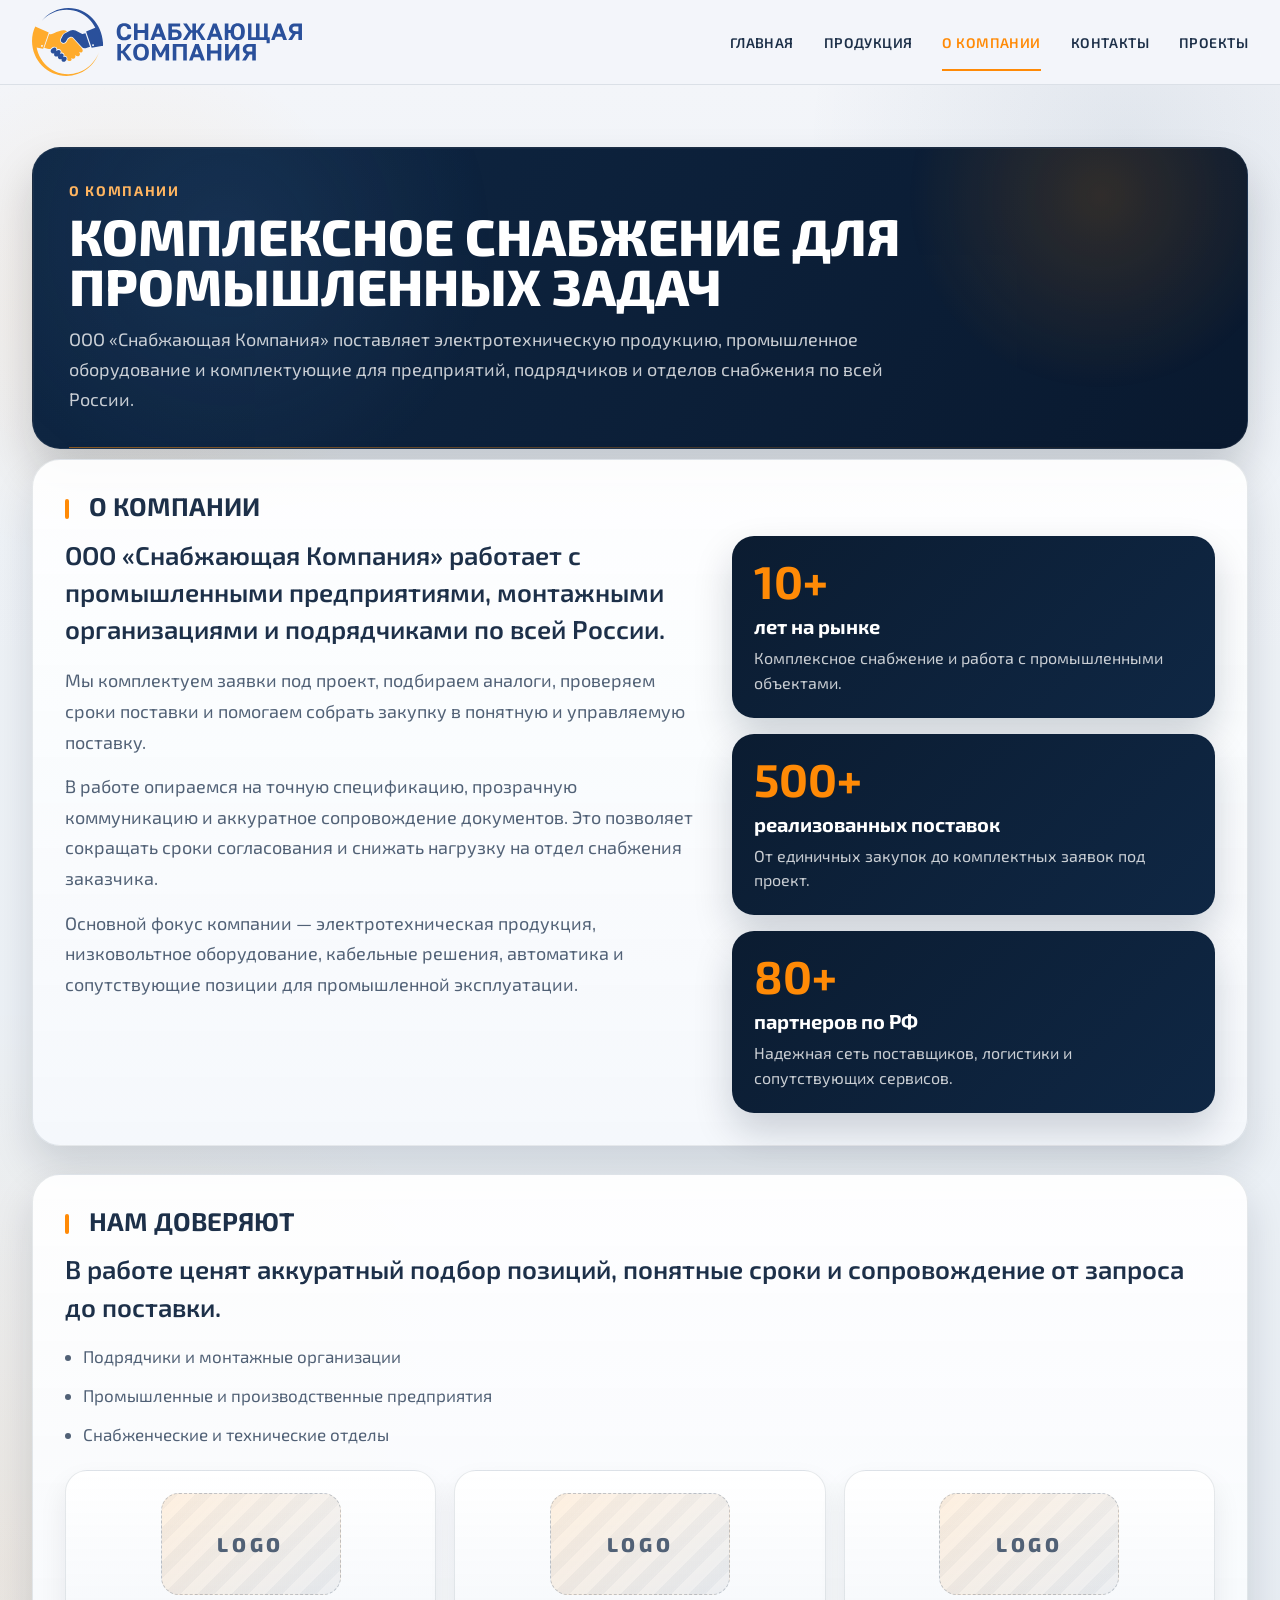
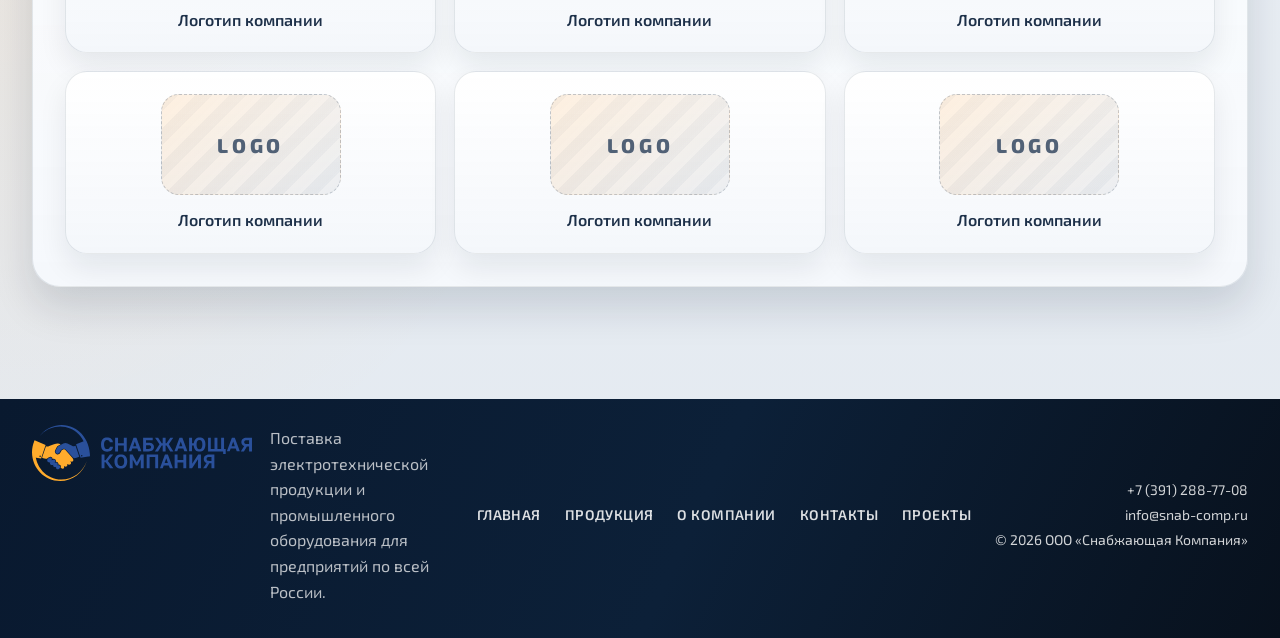
==== about.html @ 43070f51 "Новые страницы" ====
<!DOCTYPE html>
<html lang="ru">
<head>
  <meta charset="UTF-8">
  <meta name="viewport" content="width=device-width, initial-scale=1.0">
  <title>ООО Снабжающая Компания | О компании</title>
  <link rel="preconnect" href="https://fonts.googleapis.com">
  <link rel="preconnect" href="https://fonts.gstatic.com" crossorigin>
  <link rel="icon" href="Вектор.svg" type="image/svg+xml">
  <link href="https://fonts.googleapis.com/css2?family=Exo+2:wght@400;500;600;700;800&display=swap" rel="stylesheet">
  <link rel="stylesheet" href="styles.css">
  <script src="script.js" defer></script>
</head>
<body class="page-inner page-about">
  <div class="page-shell">
    <header class="site-header">
      <div class="container header-row">
        <a class="header-brand" href="index.html" aria-label="ООО Снабжающая Компания">
          <img class="header__logo" src="Вектор.svg" alt="ООО Снабжающая Компания">
        </a>

        <button class="menu-toggle" type="button" aria-label="Открыть меню" aria-controls="site-menu" aria-expanded="false">
          <svg viewBox="0 0 24 24" aria-hidden="true">
            <path d="M4 7h16M4 12h16M4 17h16" fill="none" stroke="currentColor" stroke-width="1.8" stroke-linecap="round" />
          </svg>
        </button>

        <div class="nav-overlay" aria-hidden="true"></div>

        <nav class="main-nav" id="site-menu" aria-label="Главное меню">
          <div class="main-nav__head">
            <p class="main-nav__title">Меню</p>
            <button class="menu-close" type="button" aria-label="Закрыть меню">
              <svg viewBox="0 0 24 24" aria-hidden="true">
                <path d="m6 6 12 12M18 6 6 18" fill="none" stroke="currentColor" stroke-width="1.8" stroke-linecap="round" />
              </svg>
            </button>
          </div>
          <div class="main-nav__links">
            <a href="index.html">Главная</a>
            <a href="products.html">Продукция</a>
            <a class="active" href="about.html" aria-current="page">О компании</a>
            <a href="contacts.html">Контакты</a>
            <a href="projects.html">Проекты</a>
          </div>
        </nav>
      </div>
    </header>

    <main class="site-main">
      <div class="content-zone">
        <section class="page-intro">
          <div class="container">
            <div class="page-intro__shell">
              <p class="page-intro__kicker">О компании</p>
              <h1 class="page-intro__title">Комплексное снабжение для промышленных задач</h1>
              <p class="page-intro__text">
                ООО «Снабжающая Компания» поставляет электротехническую продукцию,
                промышленное оборудование и комплектующие для предприятий, подрядчиков
                и отделов снабжения по всей России.
              </p>
            </div>
          </div>
        </section>

        <section class="site-section">
          <div class="container">
            <div class="section-shell">
              <div class="section-heading compact">
                <h2>О компании</h2>
              </div>

              <div class="about-grid">
                <div>
                  <p class="section-lead">
                    ООО «Снабжающая Компания» работает с промышленными предприятиями,
                    монтажными организациями и подрядчиками по всей России.
                  </p>
                  <div class="section-text">
                    <p>
                      Мы комплектуем заявки под проект, подбираем аналоги, проверяем сроки
                      поставки и помогаем собрать закупку в понятную и управляемую поставку.
                    </p>
                    <p>
                      В работе опираемся на точную спецификацию, прозрачную коммуникацию и
                      аккуратное сопровождение документов. Это позволяет сокращать сроки
                      согласования и снижать нагрузку на отдел снабжения заказчика.
                    </p>
                    <p>
                      Основной фокус компании — электротехническая продукция, низковольтное
                      оборудование, кабельные решения, автоматика и сопутствующие позиции для
                      промышленной эксплуатации.
                    </p>
                  </div>
                </div>

                <div class="about-stats">
                  <article class="about-stat-card">
                    <strong>10+</strong>
                    <h3>лет на рынке</h3>
                    <p>Комплексное снабжение и работа с промышленными объектами.</p>
                  </article>
                  <article class="about-stat-card">
                    <strong>500+</strong>
                    <h3>реализованных поставок</h3>
                    <p>От единичных закупок до комплектных заявок под проект.</p>
                  </article>
                  <article class="about-stat-card">
                    <strong>80+</strong>
                    <h3>партнеров по РФ</h3>
                    <p>Надежная сеть поставщиков, логистики и сопутствующих сервисов.</p>
                  </article>
                </div>
              </div>
            </div>
          </div>
        </section>

        <section class="site-section">
          <div class="container">
            <div class="section-shell trust-grid">
              <div>
                <div class="section-heading compact">
                  <h2>Нам доверяют</h2>
                </div>
                <p class="section-lead">
                  В работе ценят аккуратный подбор позиций, понятные сроки и сопровождение
                  от запроса до поставки.
                </p>
                <ul class="trust-list">
                  <li>Подрядчики и монтажные организации</li>
                  <li>Промышленные и производственные предприятия</li>
                  <li>Снабженческие и технические отделы</li>
                </ul>
              </div>

              <div class="partners-grid">
                <article class="partner-placeholder">
                  <div class="partner-placeholder__mark">LOGO</div>
                  <p>Логотип компании</p>
                </article>
                <article class="partner-placeholder">
                  <div class="partner-placeholder__mark">LOGO</div>
                  <p>Логотип компании</p>
                </article>
                <article class="partner-placeholder">
                  <div class="partner-placeholder__mark">LOGO</div>
                  <p>Логотип компании</p>
                </article>
                <article class="partner-placeholder">
                  <div class="partner-placeholder__mark">LOGO</div>
                  <p>Логотип компании</p>
                </article>
                <article class="partner-placeholder">
                  <div class="partner-placeholder__mark">LOGO</div>
                  <p>Логотип компании</p>
                </article>
                <article class="partner-placeholder">
                  <div class="partner-placeholder__mark">LOGO</div>
                  <p>Логотип компании</p>
                </article>
              </div>
            </div>
          </div>
        </section>
      </div>
    </main>

    <footer class="site-footer">
      <div class="container footer-grid">
        <div class="footer-brand">
          <img class="footer-logo" src="Вектор.svg" alt="ООО Снабжающая Компания">
          <p class="footer-description">
            Поставка электротехнической продукции и промышленного оборудования
            для предприятий по всей России.
          </p>
        </div>

        <nav class="footer-nav" aria-label="Меню в подвале">
          <a href="index.html">Главная</a>
          <a href="products.html">Продукция</a>
          <a href="about.html">О компании</a>
          <a href="contacts.html">Контакты</a>
          <a href="projects.html">Проекты</a>
        </nav>

        <div class="footer-meta">
          <a href="tel:+73912887708">+7 (391) 288-77-08</a>
          <a href="mailto:info@snab-comp.ru">info@snab-comp.ru</a>
          <span>© 2026 ООО «Снабжающая Компания»</span>
        </div>
      </div>
    </footer>
  </div>
</body>
</html>
---- styles.css ----
:root {
  --bg: #edf1f6;
  --bg-strong: #e7ecf3;
  --panel: #f7f9fc;
  --white: #ffffff;
  --text: #102742;
  --nav: #1d3049;
  --nav-muted: #516176;
  --accent: #ff8a06;
  --accent-dark: #f07f02;
  --line: rgba(16, 39, 66, 0.1);
  --shadow: 0 20px 42px rgba(8, 23, 42, 0.14);
  --dark-panel: linear-gradient(180deg, #132235 0%, #0c1727 100%);
}

*,
*::before,
*::after {
  box-sizing: border-box;
}

html {
  scroll-behavior: smooth;
}

body {
  margin: 0;
  min-width: 320px;
  font-family: "Exo 2", "Segoe UI", sans-serif;
  color: var(--text);
  background:
    radial-gradient(circle at 0% 70%, rgba(255, 138, 6, 0.08), transparent 28%),
    linear-gradient(180deg, #eff2f6 0%, #ecf1f6 48%, #e3e9f0 100%);
}

.page-about {
  --page-hero-start: #0f2744;
  --page-hero-end: #09192f;
  --page-hero-glow: rgba(255, 138, 6, 0.18);
  --page-hero-cool: rgba(71, 121, 177, 0.18);
}

.page-products {
  --page-hero-start: #11253d;
  --page-hero-end: #0a1626;
  --page-hero-glow: rgba(255, 138, 6, 0.2);
  --page-hero-cool: rgba(93, 132, 173, 0.14);
}

.page-projects {
  --page-hero-start: #10253a;
  --page-hero-end: #0b1522;
  --page-hero-glow: rgba(255, 138, 6, 0.16);
  --page-hero-cool: rgba(62, 103, 148, 0.18);
}

.page-contacts {
  --page-hero-start: #12263d;
  --page-hero-end: #0c1827;
  --page-hero-glow: rgba(255, 138, 6, 0.18);
  --page-hero-cool: rgba(87, 139, 188, 0.16);
}

body.menu-open {
  overflow: hidden;
}

img {
  display: block;
  max-width: 100%;
}

a {
  color: inherit;
  text-decoration: none;
}

button,
input,
textarea {
  font: inherit;
}

button {
  cursor: pointer;
}

.page-shell {
  position: relative;
  overflow-x: clip;
}

.container {
  width: min(1440px, calc(100% - 64px));
  margin: 0 auto;
}

.site-main {
  min-height: calc(100vh - 220px);
}

.content-zone {
  position: relative;
  padding: 40px 0 72px;
}

.content-zone::before {
  content: "";
  position: absolute;
  inset: 0 0 auto;
  height: 560px;
  background:
    radial-gradient(circle at 10% 40%, rgba(255, 138, 6, 0.09), transparent 22%),
    radial-gradient(circle at 88% 10%, rgba(14, 54, 97, 0.08), transparent 26%),
    linear-gradient(180deg, #f3f5f9 0%, #eff3f8 48%, rgba(239, 243, 248, 0.12) 100%);
  pointer-events: none;
}

.site-header {
  position: sticky;
  top: 0;
  z-index: 40;
  background: rgba(244, 246, 250, 0.92);
  backdrop-filter: blur(16px);
  border-bottom: 1px solid var(--line);
}

.header-row {
  position: relative;
  display: flex;
  align-items: center;
  justify-content: space-between;
  gap: 28px;
  min-height: 84px;
}

.header-brand {
  display: inline-flex;
  align-items: center;
  flex-shrink: 0;
}

.header__logo {
  width: min(270px, 100%);
}

.main-nav {
  display: flex;
  align-items: center;
  margin-left: auto;
}

.main-nav__head {
  display: none;
}

.main-nav__links {
  display: flex;
  align-items: center;
  gap: 30px;
}

.main-nav__title {
  margin: 0;
}

.hero-title,
.page-intro__title,
.product-card__title,
.project-card h3,
.contacts-link {
  overflow-wrap: anywhere;
}

.main-nav a {
  position: relative;
  padding: 8px 0;
  font-size: 14px;
  font-weight: 600;
  letter-spacing: 0.03em;
  text-transform: uppercase;
  color: var(--nav);
  transition: color 0.22s ease;
}

.main-nav a::after {
  content: "";
  position: absolute;
  left: 0;
  right: 0;
  bottom: -12px;
  height: 2px;
  background: transparent;
  transition: background 0.22s ease;
}

.main-nav a:hover,
.main-nav a.active,
.main-nav a[aria-current="page"] {
  color: var(--accent);
}

.main-nav a:hover::after,
.main-nav a.active::after,
.main-nav a[aria-current="page"]::after {
  background: var(--accent);
}

.menu-toggle,
.menu-close {
  display: none;
  align-items: center;
  justify-content: center;
  width: 46px;
  height: 46px;
  padding: 0;
  border: 1px solid rgba(16, 39, 66, 0.12);
  border-radius: 12px;
  background: rgba(255, 255, 255, 0.82);
  color: var(--nav);
  transition: border-color 0.2s ease, color 0.2s ease, background 0.2s ease;
}

.menu-toggle:hover,
.menu-close:hover {
  color: var(--accent);
  border-color: rgba(255, 138, 6, 0.42);
}

.menu-toggle svg,
.menu-close svg {
  width: 22px;
  height: 22px;
}

.nav-overlay {
  position: fixed;
  inset: 0;
  z-index: 44;
  background: rgba(7, 17, 31, 0.38);
  opacity: 0;
  visibility: hidden;
  pointer-events: none;
  transition: opacity 0.34s ease, visibility 0.34s ease;
}

.hero {
  position: relative;
  background:
    linear-gradient(90deg, rgba(5, 19, 36, 0.82) 0%, rgba(7, 24, 44, 0.68) 36%, rgba(8, 26, 47, 0.32) 68%, rgba(8, 26, 47, 0.18) 100%),
    linear-gradient(180deg, rgba(5, 18, 34, 0.18), rgba(5, 18, 34, 0.48)),
    url("./images/hero-image.webp") center / cover no-repeat;
  overflow: hidden;
}

.hero::before {
  content: "";
  position: absolute;
  inset: 0;
  background:
    linear-gradient(90deg, rgba(255, 255, 255, 0.04) 0 1px, transparent 1px 14%),
    linear-gradient(180deg, rgba(255, 255, 255, 0.04) 0 1px, transparent 1px 18%),
    linear-gradient(180deg, rgba(7, 17, 31, 0) 0%, rgba(7, 17, 31, 0.24) 72%, rgba(7, 17, 31, 0.58) 100%);
  opacity: 0.55;
  pointer-events: none;
}

.hero .container {
  position: relative;
  z-index: 1;
  display: flex;
  flex-direction: column;
  justify-content: flex-end;
  min-height: 700px;
  padding-top: 80px;
}

.hero-content {
  max-width: 720px;
  padding: 70px 0 48px;
}

.hero-kicker {
  margin: 0 0 14px;
  color: var(--white);
  font-size: clamp(30px, 4vw, 58px);
  font-weight: 800;
  line-height: 0.96;
  text-transform: uppercase;
}

.hero-title {
  margin: 0;
  color: var(--white);
  font-size: clamp(34px, 4.3vw, 68px);
  font-weight: 800;
  line-height: 0.95;
  text-transform: uppercase;
}

.hero-title span {
  color: var(--accent);
}

.hero-text {
  max-width: 560px;
  margin: 24px 0 30px;
  color: rgba(255, 255, 255, 0.9);
  font-size: clamp(18px, 1.6vw, 24px);
  line-height: 1.45;
}

.hero-actions {
  display: flex;
  flex-wrap: wrap;
  gap: 16px;
}

.hero-button,
.submit-button,
.contacts-submit {
  display: inline-flex;
  align-items: center;
  justify-content: center;
  gap: 10px;
  min-height: 52px;
  padding: 0 24px;
  border: 0;
  border-radius: 12px;
  font-size: 16px;
  font-weight: 700;
  letter-spacing: 0.03em;
  text-transform: uppercase;
  transition: transform 0.2s ease, box-shadow 0.2s ease, background 0.2s ease, border-color 0.2s ease;
}

.hero-button:hover,
.submit-button:hover,
.contacts-submit:hover {
  transform: translateY(-2px);
}

.hero-button-primary,
.submit-button,
.contacts-submit {
  color: var(--white);
  background: linear-gradient(135deg, #ff9918 0%, #ff7b00 100%);
  box-shadow: 0 14px 28px rgba(255, 122, 0, 0.22);
}

.hero-button-secondary {
  color: rgba(255, 255, 255, 0.96);
  background: rgba(9, 21, 38, 0.24);
  border: 1px solid rgba(255, 255, 255, 0.22);
}

.hero-button svg {
  width: 20px;
  height: 20px;
}

.hero-stats {
  display: grid;
  grid-template-columns: repeat(3, minmax(0, 1fr));
  margin-top: auto;
  border-top: 1px solid rgba(255, 255, 255, 0.14);
  background: linear-gradient(180deg, rgba(9, 20, 35, 0.12), rgba(7, 16, 29, 0.34));
}

.hero-stat {
  display: flex;
  align-items: center;
  gap: 14px;
  padding: 18px 22px;
  border-right: 1px solid rgba(255, 255, 255, 0.14);
}

.hero-stat:last-child {
  border-right: 0;
}

.hero-stat svg {
  width: 28px;
  height: 28px;
  color: rgba(255, 255, 255, 0.9);
  flex-shrink: 0;
}

.hero-stat strong {
  display: block;
  color: var(--white);
  font-size: 30px;
  font-weight: 700;
  line-height: 1;
}

.hero-stat span {
  display: block;
  margin-top: 3px;
  color: rgba(255, 255, 255, 0.78);
  font-size: 16px;
  line-height: 1.35;
}

.page-intro {
  position: relative;
  z-index: 1;
  padding: 34px 0 10px;
}

.page-intro__shell,
.section-shell {
  position: relative;
  border-radius: 28px;
  border: 1px solid var(--line);
  background: linear-gradient(180deg, rgba(255, 255, 255, 0.92), rgba(245, 248, 252, 0.98));
  box-shadow: var(--shadow);
}

.page-intro__shell {
  overflow: hidden;
  padding: 34px 36px;
}

.page-intro__shell::before {
  content: "";
  position: absolute;
  inset: 0;
  background:
    radial-gradient(circle at 88% 16%, rgba(255, 138, 6, 0.14), transparent 18%),
    radial-gradient(circle at 18% 28%, rgba(14, 54, 97, 0.08), transparent 24%);
  pointer-events: none;
}

.page-intro__shell > * {
  position: relative;
  z-index: 1;
}

.page-intro__kicker,
.request-kicker {
  margin: 0 0 12px;
  color: var(--accent);
  font-size: 14px;
  font-weight: 700;
  letter-spacing: 0.12em;
  text-transform: uppercase;
}

.page-intro__title {
  margin: 0 0 14px;
  color: var(--nav);
  font-size: clamp(34px, 4vw, 54px);
  font-weight: 800;
  line-height: 0.98;
  text-transform: uppercase;
}

.page-intro__text {
  max-width: 760px;
  margin: 0;
  color: var(--nav-muted);
  font-size: 18px;
  line-height: 1.65;
}

.page-inner .content-zone {
  padding-top: 28px;
}

.page-inner .page-intro__shell {
  background: linear-gradient(120deg, var(--page-hero-start, #10253d) 0%, var(--page-hero-end, #0a1626) 100%);
  border-color: rgba(255, 255, 255, 0.07);
  box-shadow: 0 24px 44px rgba(6, 15, 28, 0.18);
}

.page-inner .page-intro__shell::before {
  background:
    radial-gradient(circle at 88% 16%, var(--page-hero-glow, rgba(255, 138, 6, 0.18)), transparent 18%),
    radial-gradient(circle at 16% 30%, var(--page-hero-cool, rgba(71, 121, 177, 0.16)), transparent 26%),
    linear-gradient(90deg, rgba(255, 255, 255, 0.04) 0 1px, transparent 1px 13%),
    linear-gradient(180deg, rgba(255, 255, 255, 0.04) 0 1px, transparent 1px 22%);
  opacity: 0.88;
}

.page-inner .page-intro__shell::after {
  content: "";
  position: absolute;
  inset: auto 36px 0;
  height: 1px;
  background: linear-gradient(90deg, rgba(255, 138, 6, 0.52), rgba(255, 255, 255, 0));
  pointer-events: none;
}

.page-inner .page-intro__kicker {
  color: #ffb560;
}

.page-inner .page-intro__title {
  max-width: 920px;
  color: var(--white);
}

.page-inner .page-intro__text {
  max-width: 860px;
  color: rgba(255, 255, 255, 0.78);
}

.site-section {
  position: relative;
  z-index: 1;
  padding: 0 0 28px;
}

.section-shell {
  padding: 32px;
}

.section-heading {
  display: flex;
  align-items: center;
  justify-content: space-between;
  gap: 24px;
  margin-bottom: 20px;
}

.section-heading.compact {
  margin-bottom: 16px;
}

.section-heading h2 {
  position: relative;
  margin: 0;
  padding-left: 24px;
  color: var(--nav);
  font-size: clamp(24px, 2vw, 32px);
  font-weight: 700;
  line-height: 1.08;
  text-transform: uppercase;
}

.section-heading h2::before {
  content: "";
  position: absolute;
  left: 0;
  top: 7px;
  width: 4px;
  height: 20px;
  border-radius: 999px;
  background: var(--accent);
}

.section-link {
  display: inline-flex;
  align-items: center;
  gap: 10px;
  color: var(--accent);
  font-size: 17px;
  font-weight: 600;
}

.section-link svg {
  width: 20px;
  height: 20px;
}

.section-lead {
  margin: 0 0 18px;
  color: var(--nav);
  font-size: clamp(20px, 2vw, 27px);
  font-weight: 600;
  line-height: 1.45;
}

.section-text {
  display: grid;
  gap: 14px;
  color: var(--nav-muted);
  font-size: 18px;
  line-height: 1.7;
}

.section-text p,
.section-text li {
  margin: 0;
}

.about-grid {
  display: grid;
  grid-template-columns: minmax(0, 1.14fr) minmax(320px, 0.86fr);
  gap: 26px;
  align-items: start;
}

.about-stats {
  display: grid;
  gap: 16px;
}

.about-stat-card {
  padding: 22px;
  border-radius: 22px;
  background: linear-gradient(135deg, #0b1c31 0%, #0f2744 100%);
  color: var(--white);
  box-shadow: 0 18px 38px rgba(8, 23, 42, 0.18);
}

.about-stat-card strong {
  display: block;
  margin-bottom: 10px;
  color: var(--accent);
  font-size: clamp(34px, 4vw, 46px);
  line-height: 1;
}

.about-stat-card h3 {
  margin: 0 0 8px;
  font-size: 20px;
  line-height: 1.2;
}

.about-stat-card p {
  margin: 0;
  color: rgba(255, 255, 255, 0.78);
  line-height: 1.55;
}

.products-grid {
  display: grid;
  grid-template-columns: repeat(3, minmax(0, 1fr));
  gap: 20px;
}

.product-card {
  display: flex;
  flex-direction: column;
  min-height: 248px;
  padding: 24px 22px;
  border-radius: 24px;
  background: var(--dark-panel);
  border: 1px solid rgba(255, 255, 255, 0.06);
  box-shadow: 0 18px 34px rgba(8, 23, 42, 0.18);
  transition: transform 0.24s ease, border-color 0.24s ease, box-shadow 0.24s ease;
}

.product-card:hover {
  transform: translateY(-4px);
  border-color: rgba(255, 138, 6, 0.42);
  box-shadow: 0 22px 38px rgba(8, 23, 42, 0.24);
}

.product-card__media {
  display: inline-flex;
  align-items: center;
  justify-content: center;
  width: 72px;
  height: 72px;
  margin-bottom: 24px;
  border-radius: 18px;
  background: rgba(255, 138, 6, 0.08);
  color: var(--accent);
}

.product-card__media svg {
  width: 42px;
  height: 42px;
}

.product-card__title {
  margin: 0;
  color: var(--accent);
  font-size: 24px;
  font-weight: 600;
  line-height: 1.22;
}

.product-card__text {
  margin: 14px 0 0;
  color: rgba(255, 255, 255, 0.72);
  font-size: 15px;
  line-height: 1.55;
}

.catalog-shell,
.product-page-shell {
  position: relative;
  overflow: hidden;
  border-radius: 28px;
  background:
    radial-gradient(circle at 0% 0%, rgba(255, 138, 6, 0.16), transparent 20%),
    radial-gradient(circle at 100% 100%, rgba(91, 129, 173, 0.12), transparent 24%),
    linear-gradient(135deg, #0b1727 0%, #10253d 48%, #0a1523 100%);
  box-shadow: 0 20px 42px rgba(8, 23, 42, 0.16);
}

.catalog-shell::before,
.product-page-shell::before {
  content: "";
  position: absolute;
  inset: 0;
  background:
    linear-gradient(180deg, rgba(255, 255, 255, 0.06), transparent 18%, transparent 82%, rgba(255, 255, 255, 0.03));
  pointer-events: none;
}

.catalog-shell {
  padding: 28px;
}

.product-page-shell {
  padding: 30px;
  color: var(--white);
}

.catalog-layout {
  position: relative;
  z-index: 1;
  display: grid;
  grid-template-columns: 290px minmax(0, 1fr);
  gap: 28px;
  align-items: start;
}

.catalog-sidebar__panel {
  position: sticky;
  top: 108px;
  padding: 0 26px 0 0;
  border-right: 1px solid rgba(255, 255, 255, 0.08);
  background: transparent;
  color: var(--white);
  box-shadow: none;
  border-radius: 0;
}

.catalog-sidebar__label,
.catalog-head__label,
.product-aside__label {
  margin: 0 0 14px;
  color: rgba(255, 255, 255, 0.64);
  font-size: 13px;
  font-weight: 700;
  letter-spacing: 0.12em;
  text-transform: uppercase;
}

.catalog-sidebar__nav {
  display: grid;
  gap: 10px;
}

.catalog-sidebar__link {
  display: flex;
  align-items: center;
  justify-content: space-between;
  gap: 12px;
  padding: 14px 16px;
  border-radius: 14px;
  border: 1px solid rgba(255, 255, 255, 0.06);
  background: rgba(255, 255, 255, 0.04);
  color: rgba(255, 255, 255, 0.86);
  text-align: left;
  font-weight: 600;
  transition: border-color 0.2s ease, background 0.2s ease, color 0.2s ease;
}

.catalog-sidebar__link strong {
  font-size: 16px;
  font-weight: 600;
}

.catalog-sidebar__link span {
  color: rgba(255, 255, 255, 0.54);
  font-size: 12px;
  font-weight: 700;
}

.catalog-sidebar__link.is-active,
.catalog-sidebar__link:hover {
  color: var(--white);
  border-color: rgba(255, 138, 6, 0.4);
  background: linear-gradient(135deg, rgba(255, 138, 6, 0.22), rgba(255, 138, 6, 0.08));
}

.catalog-sidebar__sublist {
  margin: 2px 0 8px;
  padding: 0 0 0 16px;
  list-style: none;
  display: grid;
  gap: 8px;
}

.catalog-sidebar__sublist a {
  color: rgba(255, 255, 255, 0.72);
  font-size: 15px;
  line-height: 1.45;
}

.catalog-sidebar__sublist a:hover,
.catalog-sidebar__sublist a.is-current {
  color: var(--white);
}

.catalog-sidebar__sublist a.is-current {
  font-weight: 600;
}

.catalog-content {
  display: grid;
  gap: 0;
}

.catalog-head {
  padding: 0 0 24px;
  border-bottom: 1px solid rgba(255, 255, 255, 0.08);
  background: transparent;
  box-shadow: none;
  border-radius: 0;
}

.breadcrumbs {
  display: flex;
  flex-wrap: wrap;
  gap: 8px;
  margin: 0 0 16px;
  color: var(--nav-muted);
  font-size: 13px;
  line-height: 1.5;
}

.breadcrumbs a {
  color: var(--nav);
}

.catalog-shell .breadcrumbs {
  color: rgba(255, 255, 255, 0.56);
}

.catalog-shell .breadcrumbs a {
  color: rgba(255, 255, 255, 0.92);
}

.page-intro__shell .breadcrumbs {
  color: rgba(255, 255, 255, 0.66);
}

.page-intro__shell .breadcrumbs a {
  color: rgba(255, 255, 255, 0.92);
}

.catalog-head__row {
  display: flex;
  align-items: flex-end;
  justify-content: space-between;
  gap: 24px;
}

.catalog-head h2 {
  margin: 0 0 10px;
  color: var(--white);
  font-size: clamp(28px, 2vw, 38px);
  line-height: 1.08;
}

.catalog-head__text {
  max-width: 780px;
  margin: 0;
  color: rgba(255, 255, 255, 0.72);
  font-size: 16px;
  line-height: 1.65;
}

.catalog-head__cta,
.catalog-card__link,
.product-aside__button {
  display: inline-flex;
  align-items: center;
  justify-content: center;
  min-height: 48px;
  padding: 0 20px;
  border-radius: 12px;
  border: 0;
  background: linear-gradient(135deg, #ff9918 0%, #ff7b00 100%);
  color: var(--white);
  font-size: 14px;
  font-weight: 700;
  letter-spacing: 0.03em;
  text-transform: uppercase;
  box-shadow: 0 14px 28px rgba(255, 122, 0, 0.2);
}

.catalog-product-grid {
  display: grid;
  grid-template-columns: repeat(2, minmax(0, 1fr));
  gap: 20px;
  padding-top: 24px;
}

.catalog-card {
  display: grid;
  grid-template-rows: 232px 1fr;
  border-radius: 24px;
  overflow: hidden;
  background: linear-gradient(180deg, rgba(255, 255, 255, 0.06) 0%, rgba(13, 28, 46, 0.92) 100%);
  border: 1px solid rgba(255, 255, 255, 0.06);
  box-shadow: none;
}

.catalog-card__media {
  position: relative;
  padding: 18px;
  background: linear-gradient(180deg, #f5f8fc 0%, #dde4ed 100%);
}

.catalog-card__badge {
  position: absolute;
  top: 18px;
  left: 18px;
  z-index: 1;
  padding: 7px 10px;
  border-radius: 999px;
  background: rgba(9, 21, 38, 0.74);
  color: var(--white);
  font-size: 12px;
  font-weight: 700;
  letter-spacing: 0.08em;
  text-transform: uppercase;
}

.catalog-card__visual,
.product-stage__visual,
.product-thumb__visual,
.product-media-card__preview {
  position: relative;
  overflow: hidden;
}

.catalog-card__visual {
  height: 100%;
  border-radius: 18px;
  background:
    radial-gradient(circle at 16% 20%, rgba(255, 138, 6, 0.24), transparent 20%),
    linear-gradient(135deg, rgba(255, 255, 255, 0.2), transparent 36%),
    linear-gradient(180deg, #edf2f8 0%, #d2d9e4 100%);
}

.catalog-card__visual::before,
.product-stage__visual::before,
.product-thumb__visual::before,
.product-media-card__preview::before {
  content: "";
  position: absolute;
  inset: 0;
  background:
    linear-gradient(90deg, rgba(255, 255, 255, 0.22) 0 1px, transparent 1px 14%),
    linear-gradient(180deg, rgba(255, 255, 255, 0.16) 0 1px, transparent 1px 18%);
  opacity: 0.3;
  pointer-events: none;
}

.catalog-card__visual::after,
.product-stage__visual::after,
.product-thumb__visual::after {
  content: "";
  position: absolute;
  inset: auto 10% 14% 8%;
  height: 28%;
  border-radius: 18px;
  background: linear-gradient(90deg, #c7aa14 0%, #e7d14c 30%, #6e7480 30%, #4c5360 100%);
  box-shadow: 0 18px 30px rgba(10, 17, 27, 0.18);
  transform: skew(-18deg);
}

.catalog-card__visual--rig::after,
.product-stage__visual--rig::after,
.product-thumb__visual--rig::after {
  inset: auto 8% 16% 8%;
  height: 26%;
}

.catalog-card__visual--mast::after,
.product-stage__visual--mast::after,
.product-thumb__visual--mast::after {
  inset: 12% auto 12% 44%;
  width: 14%;
  height: auto;
  transform: none;
}

.catalog-card__visual--truck::after,
.product-stage__visual--truck::after,
.product-thumb__visual--truck::after {
  inset: auto 8% 18% 12%;
  height: 22%;
  border-radius: 20px;
}

.catalog-card__visual--spares::after,
.product-stage__visual--spares::after,
.product-thumb__visual--spares::after {
  inset: auto 10% 18% 10%;
  height: 20%;
  background: linear-gradient(90deg, #4b5564 0%, #8d96a5 50%, #394352 100%);
  transform: none;
}

.catalog-card__visual-title,
.product-thumb__label {
  position: absolute;
  left: 18px;
  right: 18px;
  bottom: 16px;
  z-index: 1;
  color: var(--nav);
  font-size: 16px;
  font-weight: 700;
  line-height: 1.3;
}

.catalog-card__body {
  display: grid;
  gap: 14px;
  padding: 20px;
  color: var(--white);
}

.catalog-card__category {
  margin: 0;
  color: rgba(255, 255, 255, 0.54);
  font-size: 13px;
  font-weight: 700;
  letter-spacing: 0.08em;
  text-transform: uppercase;
}

.catalog-card__title {
  margin: 0;
  font-size: 22px;
  line-height: 1.28;
}

.catalog-card__summary {
  margin: 0;
  color: rgba(255, 255, 255, 0.78);
  line-height: 1.6;
}

.catalog-card__specs {
  margin: 0;
  padding: 0;
  list-style: none;
  display: grid;
  gap: 8px;
  color: rgba(255, 255, 255, 0.72);
  font-size: 14px;
}

.catalog-card__specs li {
  position: relative;
  padding-left: 16px;
}

.catalog-card__specs li::before {
  content: "";
  position: absolute;
  left: 0;
  top: 8px;
  width: 7px;
  height: 7px;
  border-radius: 50%;
  background: var(--accent);
}

.catalog-card__footer {
  display: flex;
  align-items: center;
  justify-content: space-between;
  gap: 14px;
  margin-top: auto;
}

.catalog-card__code {
  color: rgba(255, 255, 255, 0.5);
  font-size: 12px;
  font-weight: 700;
  letter-spacing: 0.08em;
  text-transform: uppercase;
}

.page-product {
  --page-hero-start: #10253d;
  --page-hero-end: #091524;
  --page-hero-glow: rgba(255, 138, 6, 0.18);
  --page-hero-cool: rgba(85, 128, 178, 0.18);
}

.product-detail-shell,
.product-tabs-shell {
  position: relative;
  z-index: 1;
  padding: 0;
  background: transparent;
  color: var(--white);
  box-shadow: none;
  border-radius: 0;
}

.product-detail-shell {
  display: grid;
  grid-template-columns: minmax(0, 1.08fr) 360px;
  gap: 24px;
  align-items: start;
}

.product-gallery {
  display: grid;
  gap: 14px;
}

.product-stage {
  margin: 0;
}

.product-stage__visual {
  min-height: 420px;
  padding: 24px;
  border-radius: 24px;
  background:
    radial-gradient(circle at 16% 18%, rgba(255, 138, 6, 0.24), transparent 18%),
    linear-gradient(135deg, rgba(255, 255, 255, 0.24), transparent 34%),
    linear-gradient(180deg, #eef2f6 0%, #d7dde7 100%);
}

.product-stage__badge {
  position: absolute;
  top: 20px;
  left: 20px;
  z-index: 1;
  padding: 8px 12px;
  border-radius: 999px;
  background: rgba(9, 21, 38, 0.76);
  color: var(--white);
  font-size: 12px;
  font-weight: 700;
  letter-spacing: 0.08em;
  text-transform: uppercase;
}

.product-stage__title {
  position: absolute;
  left: 24px;
  right: 24px;
  bottom: 60px;
  z-index: 1;
  margin: 0;
  color: var(--nav);
  font-size: 28px;
  line-height: 1.08;
}

.product-stage__caption {
  position: absolute;
  left: 24px;
  right: 24px;
  bottom: 24px;
  z-index: 1;
  margin: 0;
  color: rgba(16, 39, 66, 0.78);
  font-size: 15px;
  line-height: 1.5;
}

.product-gallery__thumbs {
  display: grid;
  grid-template-columns: repeat(4, minmax(0, 1fr));
  gap: 12px;
}

.product-thumb {
  padding: 10px;
  border-radius: 18px;
  border: 1px solid rgba(255, 255, 255, 0.08);
  background: rgba(255, 255, 255, 0.04);
  color: var(--white);
  text-align: left;
  transition: border-color 0.2s ease, background 0.2s ease;
}

.product-thumb.is-active {
  border-color: rgba(255, 138, 6, 0.44);
  background: rgba(255, 138, 6, 0.12);
}

.product-thumb__visual {
  display: block;
  aspect-ratio: 4 / 3;
  margin-bottom: 10px;
  border-radius: 14px;
  background:
    radial-gradient(circle at 16% 18%, rgba(255, 138, 6, 0.2), transparent 18%),
    linear-gradient(135deg, rgba(255, 255, 255, 0.18), transparent 34%),
    linear-gradient(180deg, #eef2f6 0%, #d7dde7 100%);
}

.product-aside {
  display: grid;
  gap: 22px;
  align-content: start;
  padding: 26px;
  border-radius: 24px;
  background: linear-gradient(180deg, rgba(255, 255, 255, 0.08), rgba(255, 255, 255, 0.03));
  border: 1px solid rgba(255, 255, 255, 0.08);
}

.product-aside__title {
  margin: 0 0 10px;
  font-size: 34px;
  line-height: 1.04;
}

.product-aside__text {
  margin: 0;
  color: rgba(255, 255, 255, 0.74);
  line-height: 1.6;
}

.product-aside__contacts {
  display: grid;
  gap: 10px;
}

.product-aside__contacts a {
  color: rgba(255, 255, 255, 0.94);
  font-size: 18px;
  font-weight: 600;
}

.product-aside__facts {
  margin: 0;
  padding: 0;
  list-style: none;
  display: grid;
  gap: 10px;
}

.product-aside__facts li {
  position: relative;
  padding-left: 18px;
  color: rgba(255, 255, 255, 0.74);
  line-height: 1.55;
}

.product-aside__facts li::before {
  content: "";
  position: absolute;
  left: 0;
  top: 10px;
  width: 8px;
  height: 8px;
  border-radius: 50%;
  background: var(--accent);
}

.product-tabs-nav {
  display: flex;
  flex-wrap: wrap;
  gap: 12px;
  margin: 0 0 24px;
}

.product-tabs-button {
  display: inline-flex;
  align-items: center;
  justify-content: center;
  min-height: 46px;
  padding: 0 18px;
  border: 1px solid rgba(255, 255, 255, 0.1);
  border-radius: 12px;
  background: rgba(255, 255, 255, 0.04);
  color: rgba(255, 255, 255, 0.72);
  font-size: 14px;
  font-weight: 700;
  letter-spacing: 0.06em;
  text-transform: uppercase;
}

.product-tabs-button.is-active {
  color: var(--white);
  border-color: rgba(255, 138, 6, 0.44);
  background: linear-gradient(135deg, rgba(255, 138, 6, 0.24), rgba(255, 138, 6, 0.08));
}

.product-tab-panel[hidden] {
  display: none;
}

.product-tabs-shell {
  margin-top: 30px;
  padding-top: 30px;
  border-top: 1px solid rgba(255, 255, 255, 0.08);
}

.product-copy {
  display: grid;
  gap: 18px;
  color: rgba(255, 255, 255, 0.78);
  font-size: 17px;
  line-height: 1.75;
}

.product-copy p,
.product-copy h3,
.product-copy ul,
.product-copy li {
  margin: 0;
}

.product-copy h3 {
  color: var(--white);
  font-size: 24px;
  line-height: 1.2;
}

.product-copy ul {
  padding-left: 22px;
  display: grid;
  gap: 8px;
}

.product-table-wrap {
  overflow-x: auto;
}

.product-spec-table {
  width: 100%;
  min-width: 720px;
  border-collapse: collapse;
}

.product-spec-table th,
.product-spec-table td {
  padding: 16px 18px;
  border: 1px solid rgba(255, 255, 255, 0.08);
  text-align: left;
  color: rgba(255, 255, 255, 0.78);
  line-height: 1.55;
}

.product-spec-table th {
  color: var(--white);
  font-size: 14px;
  font-weight: 700;
  letter-spacing: 0.04em;
}

.product-media-grid {
  display: grid;
  grid-template-columns: repeat(2, minmax(0, 1fr));
  gap: 18px;
}

.product-media-card {
  display: grid;
  gap: 14px;
  padding: 18px;
  border-radius: 22px;
  background: rgba(255, 255, 255, 0.04);
  border: 1px solid rgba(255, 255, 255, 0.08);
}

.product-media-card__preview {
  display: grid;
  place-items: center;
  aspect-ratio: 16 / 9;
  border-radius: 18px;
  background:
    radial-gradient(circle at 18% 18%, rgba(255, 138, 6, 0.22), transparent 18%),
    linear-gradient(135deg, rgba(255, 255, 255, 0.18), transparent 34%),
    linear-gradient(180deg, #1a2638 0%, #0b1420 100%);
  color: var(--white);
  font-size: 22px;
  font-weight: 700;
}

.product-media-card__preview--photo {
  background:
    radial-gradient(circle at 18% 18%, rgba(255, 138, 6, 0.2), transparent 18%),
    linear-gradient(135deg, rgba(255, 255, 255, 0.18), transparent 34%),
    linear-gradient(180deg, #eef2f6 0%, #d7dde7 100%);
  color: var(--nav);
}

.product-media-card h3,
.product-media-card p {
  margin: 0;
}

.product-media-card h3 {
  font-size: 20px;
  line-height: 1.25;
}

.product-media-card p {
  color: rgba(255, 255, 255, 0.74);
  line-height: 1.6;
}

.trust-grid {
  display: grid;
  gap: 22px;
}

.trust-list {
  margin: 0;
  padding: 0 0 0 18px;
  display: grid;
  gap: 12px;
  color: var(--nav-muted);
  font-size: 17px;
  line-height: 1.6;
}

.partners-grid {
  display: grid;
  grid-template-columns: repeat(3, minmax(0, 1fr));
  gap: 18px;
}

.partner-placeholder {
  display: grid;
  gap: 14px;
  justify-items: center;
  min-height: 164px;
  padding: 22px 18px;
  border-radius: 22px;
  background:
    linear-gradient(180deg, rgba(255, 255, 255, 0.92), rgba(244, 247, 251, 0.98));
  border: 1px solid var(--line);
  box-shadow: 0 14px 28px rgba(8, 23, 42, 0.08);
  text-align: center;
}

.partner-placeholder__mark {
  display: grid;
  place-items: center;
  width: min(100%, 180px);
  aspect-ratio: 16 / 9;
  border-radius: 18px;
  border: 1px dashed rgba(16, 39, 66, 0.22);
  background:
    linear-gradient(135deg, rgba(255, 138, 6, 0.12), rgba(16, 39, 66, 0.06)),
    repeating-linear-gradient(
      135deg,
      rgba(16, 39, 66, 0.03) 0 12px,
      rgba(255, 255, 255, 0.28) 12px 24px
    );
  color: var(--nav-muted);
  font-size: 20px;
  font-weight: 800;
  letter-spacing: 0.18em;
  text-transform: uppercase;
}

.partner-placeholder p {
  margin: 0;
  color: var(--nav);
  font-size: 16px;
  font-weight: 600;
  line-height: 1.35;
}

.request-shell {
  position: relative;
  display: grid;
  grid-template-columns: minmax(0, 1fr) 380px;
  gap: 28px;
  align-items: start;
  padding: 34px;
  border-radius: 28px;
  overflow: hidden;
  background: linear-gradient(120deg, #09192f 0%, #0c2b51 52%, #08111d 100%);
  box-shadow: 0 24px 40px rgba(6, 15, 28, 0.24);
}

.request-shell::before {
  content: "";
  position: absolute;
  inset: 0;
  background:
    radial-gradient(circle at 18% 22%, rgba(55, 111, 181, 0.18), transparent 24%),
    radial-gradient(circle at 86% 82%, rgba(255, 138, 6, 0.22), transparent 18%),
    linear-gradient(135deg, rgba(255, 255, 255, 0.04) 0 8%, transparent 8% 100%);
  pointer-events: none;
}

.request-copy,
.request-form {
  position: relative;
  z-index: 1;
}

.request-copy h2 {
  margin: 0 0 12px;
  color: var(--white);
  font-size: clamp(32px, 4vw, 44px);
  line-height: 1.05;
  text-transform: uppercase;
}

.request-text {
  margin: 0 0 20px;
  color: rgba(255, 255, 255, 0.82);
  font-size: 18px;
  line-height: 1.6;
}

.request-list {
  margin: 0;
  padding: 0;
  list-style: none;
  display: grid;
  gap: 12px;
}

.request-list li {
  position: relative;
  padding-left: 20px;
  color: rgba(255, 255, 255, 0.82);
  line-height: 1.5;
}

.request-list li::before {
  content: "";
  position: absolute;
  left: 0;
  top: 10px;
  width: 8px;
  height: 8px;
  border-radius: 50%;
  background: var(--accent);
}

.request-form {
  display: grid;
  gap: 14px;
  padding: 26px;
  border-radius: 24px;
  background: rgba(6, 19, 34, 0.42);
  border: 1px solid rgba(92, 128, 177, 0.28);
  backdrop-filter: blur(10px);
}

.form-field {
  display: grid;
  gap: 8px;
}

.field-label {
  font-size: 14px;
  font-weight: 600;
  letter-spacing: 0.02em;
  color: rgba(255, 255, 255, 0.82);
}

.form-field input,
.form-field textarea,
.contacts-form-field input,
.contacts-form-field textarea {
  width: 100%;
  padding: 14px 16px;
  border-radius: 12px;
  border: 1px solid rgba(16, 39, 66, 0.12);
  outline: none;
  transition: border-color 0.2s ease, box-shadow 0.2s ease, background 0.2s ease;
}

.request-form input,
.request-form textarea {
  background: rgba(9, 24, 41, 0.62);
  border-color: rgba(82, 120, 170, 0.34);
  color: var(--white);
}

.request-form input::placeholder,
.request-form textarea::placeholder {
  color: rgba(214, 225, 239, 0.58);
}

.request-form input:focus,
.request-form textarea:focus,
.contacts-form-field input:focus,
.contacts-form-field textarea:focus {
  border-color: rgba(255, 138, 6, 0.75);
  box-shadow: 0 0 0 3px rgba(255, 138, 6, 0.14);
}

.projects-grid {
  display: grid;
  grid-template-columns: repeat(3, minmax(0, 1fr));
  gap: 20px;
}

.project-card {
  display: grid;
  gap: 16px;
  padding: 24px;
  border-radius: 24px;
  background: linear-gradient(180deg, rgba(255, 255, 255, 0.92), rgba(244, 248, 252, 0.98));
  border: 1px solid var(--line);
  box-shadow: 0 14px 28px rgba(8, 23, 42, 0.08);
}

.project-card__tag {
  display: inline-flex;
  width: fit-content;
  padding: 7px 12px;
  border-radius: 999px;
  background: rgba(255, 138, 6, 0.1);
  color: var(--accent-dark);
  font-size: 13px;
  font-weight: 700;
  letter-spacing: 0.06em;
  text-transform: uppercase;
}

.project-card h3 {
  margin: 0;
  color: var(--nav);
  font-size: 24px;
  line-height: 1.2;
}

.project-card p {
  margin: 0;
  color: var(--nav-muted);
  line-height: 1.65;
}

.project-card__meta {
  display: flex;
  align-items: center;
  justify-content: space-between;
  gap: 16px;
  padding-top: 16px;
  border-top: 1px solid var(--line);
  color: var(--nav-muted);
  font-size: 14px;
  font-weight: 600;
}

.contacts-shell {
  display: grid;
  grid-template-columns: minmax(0, 1.04fr) minmax(360px, 0.96fr);
  overflow: hidden;
  border-radius: 30px;
  border: 1px solid var(--line);
  background: linear-gradient(180deg, rgba(255, 255, 255, 0.94), rgba(245, 248, 252, 0.98));
  box-shadow: var(--shadow);
}

.contacts-map-side {
  min-height: 620px;
  background: #dfe6f0;
}

.map-frame,
.map-frame iframe {
  width: 100%;
  height: 100%;
  min-height: inherit;
}

.map-frame {
  overflow: hidden;
}

.map-frame iframe {
  display: block;
  border: 0;
}

.contacts-panel {
  display: grid;
  gap: 30px;
  padding: 42px 40px;
  background: linear-gradient(180deg, rgba(248, 250, 253, 0.96), rgba(243, 247, 252, 0.98));
  border-left: 1px solid var(--line);
}

.contacts-heading {
  display: flex;
  align-items: center;
  gap: 18px;
}

.contacts-heading h2 {
  margin: 0;
  color: var(--nav);
  font-size: clamp(34px, 4vw, 56px);
  font-weight: 800;
  line-height: 0.96;
  text-transform: uppercase;
}

.contacts-heading-accent {
  width: 68px;
  height: 12px;
  border-radius: 999px;
  background: linear-gradient(90deg, #ff8a06 0%, rgba(255, 138, 6, 0) 100%);
}

.contacts-top {
  display: grid;
  grid-template-columns: minmax(0, 1fr) 240px;
  gap: 24px;
  align-items: start;
}

.contacts-meta {
  display: grid;
  gap: 12px;
  margin: 0;
  font-style: normal;
}

.contacts-link {
  width: fit-content;
  color: var(--nav);
  font-size: 20px;
  font-weight: 600;
  line-height: 1.4;
}

.contacts-note {
  margin: 0;
  color: var(--nav-muted);
  font-size: 15px;
  line-height: 1.6;
}

.contacts-hours {
  display: grid;
  gap: 12px;
  padding-left: 18px;
  border-left: 3px solid rgba(255, 138, 6, 0.46);
}

.contacts-hours-title {
  margin: 0;
  color: var(--nav);
  font-size: 14px;
  font-weight: 700;
  letter-spacing: 0.12em;
  text-transform: uppercase;
}

.work-hours {
  margin: 0;
  padding: 0;
  list-style: none;
  display: grid;
  gap: 12px;
}

.work-hours li {
  display: flex;
  align-items: baseline;
  justify-content: space-between;
  gap: 16px;
  color: var(--nav-muted);
  font-size: 15px;
  line-height: 1.45;
}

.work-hours strong {
  color: var(--nav);
  font-weight: 700;
  text-align: right;
}

.contacts-form {
  display: grid;
  grid-template-columns: repeat(2, minmax(0, 1fr));
  gap: 18px 20px;
}

.contacts-form-field {
  display: grid;
  gap: 8px;
}

.contacts-form-field span {
  color: var(--nav);
  font-size: 14px;
  font-weight: 600;
}

.contacts-form-field input,
.contacts-form-field textarea {
  background: rgba(255, 255, 255, 0.9);
  border-color: rgba(16, 39, 66, 0.12);
  color: var(--text);
}

.contacts-form-field input::placeholder,
.contacts-form-field textarea::placeholder {
  color: rgba(81, 97, 118, 0.6);
}

.contacts-form-field textarea {
  min-height: 132px;
  resize: vertical;
}

.contacts-form-field-wide,
.contacts-submit {
  grid-column: 1 / -1;
}

.contacts-submit {
  width: 100%;
}

.site-footer {
  position: relative;
  z-index: 1;
  margin-top: 12px;
  padding: 26px 0 34px;
  background: linear-gradient(115deg, #09192f 0%, #0c2038 54%, #08111d 100%);
  color: var(--white);
}

.footer-grid {
  display: grid;
  grid-template-columns: minmax(0, 1fr) auto auto;
  gap: 24px;
  align-items: center;
}

.footer-brand {
  display: flex;
  align-items: flex-start;
  gap: 18px;
}

.footer-logo {
  width: 220px;
  max-width: 100%;
}

.footer-description {
  max-width: 320px;
  margin: 0;
  color: rgba(255, 255, 255, 0.72);
  line-height: 1.6;
}

.footer-nav {
  display: flex;
  align-items: center;
  justify-content: center;
  flex-wrap: wrap;
  gap: 18px 24px;
}

.footer-nav a {
  font-size: 14px;
  font-weight: 600;
  letter-spacing: 0.03em;
  text-transform: uppercase;
  color: rgba(255, 255, 255, 0.86);
}

.footer-nav a:hover {
  color: var(--accent);
}

.footer-meta {
  display: grid;
  gap: 8px;
  justify-items: end;
  text-align: right;
}

.footer-meta a,
.footer-meta span {
  color: rgba(255, 255, 255, 0.82);
  font-size: 14px;
}

@media (max-width: 1180px) {
  .products-grid,
  .projects-grid {
    grid-template-columns: repeat(2, minmax(0, 1fr));
  }

  .catalog-layout,
  .product-detail-shell {
    grid-template-columns: 1fr;
  }

  .catalog-shell,
  .product-page-shell {
    padding: 24px;
  }

  .about-grid,
  .request-shell,
  .footer-grid,
  .contacts-shell {
    grid-template-columns: 1fr;
  }

  .contacts-panel {
    border-left: 0;
    border-top: 1px solid var(--line);
  }

  .contacts-map-side {
    min-height: 420px;
  }

  .catalog-sidebar__panel {
    position: static;
    padding: 0 0 22px;
    border-right: 0;
    border-bottom: 1px solid rgba(255, 255, 255, 0.08);
  }

  .catalog-head__row {
    flex-direction: column;
    align-items: flex-start;
  }

  .product-detail-shell {
    gap: 20px;
  }

  .product-tabs-shell {
    margin-top: 24px;
    padding-top: 24px;
  }

  .footer-grid {
    gap: 20px;
  }
}

@media (max-width: 960px) {
  .site-header {
    position: sticky;
  }

  .header-row {
    gap: 16px;
    min-height: 76px;
  }

  .menu-toggle {
    display: inline-flex;
    margin-left: auto;
    background: linear-gradient(135deg, #11263f 0%, #1b304a 100%);
    color: var(--white);
    border-color: rgba(255, 138, 6, 0.3);
    box-shadow: 0 10px 24px rgba(8, 23, 42, 0.16);
  }

  .nav-overlay {
    display: block;
    backdrop-filter: blur(4px);
  }

  .main-nav {
    position: fixed;
    top: 0;
    right: 0;
    height: 100dvh;
    z-index: 45;
    display: grid;
    grid-template-rows: auto minmax(0, 1fr);
    align-items: stretch;
    width: min(88vw, 360px);
    margin: 0;
    padding: 0;
    background: linear-gradient(180deg, #10253d 0%, #0b1624 100%);
    border-left: 1px solid rgba(255, 255, 255, 0.08);
    box-shadow: -24px 0 48px rgba(8, 23, 42, 0.26);
    transform: translateX(100%);
    transition: transform 0.36s ease;
    overflow: hidden;
  }

  .main-nav__head {
    display: flex;
    align-items: center;
    justify-content: space-between;
    gap: 12px;
    position: sticky;
    top: 0;
    z-index: 1;
    padding: 20px 18px 14px;
    background: linear-gradient(180deg, rgba(16, 37, 61, 0.98), rgba(11, 22, 36, 0.94));
    border-bottom: 1px solid rgba(255, 255, 255, 0.08);
  }

  .main-nav__title {
    color: rgba(255, 255, 255, 0.74);
    font-size: 12px;
    font-weight: 700;
    letter-spacing: 0.14em;
    text-transform: uppercase;
  }

  .main-nav__links {
    display: grid;
    align-content: start;
    gap: 10px;
    min-height: 0;
    overflow-y: auto;
    padding: 16px 18px 20px;
    overscroll-behavior: contain;
    -webkit-overflow-scrolling: touch;
  }

  .menu-close {
    display: inline-flex;
    background: rgba(255, 255, 255, 0.08);
    color: var(--white);
    border-color: rgba(255, 255, 255, 0.12);
    flex-shrink: 0;
  }

  .main-nav a {
    width: 100%;
    padding: 14px 16px;
    display: block;
    font-size: 15px;
    font-weight: 700;
    letter-spacing: 0.02em;
    text-transform: none;
    color: rgba(255, 255, 255, 0.84);
    background: rgba(255, 255, 255, 0.04);
    border: 1px solid rgba(255, 255, 255, 0.06);
    border-radius: 14px;
  }

  .main-nav a::after {
    display: none;
  }

  .main-nav a:hover,
  .main-nav a.active,
  .main-nav a[aria-current="page"] {
    color: var(--white);
    background: linear-gradient(135deg, rgba(255, 138, 6, 0.24), rgba(255, 138, 6, 0.08));
    border-color: rgba(255, 138, 6, 0.42);
  }

  .site-header.menu-open .main-nav {
    transform: translateX(0);
  }

  .site-header.menu-open .nav-overlay {
    opacity: 1;
    visibility: visible;
    pointer-events: auto;
  }

  .catalog-layout,
  .catalog-content,
  .product-gallery {
    gap: 18px;
  }

  .catalog-shell,
  .product-page-shell {
    border-radius: 24px;
  }

  .catalog-product-grid {
    grid-template-columns: repeat(2, minmax(0, 1fr));
  }

  .product-stage__visual {
    min-height: 360px;
  }

  .product-gallery__thumbs {
    grid-template-columns: repeat(2, minmax(0, 1fr));
  }

  .product-aside__title {
    font-size: 30px;
  }

  .hero .container {
    min-height: 600px;
    padding-top: 56px;
  }

  .hero-content {
    padding: 42px 0 34px;
  }

  .hero-stats {
    grid-template-columns: 1fr;
  }

  .hero-stat {
    gap: 12px;
    padding: 16px 18px;
    border-right: 0;
    border-bottom: 1px solid rgba(255, 255, 255, 0.14);
  }

  .hero-stat:last-child {
    border-bottom: 0;
  }

  .hero-stat strong {
    font-size: 26px;
  }

  .hero-stat span {
    font-size: 15px;
  }

  .section-heading {
    flex-direction: column;
    align-items: flex-start;
  }

  .section-link {
    font-size: 15px;
  }

  .contacts-top,
  .contacts-form {
    grid-template-columns: 1fr;
  }

  .contacts-form-field-wide,
  .contacts-submit {
    grid-column: auto;
  }
}

@media (max-width: 720px) {
  .container {
    width: min(100% - 28px, 1440px);
  }

  .hero {
    background-position: 64% center;
  }

  .hero-title {
    font-size: clamp(28px, 10vw, 48px);
    line-height: 1;
  }

  .hero-text,
  .page-intro__text,
  .section-text,
  .request-text {
    font-size: 16px;
  }

  .hero-kicker {
    font-size: clamp(24px, 8vw, 40px);
  }

  .hero .container {
    min-height: 540px;
    padding-top: 46px;
  }

  .hero-content {
    max-width: 100%;
    padding: 34px 0 28px;
  }

  .hero-actions {
    gap: 12px;
  }

  .hero-button,
  .submit-button,
  .contacts-submit {
    min-height: 48px;
    padding: 0 18px;
    font-size: 14px;
  }

  .section-heading h2 {
    font-size: 24px;
  }

  .section-lead {
    font-size: 18px;
    line-height: 1.5;
  }

  .page-intro__shell,
  .section-shell,
  .request-shell,
  .contacts-panel,
  .catalog-shell,
  .product-page-shell {
    padding: 24px;
  }

  .catalog-sidebar__panel,
  .catalog-head {
    padding-bottom: 20px;
  }

  .page-inner .page-intro__shell::after {
    inset: auto 24px 0;
  }

  .partners-grid,
  .products-grid,
  .projects-grid {
    grid-template-columns: 1fr;
  }

  .catalog-product-grid,
  .product-media-grid {
    grid-template-columns: 1fr;
  }

  .catalog-card {
    grid-template-rows: 220px 1fr;
  }

  .catalog-head h2 {
    font-size: 28px;
  }

  .catalog-head__text,
  .catalog-card__summary,
  .product-copy {
    font-size: 16px;
  }

  .product-stage__visual {
    min-height: 320px;
    padding: 20px;
  }

  .product-stage__title {
    left: 20px;
    right: 20px;
    bottom: 56px;
    font-size: 24px;
  }

  .product-stage__caption {
    left: 20px;
    right: 20px;
    bottom: 20px;
  }

  .product-aside {
    padding: 22px;
  }

  .product-aside__title {
    font-size: 28px;
  }

  .product-tabs-nav {
    margin-bottom: 20px;
  }

  .product-card,
  .project-card,
  .about-stat-card,
  .partner-placeholder {
    min-height: auto;
    padding: 20px 18px;
    border-radius: 20px;
  }

  .product-card__media {
    width: 64px;
    height: 64px;
    margin-bottom: 18px;
  }

  .product-card__media svg {
    width: 36px;
    height: 36px;
  }

  .product-card__title,
  .project-card h3 {
    font-size: 21px;
  }

  .request-shell {
    gap: 22px;
  }

  .request-form {
    padding: 22px;
  }

  .contacts-shell {
    border-radius: 24px;
  }

  .contacts-map-side {
    min-height: 320px;
  }

  .contacts-panel {
    gap: 22px;
  }

  .contacts-heading {
    gap: 14px;
  }

  .contacts-heading h2 {
    font-size: 38px;
  }

  .contacts-link {
    font-size: 18px;
  }

  .footer-grid {
    gap: 18px;
  }

  .footer-brand {
    flex-direction: column;
  }

  .footer-nav,
  .footer-meta {
    justify-content: flex-start;
    justify-items: start;
    text-align: left;
  }
}

@media (max-width: 560px) {
  .container {
    width: min(100% - 24px, 1440px);
  }

  .header-row {
    min-height: 68px;
    gap: 12px;
  }

  .header__logo {
    width: min(186px, 58vw);
  }

  .hero .container {
    min-height: 500px;
    padding-top: 40px;
  }

  .hero-actions {
    flex-direction: column;
  }

  .hero-button,
  .submit-button,
  .contacts-submit {
    width: 100%;
  }

  .hero-stat {
    padding: 14px 16px;
  }

  .hero-stat strong {
    font-size: 24px;
  }

  .hero-stat span {
    font-size: 14px;
  }

  .page-intro {
    padding-top: 24px;
  }

  .page-intro__kicker,
  .request-kicker,
  .contacts-hours-title {
    font-size: 12px;
  }

  .page-intro__title {
    font-size: 28px;
  }

  .page-intro__shell,
  .section-shell,
  .request-shell,
  .contacts-panel,
  .request-form,
  .catalog-shell,
  .product-page-shell,
  .product-aside {
    padding: 20px;
  }

  .catalog-sidebar__panel,
  .catalog-head {
    padding: 0 0 18px;
  }

  .product-tabs-shell {
    margin-top: 20px;
    padding-top: 20px;
  }

  .catalog-sidebar__link {
    padding: 13px 14px;
  }

  .catalog-card {
    grid-template-rows: 204px 1fr;
    border-radius: 20px;
  }

  .catalog-card__body {
    padding: 18px;
  }

  .catalog-card__title,
  .product-aside__title {
    font-size: 24px;
  }

  .catalog-card__summary,
  .catalog-card__specs,
  .catalog-head__text {
    font-size: 15px;
  }

  .product-detail-shell {
    gap: 18px;
  }

  .product-stage__visual {
    min-height: 280px;
    border-radius: 20px;
  }

  .product-stage__title {
    font-size: 22px;
    bottom: 50px;
  }

  .product-stage__caption {
    font-size: 14px;
  }

  .product-thumb {
    padding: 8px;
    border-radius: 16px;
  }

  .product-thumb__visual {
    margin-bottom: 8px;
  }

  .product-thumb__label {
    left: 14px;
    right: 14px;
    bottom: 12px;
    font-size: 14px;
  }

  .product-aside__contacts a {
    font-size: 16px;
  }

  .product-copy {
    gap: 16px;
    font-size: 16px;
  }

  .product-copy h3 {
    font-size: 22px;
  }

  .product-spec-table th,
  .product-spec-table td {
    padding: 14px 16px;
  }

  .product-media-card {
    padding: 16px;
    border-radius: 18px;
  }

  .product-media-card h3 {
    font-size: 18px;
  }

  .contacts-heading {
    align-items: flex-end;
    gap: 12px;
  }

  .contacts-heading h2 {
    font-size: 32px;
  }

  .contacts-heading-accent {
    width: 48px;
    height: 10px;
  }

  .work-hours li {
    flex-direction: column;
    align-items: flex-start;
    gap: 2px;
  }

  .work-hours strong {
    text-align: left;
  }

  .contacts-map-side {
    min-height: 280px;
  }

  .contacts-note,
  .product-card__text,
  .project-card p,
  .footer-description,
  .footer-meta a,
  .footer-meta span {
    font-size: 14px;
  }
}

@media (max-width: 420px) {
  .container {
    width: min(100% - 20px, 1440px);
  }

  .menu-toggle,
  .menu-close {
    width: 42px;
    height: 42px;
    border-radius: 10px;
  }

  .menu-toggle svg,
  .menu-close svg {
    width: 20px;
    height: 20px;
  }

  .main-nav {
    width: 100vw;
    border-left: 0;
    box-shadow: none;
  }

  .main-nav__head {
    padding: 16px 14px 12px;
  }

  .main-nav__links {
    gap: 8px;
    padding: 12px 14px 16px;
  }

  .main-nav a {
    padding: 13px 14px;
    font-size: 15px;
    border-radius: 12px;
  }

  .catalog-shell,
  .product-page-shell,
  .product-aside {
    padding: 18px 16px;
    border-radius: 18px;
  }

  .catalog-sidebar__panel,
  .catalog-head {
    padding: 0 0 16px;
    border-radius: 0;
  }

  .catalog-head__row {
    gap: 16px;
  }

  .catalog-head h2 {
    font-size: 24px;
  }

  .catalog-head__text,
  .catalog-sidebar__sublist a {
    font-size: 14px;
  }

  .catalog-card {
    grid-template-rows: 188px 1fr;
    border-radius: 18px;
  }

  .catalog-card__media {
    padding: 14px;
  }

  .catalog-card__badge {
    top: 14px;
    left: 14px;
    font-size: 11px;
  }

  .catalog-card__visual-title {
    left: 14px;
    right: 14px;
    bottom: 14px;
    font-size: 15px;
  }

  .catalog-card__body {
    gap: 12px;
    padding: 16px;
  }

  .catalog-card__title {
    font-size: 20px;
  }

  .catalog-card__summary,
  .catalog-card__specs {
    font-size: 14px;
  }

  .catalog-card__footer {
    flex-direction: column;
    align-items: stretch;
  }

  .catalog-head__cta,
  .catalog-card__link,
  .product-aside__button {
    width: 100%;
  }

  .product-stage__visual {
    min-height: 240px;
    padding: 16px;
  }

  .product-stage__badge {
    top: 16px;
    left: 16px;
  }

  .product-stage__title {
    left: 16px;
    right: 16px;
    bottom: 48px;
    font-size: 20px;
  }

  .product-stage__caption {
    left: 16px;
    right: 16px;
    bottom: 16px;
    font-size: 13px;
  }

  .product-gallery__thumbs {
    gap: 10px;
  }

  .product-thumb__visual {
    border-radius: 12px;
  }

  .product-thumb__label {
    left: 12px;
    right: 12px;
    bottom: 10px;
    font-size: 13px;
  }

  .product-aside__title {
    font-size: 22px;
  }

  .product-tabs-nav {
    gap: 8px;
  }

  .product-tabs-shell {
    margin-top: 18px;
    padding-top: 18px;
  }

  .product-tabs-button {
    width: 100%;
  }

  .product-copy {
    font-size: 15px;
  }

  .product-copy h3 {
    font-size: 20px;
  }

  .product-media-grid {
    grid-template-columns: 1fr;
  }

  .hero {
    background-position: 68% center;
  }

  .hero::before {
    opacity: 0.68;
  }

  .hero .container {
    min-height: 470px;
  }

  .hero-content {
    padding: 28px 0 24px;
  }

  .hero-kicker {
    margin-bottom: 10px;
  }

  .hero-title {
    font-size: 26px;
  }

  .hero-text {
    margin: 18px 0 22px;
    font-size: 15px;
  }

  .hero-stat {
    padding: 12px 14px;
  }

  .hero-stat svg {
    width: 22px;
    height: 22px;
  }

  .hero-stat span {
    line-height: 1.3;
  }

  .section-heading {
    gap: 12px;
  }

  .section-heading h2 {
    padding-left: 18px;
    font-size: 22px;
  }

  .section-heading h2::before {
    top: 6px;
    width: 3px;
    height: 18px;
  }

  .page-intro__title,
  .request-copy h2 {
    font-size: 24px;
  }

  .section-lead {
    font-size: 17px;
  }

  .product-card,
  .project-card,
  .about-stat-card,
  .partner-placeholder,
  .page-intro__shell,
  .section-shell,
  .request-shell,
  .contacts-panel {
    padding: 18px 16px;
    border-radius: 18px;
  }

  .contacts-shell {
    border-radius: 20px;
  }

  .contacts-map-side {
    min-height: 250px;
  }

  .contacts-link {
    font-size: 16px;
  }

  .contacts-form {
    gap: 14px;
  }

  .contacts-top,
  .contacts-meta,
  .contacts-hours,
  .request-list,
  .trust-list,
  .footer-grid {
    gap: 12px;
  }

  .contacts-form-field input,
  .contacts-form-field textarea,
  .form-field input,
  .form-field textarea {
    padding: 13px 14px;
  }

  .project-card__meta,
  .work-hours li {
    gap: 10px;
  }
}

@media (max-width: 380px) {
  .header__logo {
    width: min(168px, 56vw);
  }

  .main-nav__title {
    font-size: 11px;
  }

  .main-nav a {
    font-size: 14px;
  }

  .catalog-head h2,
  .catalog-card__title,
  .product-aside__title {
    font-size: 19px;
  }

  .product-stage__visual {
    min-height: 220px;
  }

  .product-stage__title {
    font-size: 18px;
  }

  .product-copy,
  .catalog-head__text,
  .catalog-card__summary,
  .catalog-card__specs {
    font-size: 14px;
  }

  .hero-title {
    font-size: 24px;
  }

  .hero-text,
  .section-text,
  .request-text,
  .page-intro__text {
    font-size: 14px;
  }

  .section-lead {
    font-size: 16px;
  }

  .hero-stat strong {
    font-size: 22px;
  }

  .product-card__title,
  .project-card h3 {
    font-size: 19px;
  }

  .contacts-heading h2 {
    font-size: 28px;
  }

  .project-card__meta {
    flex-direction: column;
    align-items: flex-start;
  }
}
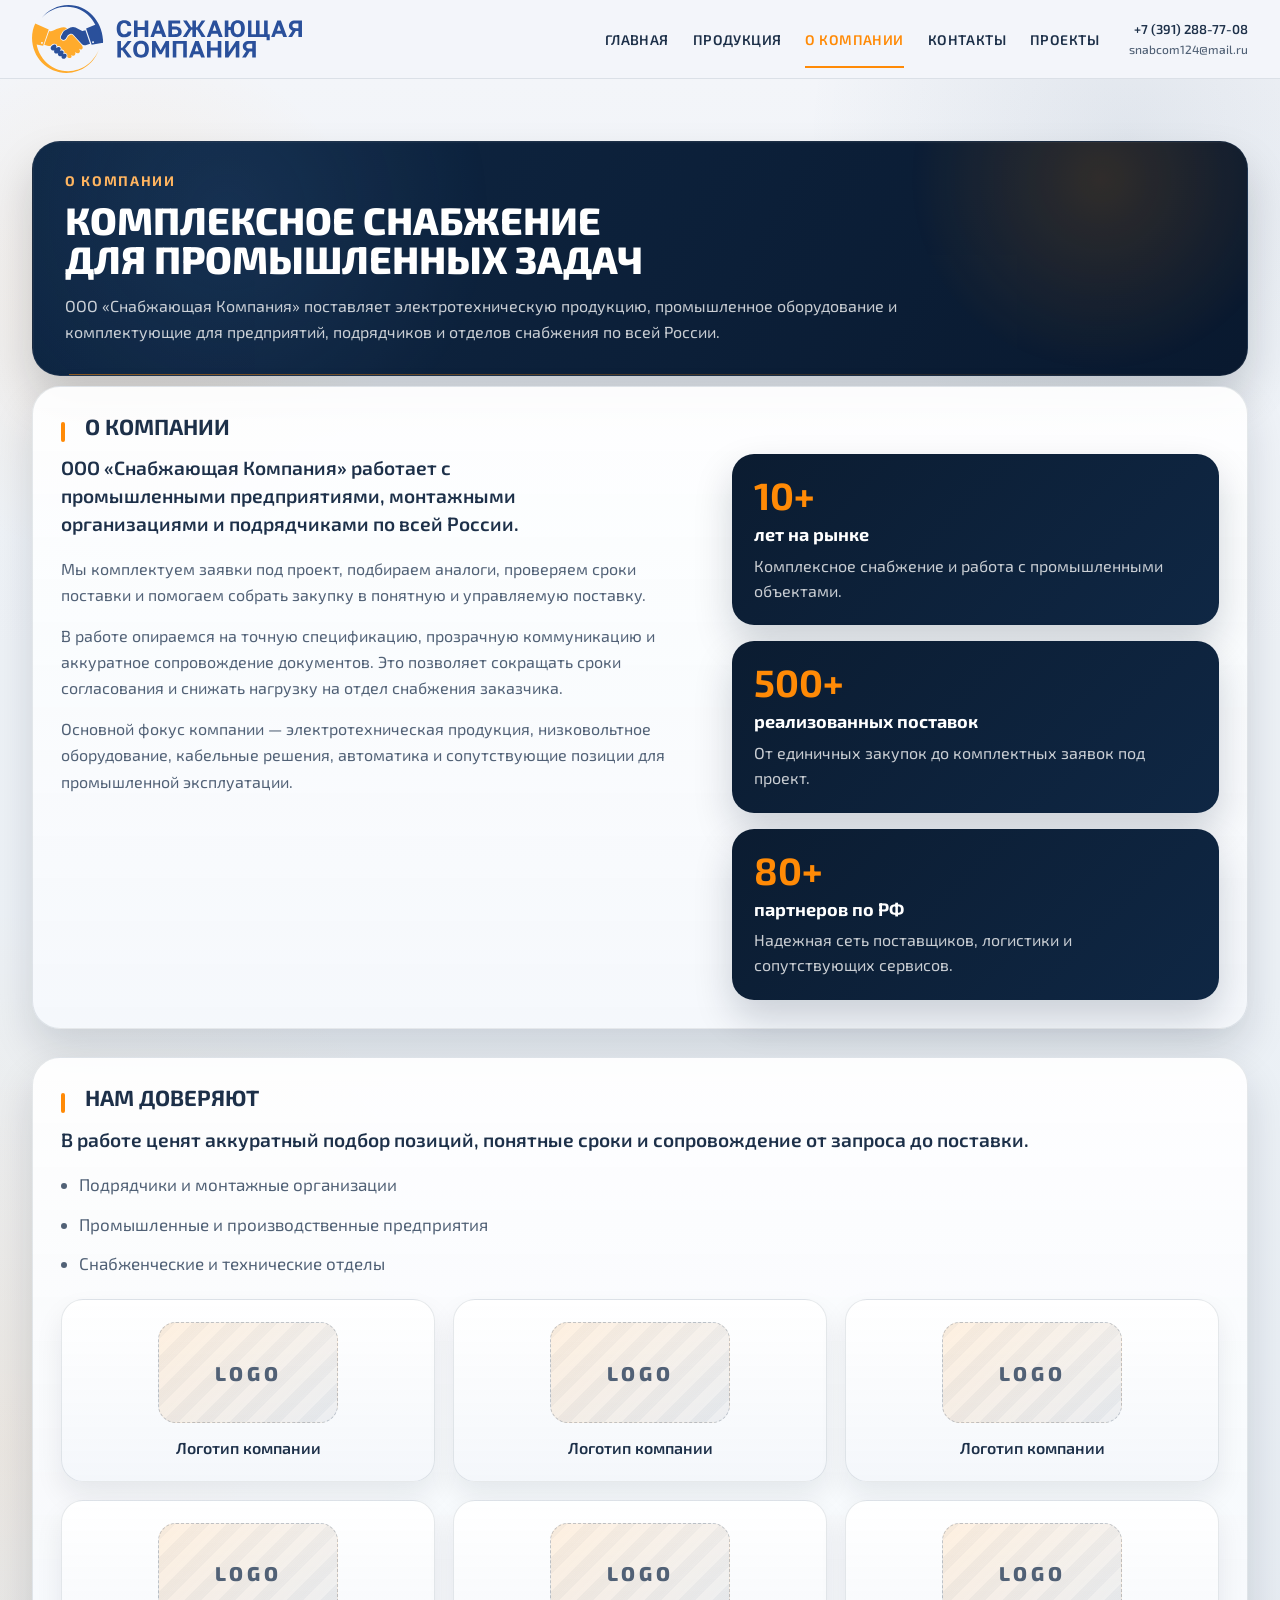
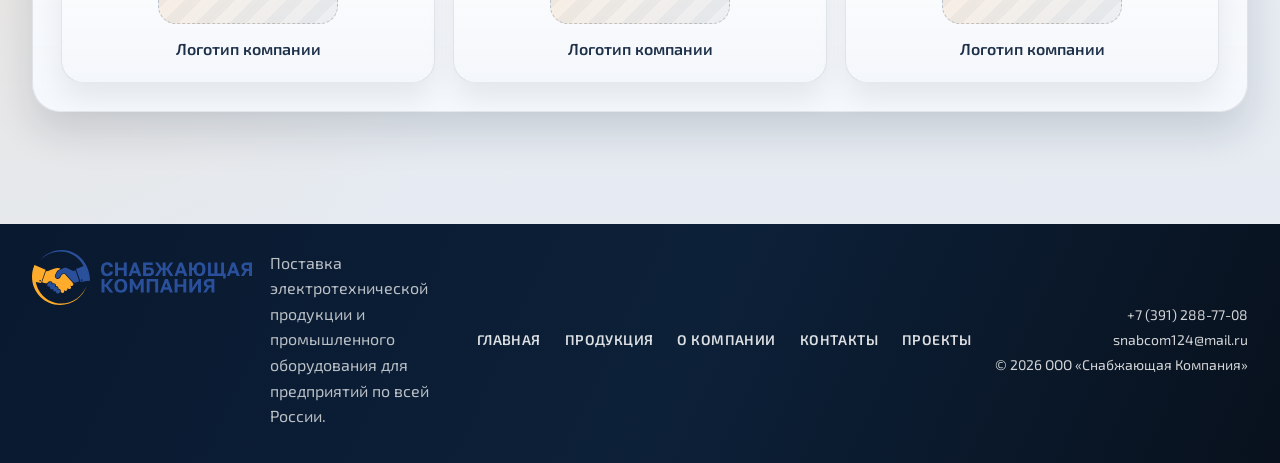
==== commit 1cd8dec5: "подправил размер шрифта и  адаптив" ====
--- a/about.html
+++ b/about.html
@@ -44,6 +44,11 @@
             <a href="projects.html">Проекты</a>
           </div>
         </nav>
+
+        <div class="header-contacts" aria-label="Контакты компании">
+          <a href="tel:+73912887708">+7 (391) 288-77-08</a>
+          <a href="mailto:snabcom124@mail.ru">snabcom124@mail.ru</a>
+        </div>
       </div>
     </header>
 
@@ -186,7 +191,7 @@
 
         <div class="footer-meta">
           <a href="tel:+73912887708">+7 (391) 288-77-08</a>
-          <a href="mailto:info@snab-comp.ru">info@snab-comp.ru</a>
+          <a href="mailto:snabcom124@mail.ru">snabcom124@mail.ru</a>
           <span>© 2026 ООО «Снабжающая Компания»</span>
         </div>
       </div>
--- a/styles.css
+++ b/styles.css
@@ -130,8 +130,8 @@
   display: flex;
   align-items: center;
   justify-content: space-between;
-  gap: 28px;
-  min-height: 84px;
+  gap: 22px;
+  min-height: 78px;
 }
 
 .header-brand {
@@ -157,11 +157,39 @@
 .main-nav__links {
   display: flex;
   align-items: center;
-  gap: 30px;
+  gap: 24px;
 }
 
 .main-nav__title {
   margin: 0;
+}
+
+.header-contacts {
+  display: flex;
+  flex-direction: column;
+  align-items: flex-end;
+  gap: 4px;
+  margin-left: 8px;
+  text-align: right;
+}
+
+.header-contacts a {
+  color: var(--nav);
+  font-size: 13px;
+  font-weight: 600;
+  line-height: 1.2;
+  white-space: nowrap;
+  transition: color 0.22s ease;
+}
+
+.header-contacts a:last-child {
+  color: var(--nav-muted);
+  font-size: 12px;
+  font-weight: 500;
+}
+
+.header-contacts a:hover {
+  color: var(--accent);
 }
 
 .hero-title,
@@ -169,7 +197,19 @@
 .product-card__title,
 .project-card h3,
 .contacts-link {
-  overflow-wrap: anywhere;
+  overflow-wrap: normal;
+  word-break: normal;
+  hyphens: none;
+}
+
+.hero-title,
+.page-intro__title,
+.section-heading h2,
+.section-lead,
+.catalog-card__title,
+.product-aside__title,
+.contacts-heading h2 {
+  text-wrap: balance;
 }
 
 .main-nav a {
@@ -271,30 +311,31 @@
   display: flex;
   flex-direction: column;
   justify-content: flex-end;
-  min-height: 700px;
-  padding-top: 80px;
+  min-height: 660px;
+  padding-top: 70px;
 }
 
 .hero-content {
-  max-width: 720px;
-  padding: 70px 0 48px;
+  max-width: 660px;
+  padding: 58px 0 40px;
 }
 
 .hero-kicker {
   margin: 0 0 14px;
   color: var(--white);
-  font-size: clamp(30px, 4vw, 58px);
+  font-size: clamp(24px, 3vw, 44px);
   font-weight: 800;
-  line-height: 0.96;
+  line-height: 1;
   text-transform: uppercase;
 }
 
 .hero-title {
   margin: 0;
   color: var(--white);
-  font-size: clamp(34px, 4.3vw, 68px);
+  max-width: 620px;
+  font-size: clamp(28px, 3.6vw, 54px);
   font-weight: 800;
-  line-height: 0.95;
+  line-height: 0.98;
   text-transform: uppercase;
 }
 
@@ -303,11 +344,11 @@
 }
 
 .hero-text {
-  max-width: 560px;
-  margin: 24px 0 30px;
+  max-width: 520px;
+  margin: 20px 0 26px;
   color: rgba(255, 255, 255, 0.9);
-  font-size: clamp(18px, 1.6vw, 24px);
-  line-height: 1.45;
+  font-size: clamp(16px, 1.2vw, 20px);
+  line-height: 1.55;
 }
 
 .hero-actions {
@@ -323,11 +364,11 @@
   align-items: center;
   justify-content: center;
   gap: 10px;
-  min-height: 52px;
-  padding: 0 24px;
+  min-height: 50px;
+  padding: 0 22px;
   border: 0;
   border-radius: 12px;
-  font-size: 16px;
+  font-size: 15px;
   font-weight: 700;
   letter-spacing: 0.03em;
   text-transform: uppercase;
@@ -389,7 +430,7 @@
 .hero-stat strong {
   display: block;
   color: var(--white);
-  font-size: 30px;
+  font-size: 26px;
   font-weight: 700;
   line-height: 1;
 }
@@ -398,7 +439,7 @@
   display: block;
   margin-top: 3px;
   color: rgba(255, 255, 255, 0.78);
-  font-size: 16px;
+  font-size: 15px;
   line-height: 1.35;
 }
 
@@ -419,7 +460,7 @@
 
 .page-intro__shell {
   overflow: hidden;
-  padding: 34px 36px;
+  padding: 30px 32px;
 }
 
 .page-intro__shell::before {
@@ -450,9 +491,9 @@
 .page-intro__title {
   margin: 0 0 14px;
   color: var(--nav);
-  font-size: clamp(34px, 4vw, 54px);
+  font-size: clamp(28px, 3vw, 42px);
   font-weight: 800;
-  line-height: 0.98;
+  line-height: 1.02;
   text-transform: uppercase;
 }
 
@@ -460,8 +501,8 @@
   max-width: 760px;
   margin: 0;
   color: var(--nav-muted);
-  font-size: 18px;
-  line-height: 1.65;
+  font-size: 16px;
+  line-height: 1.6;
 }
 
 .page-inner .content-zone {
@@ -513,7 +554,7 @@
 }
 
 .section-shell {
-  padding: 32px;
+  padding: 28px;
 }
 
 .section-heading {
@@ -533,7 +574,7 @@
   margin: 0;
   padding-left: 24px;
   color: var(--nav);
-  font-size: clamp(24px, 2vw, 32px);
+  font-size: clamp(22px, 1.7vw, 28px);
   font-weight: 700;
   line-height: 1.08;
   text-transform: uppercase;
@@ -555,7 +596,7 @@
   align-items: center;
   gap: 10px;
   color: var(--accent);
-  font-size: 17px;
+  font-size: 15px;
   font-weight: 600;
 }
 
@@ -567,7 +608,7 @@
 .section-lead {
   margin: 0 0 18px;
   color: var(--nav);
-  font-size: clamp(20px, 2vw, 27px);
+  font-size: clamp(18px, 1.5vw, 22px);
   font-weight: 600;
   line-height: 1.45;
 }
@@ -576,8 +617,8 @@
   display: grid;
   gap: 14px;
   color: var(--nav-muted);
-  font-size: 18px;
-  line-height: 1.7;
+  font-size: 16px;
+  line-height: 1.65;
 }
 
 .section-text p,
@@ -609,13 +650,13 @@
   display: block;
   margin-bottom: 10px;
   color: var(--accent);
-  font-size: clamp(34px, 4vw, 46px);
+  font-size: clamp(28px, 3vw, 38px);
   line-height: 1;
 }
 
 .about-stat-card h3 {
   margin: 0 0 8px;
-  font-size: 20px;
+  font-size: 18px;
   line-height: 1.2;
 }
 
@@ -669,7 +710,7 @@
 .product-card__title {
   margin: 0;
   color: var(--accent);
-  font-size: 24px;
+  font-size: 21px;
   font-weight: 600;
   line-height: 1.22;
 }
@@ -857,15 +898,15 @@
 .catalog-head h2 {
   margin: 0 0 10px;
   color: var(--white);
-  font-size: clamp(28px, 2vw, 38px);
-  line-height: 1.08;
+  font-size: clamp(24px, 1.8vw, 32px);
+  line-height: 1.12;
 }
 
 .catalog-head__text {
   max-width: 780px;
   margin: 0;
   color: rgba(255, 255, 255, 0.72);
-  font-size: 16px;
+  font-size: 15px;
   line-height: 1.65;
 }
 
@@ -1034,7 +1075,7 @@
 
 .catalog-card__title {
   margin: 0;
-  font-size: 22px;
+  font-size: 20px;
   line-height: 1.28;
 }
 
@@ -1213,8 +1254,8 @@
 
 .product-aside__title {
   margin: 0 0 10px;
-  font-size: 34px;
-  line-height: 1.04;
+  font-size: 28px;
+  line-height: 1.08;
 }
 
 .product-aside__text {
@@ -1230,7 +1271,7 @@
 
 .product-aside__contacts a {
   color: rgba(255, 255, 255, 0.94);
-  font-size: 18px;
+  font-size: 16px;
   font-weight: 600;
 }
 
@@ -1303,7 +1344,7 @@
   display: grid;
   gap: 18px;
   color: rgba(255, 255, 255, 0.78);
-  font-size: 17px;
+  font-size: 16px;
   line-height: 1.75;
 }
 
@@ -1316,7 +1357,7 @@
 
 .product-copy h3 {
   color: var(--white);
-  font-size: 24px;
+  font-size: 22px;
   line-height: 1.2;
 }
 
@@ -1501,7 +1542,7 @@
 .request-copy h2 {
   margin: 0 0 12px;
   color: var(--white);
-  font-size: clamp(32px, 4vw, 44px);
+  font-size: clamp(28px, 3vw, 36px);
   line-height: 1.05;
   text-transform: uppercase;
 }
@@ -1509,7 +1550,7 @@
 .request-text {
   margin: 0 0 20px;
   color: rgba(255, 255, 255, 0.82);
-  font-size: 18px;
+  font-size: 16px;
   line-height: 1.6;
 }
 
@@ -1680,8 +1721,8 @@
 
 .contacts-panel {
   display: grid;
-  gap: 30px;
-  padding: 42px 40px;
+  gap: 26px;
+  padding: 36px 34px;
   background: linear-gradient(180deg, rgba(248, 250, 253, 0.96), rgba(243, 247, 252, 0.98));
   border-left: 1px solid var(--line);
 }
@@ -1695,9 +1736,9 @@
 .contacts-heading h2 {
   margin: 0;
   color: var(--nav);
-  font-size: clamp(34px, 4vw, 56px);
+  font-size: clamp(28px, 3vw, 40px);
   font-weight: 800;
-  line-height: 0.96;
+  line-height: 1;
   text-transform: uppercase;
 }
 
@@ -1725,16 +1766,50 @@
 .contacts-link {
   width: fit-content;
   color: var(--nav);
-  font-size: 20px;
+  font-size: 18px;
   font-weight: 600;
   line-height: 1.4;
 }
 
-.contacts-note {
+
+
+.contacts-details {
+  display: grid;
+  gap: 14px;
+  padding-top: 4px;
+  border-top: 1px solid var(--line);
+}
+
+.company-details {
+  margin: 0;
+  display: grid;
+  grid-template-columns: repeat(2, minmax(0, 1fr));
+  gap: 14px 18px;
+}
+
+.company-details__item {
+  display: grid;
+  gap: 6px;
+  padding: 16px 18px;
+  border-radius: 16px;
+  background: rgba(255, 255, 255, 0.64);
+  border: 1px solid rgba(16, 39, 66, 0.08);
+}
+
+.company-details dt {
   margin: 0;
   color: var(--nav-muted);
-  font-size: 15px;
-  line-height: 1.6;
+  font-size: 12px;
+  font-weight: 700;
+  letter-spacing: 0.08em;
+  text-transform: uppercase;
+}
+
+.company-details dd {
+  margin: 0;
+  color: var(--nav);
+  font-size: 14px;
+  line-height: 1.55;
 }
 
 .contacts-hours {
@@ -1767,7 +1842,7 @@
   justify-content: space-between;
   gap: 16px;
   color: var(--nav-muted);
-  font-size: 15px;
+  font-size: 14px;
   line-height: 1.45;
 }
 
@@ -1888,6 +1963,14 @@
 }
 
 @media (max-width: 1180px) {
+  .main-nav__links {
+    gap: 18px;
+  }
+
+  .header-contacts a {
+    font-size: 12px;
+  }
+
   .products-grid,
   .projects-grid {
     grid-template-columns: repeat(2, minmax(0, 1fr));
@@ -1967,6 +2050,10 @@
   .nav-overlay {
     display: block;
     backdrop-filter: blur(4px);
+  }
+
+  .header-contacts {
+    display: none;
   }
 
   .main-nav {
@@ -2093,7 +2180,7 @@
   }
 
   .hero .container {
-    min-height: 600px;
+    min-height: 560px;
     padding-top: 56px;
   }
 
@@ -2117,11 +2204,11 @@
   }
 
   .hero-stat strong {
-    font-size: 26px;
+    font-size: 24px;
   }
 
   .hero-stat span {
-    font-size: 15px;
+    font-size: 14px;
   }
 
   .section-heading {
@@ -2154,23 +2241,23 @@
   }
 
   .hero-title {
-    font-size: clamp(28px, 10vw, 48px);
-    line-height: 1;
+    font-size: clamp(22px, 7.6vw, 36px);
+    line-height: 1.02;
   }
 
   .hero-text,
   .page-intro__text,
   .section-text,
   .request-text {
-    font-size: 16px;
+    font-size: 15px;
   }
 
   .hero-kicker {
-    font-size: clamp(24px, 8vw, 40px);
+    font-size: clamp(18px, 5.8vw, 30px);
   }
 
   .hero .container {
-    min-height: 540px;
+    min-height: 500px;
     padding-top: 46px;
   }
 
@@ -2196,8 +2283,12 @@
   }
 
   .section-lead {
-    font-size: 18px;
+    font-size: 17px;
     line-height: 1.5;
+  }
+
+  .company-details {
+    grid-template-columns: 1fr;
   }
 
   .page-intro__shell,
@@ -2323,11 +2414,11 @@
   }
 
   .contacts-heading h2 {
-    font-size: 38px;
+    font-size: 30px;
   }
 
   .contacts-link {
-    font-size: 18px;
+    font-size: 17px;
   }
 
   .footer-grid {
@@ -2361,7 +2452,7 @@
   }
 
   .hero .container {
-    min-height: 500px;
+    min-height: 460px;
     padding-top: 40px;
   }
 
@@ -2398,7 +2489,7 @@
   }
 
   .page-intro__title {
-    font-size: 28px;
+    font-size: 24px;
   }
 
   .page-intro__shell,
@@ -2513,7 +2604,7 @@
   }
 
   .contacts-heading h2 {
-    font-size: 32px;
+    font-size: 28px;
   }
 
   .contacts-heading-accent {
@@ -2543,6 +2634,14 @@
   .footer-meta span {
     font-size: 14px;
   }
+
+  .company-details__item {
+    padding: 14px 16px;
+  }
+
+  .company-details dd {
+    font-size: 13px;
+  }
 }
 
 @media (max-width: 420px) {
@@ -2734,7 +2833,7 @@
   }
 
   .hero .container {
-    min-height: 470px;
+    min-height: 430px;
   }
 
   .hero-content {
@@ -2743,15 +2842,16 @@
 
   .hero-kicker {
     margin-bottom: 10px;
+    font-size: 17px;
   }
 
   .hero-title {
-    font-size: 26px;
+    font-size: 21px;
   }
 
   .hero-text {
     margin: 18px 0 22px;
-    font-size: 15px;
+    font-size: 14px;
   }
 
   .hero-stat {
@@ -2784,11 +2884,11 @@
 
   .page-intro__title,
   .request-copy h2 {
-    font-size: 24px;
+    font-size: 22px;
   }
 
   .section-lead {
-    font-size: 17px;
+    font-size: 16px;
   }
 
   .product-card,
@@ -2812,7 +2912,7 @@
   }
 
   .contacts-link {
-    font-size: 16px;
+    font-size: 15px;
   }
 
   .contacts-form {
@@ -2876,7 +2976,7 @@
   }
 
   .hero-title {
-    font-size: 24px;
+    font-size: 20px;
   }
 
   .hero-text,
@@ -2886,6 +2986,10 @@
     font-size: 14px;
   }
 
+  .hero-kicker {
+    font-size: 16px;
+  }
+
   .section-lead {
     font-size: 16px;
   }
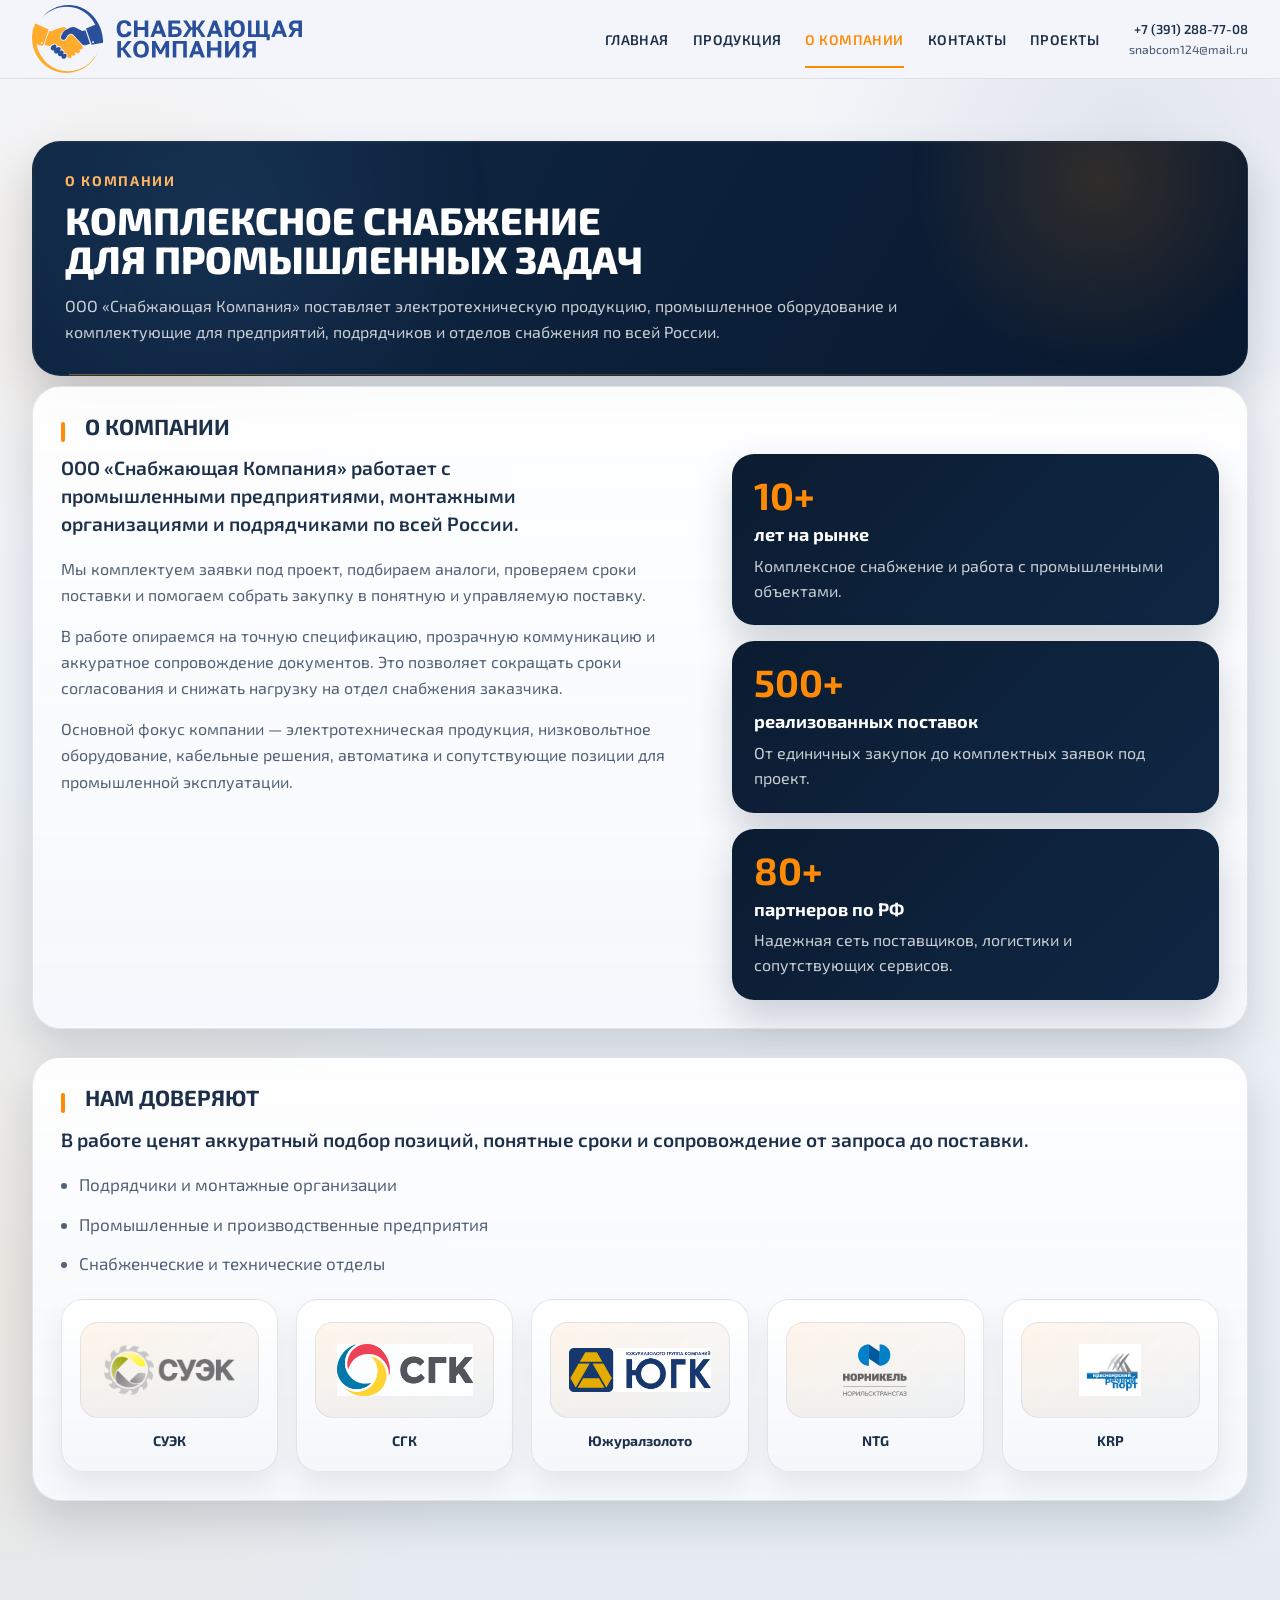
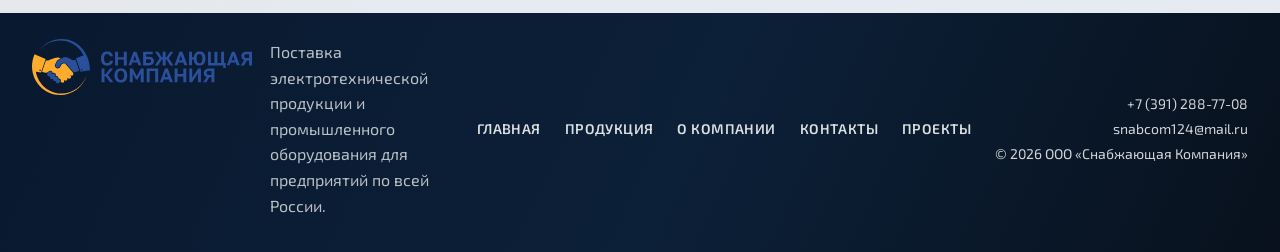
==== commit 8e81810c: "базовая продукця" ====
--- a/about.html
+++ b/about.html
@@ -42,6 +42,10 @@
             <a class="active" href="about.html" aria-current="page">О компании</a>
             <a href="contacts.html">Контакты</a>
             <a href="projects.html">Проекты</a>
+          </div>
+          <div class="main-nav__contacts" aria-label="Контакты в меню">
+            <a href="tel:+73912887708">+7 (391) 288-77-08</a>
+            <a href="mailto:snabcom124@mail.ru">snabcom124@mail.ru</a>
           </div>
         </nav>
 
@@ -140,29 +144,35 @@
               </div>
 
               <div class="partners-grid">
-                <article class="partner-placeholder">
-                  <div class="partner-placeholder__mark">LOGO</div>
-                  <p>Логотип компании</p>
-                </article>
-                <article class="partner-placeholder">
-                  <div class="partner-placeholder__mark">LOGO</div>
-                  <p>Логотип компании</p>
-                </article>
-                <article class="partner-placeholder">
-                  <div class="partner-placeholder__mark">LOGO</div>
-                  <p>Логотип компании</p>
-                </article>
-                <article class="partner-placeholder">
-                  <div class="partner-placeholder__mark">LOGO</div>
-                  <p>Логотип компании</p>
-                </article>
-                <article class="partner-placeholder">
-                  <div class="partner-placeholder__mark">LOGO</div>
-                  <p>Логотип компании</p>
-                </article>
-                <article class="partner-placeholder">
-                  <div class="partner-placeholder__mark">LOGO</div>
-                  <p>Логотип компании</p>
+                <article class="partner-logo">
+                  <div class="partner-logo__media">
+                    <img class="partner-logo__image" src="images/SUEK_Logo_svg.png" alt="СУЭК" loading="lazy">
+                  </div>
+                  <p class="partner-logo__caption">СУЭК</p>
+                </article>
+                <article class="partner-logo">
+                  <div class="partner-logo__media">
+                    <img class="partner-logo__image" src="images/SGK_logo1-2.jpg" alt="СГК" loading="lazy">
+                  </div>
+                  <p class="partner-logo__caption">СГК</p>
+                </article>
+                <article class="partner-logo">
+                  <div class="partner-logo__media">
+                    <img class="partner-logo__image" src="images/yuzhuralzoloto.jpg" alt="Южуралзолото" loading="lazy">
+                  </div>
+                  <p class="partner-logo__caption">Южуралзолото</p>
+                </article>
+                <article class="partner-logo">
+                  <div class="partner-logo__media">
+                    <img class="partner-logo__image" src="images/NTG.png" alt="NTG" loading="lazy">
+                  </div>
+                  <p class="partner-logo__caption">NTG</p>
+                </article>
+                <article class="partner-logo">
+                  <div class="partner-logo__media">
+                    <img class="partner-logo__image" src="images/KRP.jpg" alt="KRP" loading="lazy">
+                  </div>
+                  <p class="partner-logo__caption">KRP</p>
                 </article>
               </div>
             </div>
--- a/styles.css
+++ b/styles.css
@@ -158,6 +158,10 @@
   display: flex;
   align-items: center;
   gap: 24px;
+}
+
+.main-nav__contacts {
+  display: none;
 }
 
 .main-nav__title {
@@ -2108,6 +2112,29 @@
     -webkit-overflow-scrolling: touch;
   }
 
+  .main-nav__contacts {
+    display: grid;
+    gap: 8px;
+    padding: 14px 18px 20px;
+    border-top: 1px solid rgba(255, 255, 255, 0.08);
+    background: linear-gradient(180deg, rgba(255, 255, 255, 0.03), rgba(255, 255, 255, 0.02));
+  }
+
+  .main-nav__contacts a {
+    color: rgba(255, 255, 255, 0.88);
+    font-size: 14px;
+    font-weight: 600;
+    line-height: 1.35;
+    word-break: keep-all;
+    overflow-wrap: normal;
+  }
+
+  .main-nav__contacts a:last-child {
+    color: rgba(255, 255, 255, 0.68);
+    font-size: 13px;
+    font-weight: 500;
+  }
+
   .menu-close {
     display: inline-flex;
     background: rgba(255, 255, 255, 0.08);
@@ -2677,6 +2704,11 @@
     padding: 12px 14px 16px;
   }
 
+  .main-nav__contacts {
+    gap: 6px;
+    padding: 12px 14px 16px;
+  }
+
   .main-nav a {
     padding: 13px 14px;
     font-size: 15px;
@@ -3012,3 +3044,850 @@
     align-items: flex-start;
   }
 }
+
+.contacts-note {
+  margin: 0;
+  color: var(--nav-muted);
+  font-size: 15px;
+  line-height: 1.6;
+}
+
+.category-card__title,
+.project-case__title {
+  overflow-wrap: normal;
+  text-wrap: balance;
+}
+
+.category-grid {
+  display: grid;
+  grid-template-columns: repeat(3, minmax(0, 1fr));
+  gap: 20px;
+}
+
+.category-card {
+  display: flex;
+  flex-direction: column;
+  min-height: 248px;
+  padding: 24px 22px;
+  border-radius: 24px;
+  background: var(--dark-panel);
+  border: 1px solid rgba(255, 255, 255, 0.06);
+  box-shadow: 0 18px 34px rgba(8, 23, 42, 0.18);
+  transition: transform 0.24s ease, border-color 0.24s ease, box-shadow 0.24s ease;
+}
+
+.category-card:hover {
+  transform: translateY(-4px);
+  border-color: rgba(255, 138, 6, 0.42);
+  box-shadow: 0 22px 38px rgba(8, 23, 42, 0.24);
+}
+
+.category-card__media {
+  display: inline-flex;
+  align-items: center;
+  justify-content: center;
+  width: 72px;
+  height: 72px;
+  margin-bottom: 24px;
+  border-radius: 18px;
+  background: rgba(255, 138, 6, 0.08);
+  color: var(--accent);
+}
+
+.category-card__media svg {
+  width: 42px;
+  height: 42px;
+}
+
+.category-card__body {
+  display: grid;
+  gap: 0;
+}
+
+.category-card__title {
+  margin: 0;
+  color: var(--accent);
+  font-size: 21px;
+  font-weight: 600;
+  line-height: 1.22;
+}
+
+.category-card__text {
+  margin: 14px 0 0;
+  color: rgba(255, 255, 255, 0.72);
+  font-size: 15px;
+  line-height: 1.6;
+}
+
+.category-card__footer {
+  display: flex;
+  align-items: flex-end;
+  justify-content: space-between;
+  gap: 16px;
+  margin-top: auto;
+  padding-top: 18px;
+  border-top: 1px solid rgba(255, 255, 255, 0.08);
+}
+
+.category-card__meta {
+  color: rgba(255, 255, 255, 0.62);
+  font-size: 13px;
+  line-height: 1.45;
+}
+
+.category-card__link {
+  display: inline-flex;
+  align-items: center;
+  justify-content: center;
+  min-height: 40px;
+  padding: 0 16px;
+  border-radius: 12px;
+  border: 1px solid rgba(255, 255, 255, 0.16);
+  background: rgba(255, 255, 255, 0.08);
+  color: var(--white);
+  font-size: 13px;
+  font-weight: 700;
+  letter-spacing: 0.04em;
+  text-transform: uppercase;
+  transition: transform 0.2s ease, border-color 0.2s ease, background 0.2s ease;
+}
+
+.category-card__link:hover {
+  transform: translateY(-1px);
+  border-color: rgba(255, 138, 6, 0.34);
+  background: rgba(255, 138, 6, 0.12);
+}
+
+.catalog-overview {
+  display: grid;
+  gap: 28px;
+}
+
+.catalog-overview__head {
+  display: grid;
+  grid-template-columns: minmax(0, 1fr) auto;
+  gap: 24px;
+  align-items: end;
+  padding-bottom: 24px;
+  border-bottom: 1px solid var(--line);
+}
+
+.catalog-overview__label {
+  margin: 0 0 12px;
+  color: var(--accent);
+  font-size: 13px;
+  font-weight: 700;
+  letter-spacing: 0.16em;
+  text-transform: uppercase;
+}
+
+.catalog-overview__copy h2 {
+  margin: 0;
+  color: var(--nav);
+  font-size: clamp(30px, 3vw, 40px);
+  line-height: 1.05;
+  text-transform: uppercase;
+}
+
+.catalog-overview__text {
+  max-width: 860px;
+  margin: 16px 0 0;
+  color: var(--nav-muted);
+  font-size: 17px;
+  line-height: 1.65;
+}
+
+.catalog-overview__nav {
+  display: flex;
+  flex-wrap: wrap;
+  gap: 12px;
+}
+
+.catalog-overview__nav a {
+  display: inline-flex;
+  align-items: center;
+  min-height: 42px;
+  padding: 0 16px;
+  border-radius: 999px;
+  border: 1px solid rgba(16, 39, 66, 0.1);
+  background: rgba(255, 255, 255, 0.74);
+  color: var(--nav);
+  font-size: 14px;
+  font-weight: 600;
+  line-height: 1.3;
+  transition: transform 0.2s ease, border-color 0.2s ease, color 0.2s ease, background 0.2s ease;
+}
+
+.catalog-overview__nav a:hover {
+  transform: translateY(-1px);
+  border-color: rgba(255, 138, 6, 0.24);
+  background: rgba(255, 138, 6, 0.08);
+  color: var(--accent-dark);
+}
+
+.category-grid--catalog {
+  gap: 22px;
+}
+
+.partners-grid {
+  display: grid;
+  grid-template-columns: repeat(auto-fit, minmax(180px, 1fr));
+  gap: 18px;
+}
+
+.partner-logo {
+  display: grid;
+  gap: 14px;
+  justify-items: center;
+  min-height: 164px;
+  padding: 22px 18px;
+  border-radius: 22px;
+  background: linear-gradient(180deg, rgba(255, 255, 255, 0.92), rgba(244, 247, 251, 0.98));
+  border: 1px solid var(--line);
+  box-shadow: 0 14px 28px rgba(8, 23, 42, 0.08);
+  text-align: center;
+}
+
+.partner-logo__media {
+  display: flex;
+  align-items: center;
+  justify-content: center;
+  width: 100%;
+  min-height: 96px;
+  padding: 18px;
+  border-radius: 18px;
+  border: 1px solid rgba(16, 39, 66, 0.08);
+  background:
+    linear-gradient(135deg, rgba(255, 138, 6, 0.08), rgba(16, 39, 66, 0.04)),
+    linear-gradient(180deg, rgba(255, 255, 255, 0.96), rgba(244, 247, 251, 0.98));
+}
+
+.partner-logo__image {
+  width: 100%;
+  max-width: 156px;
+  max-height: 52px;
+  object-fit: contain;
+  object-position: center;
+}
+
+.partner-logo__caption {
+  margin: 0;
+  color: var(--nav);
+  font-size: 14px;
+  font-weight: 700;
+}
+
+.projects-showcase {
+  display: grid;
+  gap: 28px;
+}
+
+.projects-grid {
+  display: grid;
+  grid-template-columns: repeat(2, minmax(0, 1fr));
+  gap: 24px;
+}
+
+.project-case {
+  display: grid;
+  gap: 18px;
+  padding: 22px;
+  border-radius: 26px;
+  background:
+    radial-gradient(circle at 100% 0%, rgba(255, 138, 6, 0.08), transparent 26%),
+    linear-gradient(180deg, rgba(255, 255, 255, 0.92), rgba(244, 248, 252, 0.98));
+  border: 1px solid var(--line);
+  box-shadow: 0 14px 28px rgba(8, 23, 42, 0.08);
+}
+
+.project-case__media-card,
+.project-case__content-card {
+  display: grid;
+  gap: 14px;
+  padding: 18px;
+  border-radius: 20px;
+  background: rgba(255, 255, 255, 0.72);
+  border: 1px solid rgba(16, 39, 66, 0.08);
+}
+
+.project-case__media {
+  display: grid;
+  place-items: center;
+  gap: 12px;
+  min-height: 220px;
+  padding: 20px;
+  border-radius: 18px;
+  border: 1px dashed rgba(16, 39, 66, 0.18);
+  background:
+    radial-gradient(circle at 20% 20%, rgba(255, 138, 6, 0.1), transparent 22%),
+    linear-gradient(135deg, rgba(16, 39, 66, 0.04), rgba(16, 39, 66, 0.08));
+  color: var(--nav-muted);
+  text-align: center;
+}
+
+.project-case__media svg {
+  width: 48px;
+  height: 48px;
+  color: var(--accent-dark);
+}
+
+.project-case__media span {
+  font-size: 13px;
+  font-weight: 700;
+  letter-spacing: 0.08em;
+  text-transform: uppercase;
+}
+
+.project-case__media-note {
+  margin: 0;
+  color: var(--nav-muted);
+  font-size: 14px;
+  line-height: 1.55;
+}
+
+.project-case__tag {
+  display: inline-flex;
+  width: fit-content;
+  padding: 7px 12px;
+  border-radius: 999px;
+  background: rgba(255, 138, 6, 0.1);
+  color: var(--accent-dark);
+  font-size: 13px;
+  font-weight: 700;
+  letter-spacing: 0.06em;
+}
+
+.project-case__title {
+  margin: 0;
+  color: var(--nav);
+  font-size: 24px;
+  line-height: 1.2;
+}
+
+.project-case__text {
+  margin: 0;
+  color: var(--nav-muted);
+  line-height: 1.65;
+}
+
+.project-case__meta {
+  display: flex;
+  flex-wrap: wrap;
+  gap: 10px;
+  padding-top: 14px;
+  border-top: 1px solid var(--line);
+}
+
+.project-case__meta span {
+  display: inline-flex;
+  align-items: center;
+  min-height: 34px;
+  padding: 0 12px;
+  border-radius: 999px;
+  background: rgba(16, 39, 66, 0.05);
+  color: var(--nav-muted);
+  font-size: 13px;
+  font-weight: 700;
+}
+
+.page-contacts .content-zone {
+  padding: 26px 0 52px;
+}
+
+.page-contacts .page-intro {
+  padding: 20px 0 8px;
+}
+
+.page-contacts .page-intro__shell {
+  padding: 24px 28px;
+}
+
+.page-contacts .page-intro__title {
+  margin-bottom: 10px;
+  font-size: clamp(24px, 2.6vw, 34px);
+}
+
+.page-contacts .page-intro__text {
+  max-width: 720px;
+  font-size: 16px;
+}
+
+.page-contacts .site-section {
+  padding: 0 0 18px;
+}
+
+.page-contacts .contacts-shell {
+  grid-template-columns: minmax(0, 0.95fr) minmax(340px, 0.9fr);
+  border-radius: 24px;
+}
+
+.page-contacts .contacts-map-side {
+  min-height: 500px;
+}
+
+.page-contacts .contacts-panel {
+  gap: 22px;
+  padding: 28px;
+}
+
+.page-contacts .contacts-heading {
+  gap: 14px;
+}
+
+.page-contacts .contacts-heading h2 {
+  font-size: clamp(24px, 2.4vw, 34px);
+}
+
+.page-contacts .contacts-heading-accent {
+  width: 54px;
+  height: 10px;
+}
+
+.page-contacts .contacts-top {
+  grid-template-columns: minmax(0, 1fr) 220px;
+  gap: 20px;
+}
+
+.page-contacts .contacts-link {
+  font-size: 17px;
+}
+
+.page-contacts .contacts-details {
+  gap: 12px;
+  padding-top: 0;
+}
+
+.page-contacts .company-details {
+  gap: 12px 14px;
+}
+
+.page-contacts .company-details__item {
+  padding: 14px 16px;
+}
+
+.page-contacts .company-details dd {
+  font-size: 13px;
+  line-height: 1.5;
+}
+
+.page-contacts .contacts-form {
+  gap: 16px;
+}
+
+.page-contacts .contacts-form-field textarea {
+  min-height: 110px;
+}
+
+.page-contacts .contacts-submit {
+  min-height: 46px;
+}
+
+@media (max-width: 1160px) {
+  .category-grid {
+    grid-template-columns: repeat(2, minmax(0, 1fr));
+  }
+
+  .catalog-overview__head {
+    grid-template-columns: 1fr;
+  }
+
+  .projects-grid {
+    grid-template-columns: 1fr;
+  }
+}
+
+@media (max-width: 720px) {
+  .category-grid,
+  .partners-grid {
+    grid-template-columns: 1fr;
+  }
+
+  .catalog-overview {
+    gap: 22px;
+  }
+
+  .catalog-overview__nav {
+    gap: 10px;
+  }
+
+  .catalog-overview__nav a {
+    width: 100%;
+    justify-content: center;
+    text-align: center;
+  }
+
+  .catalog-overview__cta {
+    width: 100%;
+  }
+
+  .category-card,
+  .partner-logo,
+  .project-case {
+    padding: 20px 18px;
+    border-radius: 20px;
+  }
+
+  .category-card__media {
+    width: 64px;
+    height: 64px;
+    margin-bottom: 20px;
+  }
+
+  .category-card__media svg {
+    width: 36px;
+    height: 36px;
+  }
+
+  .project-case__media {
+    min-height: 200px;
+  }
+
+  .page-contacts .contacts-shell {
+    grid-template-columns: 1fr;
+  }
+
+  .page-contacts .contacts-map-side {
+    min-height: 320px;
+  }
+
+  .page-contacts .contacts-panel {
+    padding: 22px 20px;
+  }
+
+  .page-contacts .contacts-top {
+    grid-template-columns: 1fr;
+  }
+}
+
+@media (max-width: 560px) {
+  .category-card__footer {
+    align-items: flex-start;
+    flex-direction: column;
+  }
+
+  .project-case__title,
+  .catalog-overview__copy h2 {
+    font-size: 24px;
+  }
+
+  .category-card__title {
+    font-size: 19px;
+  }
+
+  .project-case__media {
+    min-height: 180px;
+  }
+
+  .project-case__meta {
+    flex-direction: column;
+    align-items: flex-start;
+  }
+
+  .page-contacts .page-intro__shell {
+    padding: 18px 16px;
+  }
+
+  .page-contacts .page-intro__text {
+    font-size: 14px;
+  }
+}
+
+.catalog-shell--archive .catalog-layout {
+  grid-template-columns: 300px minmax(0, 1fr);
+  gap: 32px;
+}
+
+.catalog-accordion {
+  display: grid;
+  gap: 14px;
+}
+
+.catalog-accordion__item {
+  padding-bottom: 14px;
+  border-bottom: 1px solid rgba(255, 255, 255, 0.08);
+}
+
+.catalog-accordion__trigger {
+  display: flex;
+  align-items: center;
+  justify-content: space-between;
+  width: 100%;
+  padding: 0;
+  border: 0;
+  background: transparent;
+  color: rgba(255, 255, 255, 0.84);
+  font-size: 16px;
+  font-weight: 700;
+  line-height: 1.4;
+  text-align: left;
+}
+
+.catalog-accordion__trigger svg {
+  width: 18px;
+  height: 18px;
+  flex: 0 0 auto;
+  transition: transform 0.2s ease;
+}
+
+.catalog-accordion__item.is-open .catalog-accordion__trigger svg {
+  transform: rotate(180deg);
+}
+
+.catalog-accordion__item.is-active .catalog-accordion__trigger {
+  color: var(--accent);
+}
+
+.catalog-accordion__panel {
+  display: grid;
+  gap: 8px;
+  height: 0;
+  overflow: hidden;
+  opacity: 0;
+  padding: 0 0 0 12px;
+  transition: height 0.34s ease, opacity 0.22s ease, padding-top 0.34s ease;
+}
+
+.catalog-accordion__item.is-open .catalog-accordion__panel {
+  opacity: 1;
+  padding-top: 12px;
+}
+
+.catalog-accordion__link {
+  display: block;
+  width: 100%;
+  padding: 0;
+  border: 0;
+  background: transparent;
+  color: rgba(255, 255, 255, 0.68);
+  font-family: inherit;
+  font-size: 14px;
+  line-height: 1.5;
+  text-align: left;
+  cursor: pointer;
+  transition: color 0.2s ease, transform 0.2s ease;
+}
+
+.catalog-accordion__link:hover,
+.catalog-accordion__link.is-current {
+  color: var(--white);
+  transform: translateX(2px);
+}
+
+.catalog-content--archive {
+  display: grid;
+  overflow-anchor: none;
+}
+
+.catalog-category-panel {
+  display: grid;
+  gap: 24px;
+  overflow-anchor: none;
+}
+
+[data-catalog-page].is-ready .catalog-category-panel {
+  display: none;
+}
+
+[data-catalog-page].is-ready .catalog-category-panel.is-active {
+  display: grid;
+}
+
+.catalog-panel-groups {
+  display: grid;
+  gap: 22px;
+}
+
+.catalog-panel-group {
+  padding: 22px;
+  border-radius: 22px;
+  border: 1px solid rgba(255, 255, 255, 0.08);
+  background: rgba(255, 255, 255, 0.04);
+  scroll-margin-top: 120px;
+}
+
+.catalog-panel-group__head {
+  display: grid;
+  gap: 6px;
+  margin-bottom: 18px;
+}
+
+.catalog-panel-group__head h3 {
+  margin: 0;
+  color: var(--white);
+  font-size: 22px;
+  line-height: 1.2;
+}
+
+.catalog-panel-group__head p {
+  margin: 0;
+  color: rgba(255, 255, 255, 0.68);
+  line-height: 1.6;
+}
+
+.catalog-products {
+  margin: 0;
+  padding: 0;
+  list-style: none;
+  display: grid;
+  grid-template-columns: repeat(2, minmax(0, 1fr));
+  gap: 18px;
+}
+
+.catalog-product {
+  min-width: 0;
+}
+
+.catalog-product .woocommerce-LoopProduct-link {
+  display: flex;
+  flex-direction: column;
+  gap: 0;
+  min-height: 100%;
+  padding: 16px;
+  border-radius: 22px;
+  background: rgba(255, 255, 255, 0.04);
+  border: 1px solid rgba(255, 255, 255, 0.08);
+  text-decoration: none;
+  transition: transform 0.22s ease, border-color 0.22s ease, background 0.22s ease;
+}
+
+.catalog-product .woocommerce-LoopProduct-link:hover {
+  transform: translateY(-3px);
+  border-color: rgba(255, 138, 6, 0.32);
+  background: rgba(255, 138, 6, 0.08);
+}
+
+.catalog-product__image-wrap {
+  display: flex;
+  align-items: center;
+  justify-content: center;
+  aspect-ratio: 16 / 10;
+  padding: 12px;
+  border-radius: 18px;
+  background: linear-gradient(180deg, #f5f8fc 0%, #dde4ed 100%);
+  overflow: hidden;
+}
+
+.catalog-product__image-wrap img {
+  width: 100%;
+  height: 100%;
+  object-fit: contain;
+}
+
+.catalog-product__taxonomy {
+  margin-top: 14px;
+  color: rgba(255, 255, 255, 0.52);
+  font-size: 12px;
+  font-weight: 700;
+  letter-spacing: 0.08em;
+  text-transform: uppercase;
+}
+
+.catalog-product .woocommerce-loop-product__title {
+  margin: 10px 0 0;
+  color: var(--white);
+  font-size: 18px;
+  line-height: 1.35;
+}
+
+.product-stage__frame {
+  position: relative;
+  min-height: 420px;
+  border-radius: 24px;
+  overflow: hidden;
+  background: linear-gradient(180deg, #eef2f6 0%, #d7dde7 100%);
+}
+
+.product-stage__frame::after {
+  content: "";
+  position: absolute;
+  inset: auto 0 0;
+  height: 180px;
+  background: linear-gradient(180deg, rgba(6, 17, 30, 0) 0%, rgba(6, 17, 30, 0.78) 100%);
+  pointer-events: none;
+}
+
+.product-stage__image {
+  display: block;
+  width: 100%;
+  min-height: 420px;
+  height: 100%;
+  object-fit: cover;
+}
+
+.product-stage__badge,
+.product-stage__title,
+.product-stage__caption {
+  color: var(--white);
+}
+
+.product-thumb {
+  padding: 8px;
+  border-radius: 18px;
+}
+
+.product-thumb__image {
+  display: block;
+  width: 100%;
+  aspect-ratio: 4 / 3;
+  border-radius: 14px;
+  object-fit: cover;
+}
+
+.product-media-card__figure {
+  margin: 0;
+  aspect-ratio: 16 / 9;
+  border-radius: 18px;
+  overflow: hidden;
+}
+
+.product-media-card__image {
+  width: 100%;
+  height: 100%;
+  object-fit: cover;
+}
+
+@media (max-width: 1200px) {
+  .catalog-shell--archive .catalog-layout {
+    grid-template-columns: 1fr;
+  }
+}
+
+@media (max-width: 960px) {
+  .catalog-products {
+    grid-template-columns: 1fr;
+  }
+}
+
+@media (max-width: 720px) {
+  .catalog-panel-group {
+    padding: 18px;
+  }
+
+  .catalog-panel-group__head h3 {
+    font-size: 20px;
+  }
+
+  .catalog-product .woocommerce-loop-product__title {
+    font-size: 17px;
+  }
+
+  .product-stage__frame,
+  .product-stage__image {
+    min-height: 320px;
+  }
+}
+
+@media (max-width: 560px) {
+  .catalog-accordion__trigger {
+    font-size: 15px;
+  }
+
+  .catalog-panel-group {
+    padding: 16px;
+  }
+
+  .product-stage__frame,
+  .product-stage__image {
+    min-height: 260px;
+  }
+}
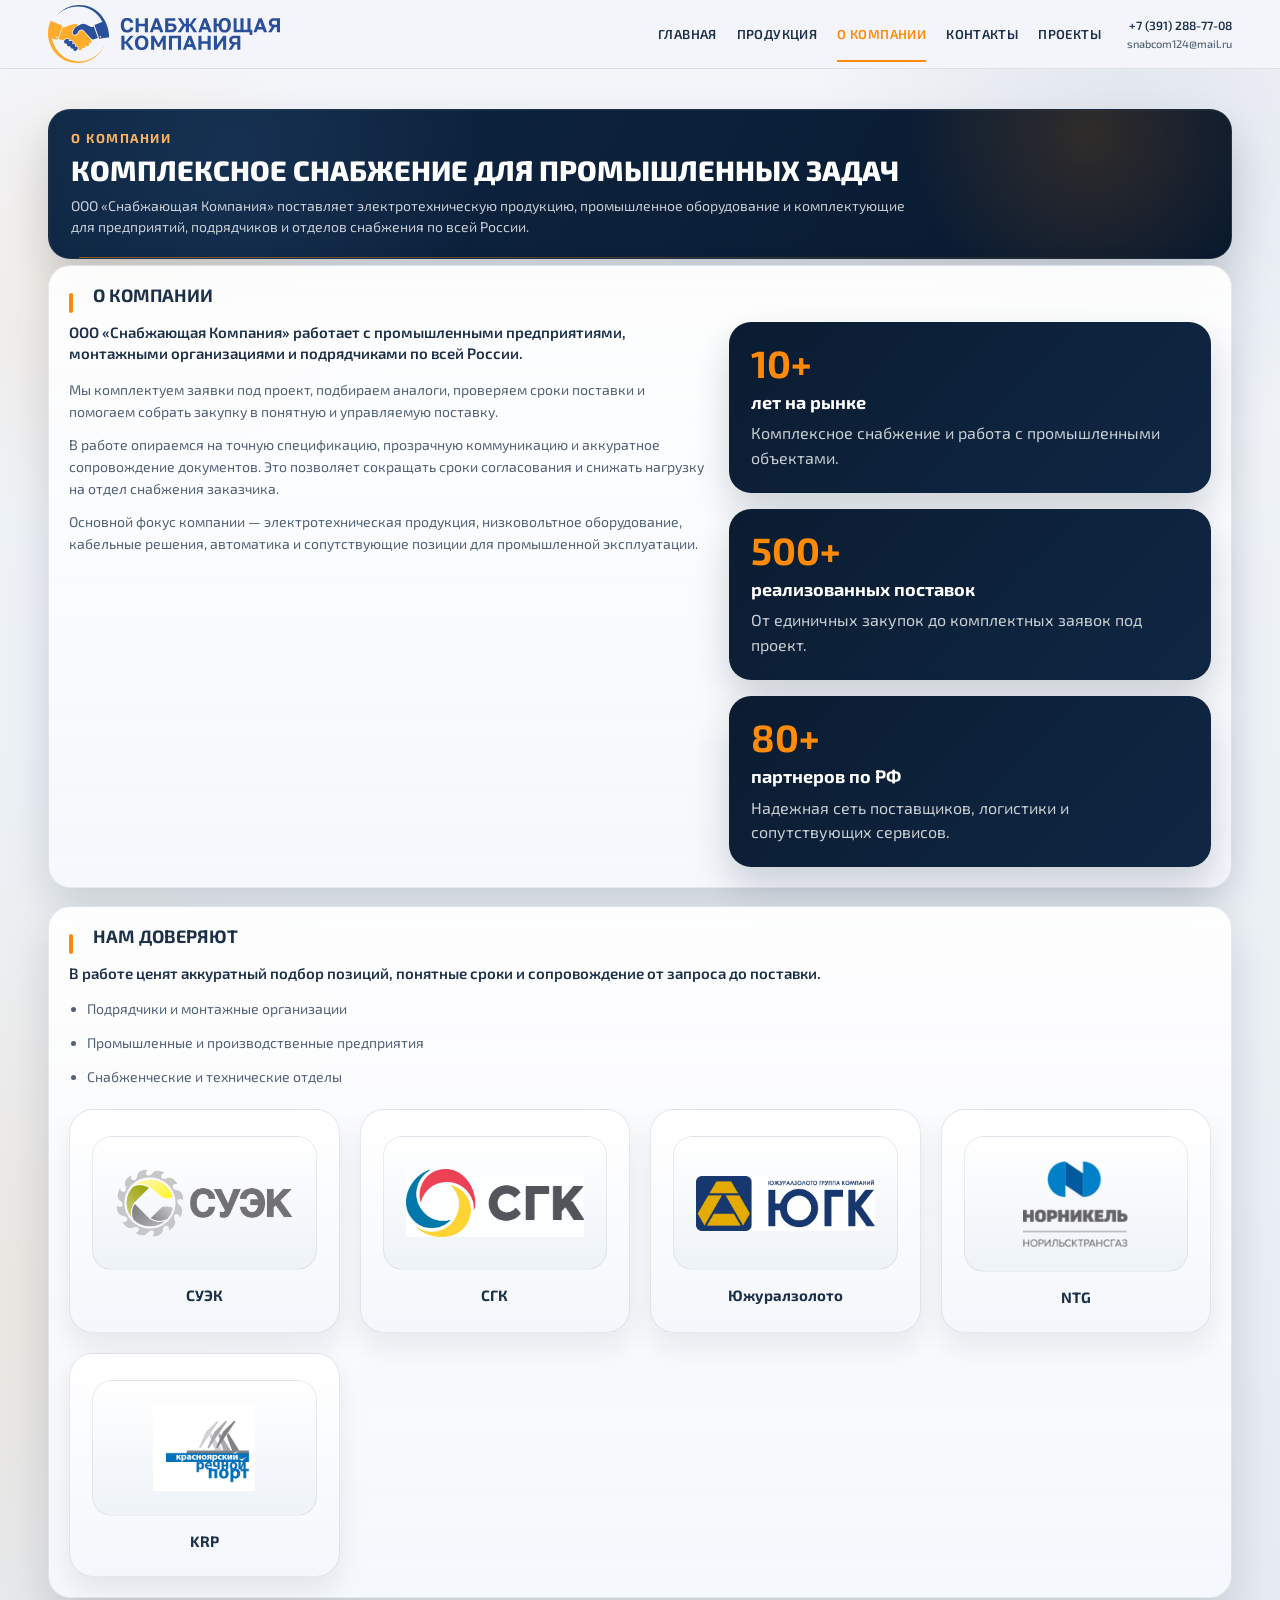
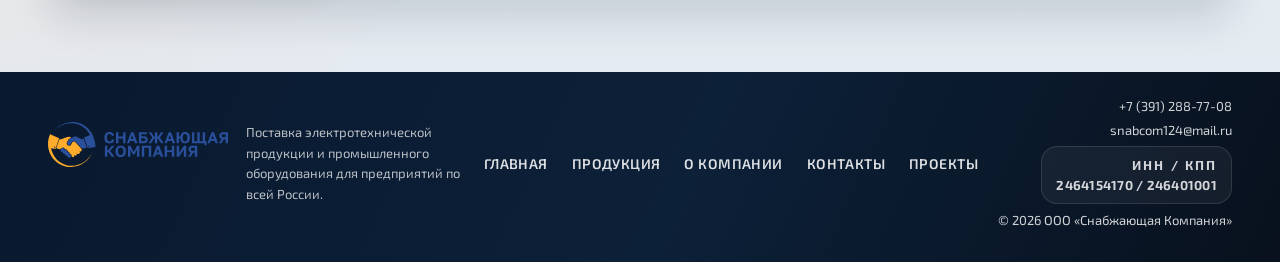
==== commit 0fac23de: "На показ" ====
--- a/about.html
+++ b/about.html
@@ -202,6 +202,10 @@
         <div class="footer-meta">
           <a href="tel:+73912887708">+7 (391) 288-77-08</a>
           <a href="mailto:snabcom124@mail.ru">snabcom124@mail.ru</a>
+          <div class="footer-legal" aria-label="Реквизиты компании">
+            <span class="footer-legal__label">ИНН / КПП</span>
+            <span class="footer-legal__value">2464154170 / 246401001</span>
+          </div>
           <span>© 2026 ООО «Снабжающая Компания»</span>
         </div>
       </div>
--- a/styles.css
+++ b/styles.css
@@ -91,7 +91,7 @@
 }
 
 .container {
-  width: min(1440px, calc(100% - 64px));
+  width: min(1380px, calc(100% - 72px));
   margin: 0 auto;
 }
 
@@ -101,7 +101,7 @@
 
 .content-zone {
   position: relative;
-  padding: 40px 0 72px;
+  padding: 32px 0 56px;
 }
 
 .content-zone::before {
@@ -130,8 +130,8 @@
   display: flex;
   align-items: center;
   justify-content: space-between;
-  gap: 22px;
-  min-height: 78px;
+  gap: 18px;
+  min-height: 72px;
 }
 
 .header-brand {
@@ -141,7 +141,7 @@
 }
 
 .header__logo {
-  width: min(270px, 100%);
+  width: min(248px, 100%);
 }
 
 .main-nav {
@@ -157,7 +157,7 @@
 .main-nav__links {
   display: flex;
   align-items: center;
-  gap: 24px;
+  gap: 20px;
 }
 
 .main-nav__contacts {
@@ -179,7 +179,7 @@
 
 .header-contacts a {
   color: var(--nav);
-  font-size: 13px;
+  font-size: 12px;
   font-weight: 600;
   line-height: 1.2;
   white-space: nowrap;
@@ -188,7 +188,7 @@
 
 .header-contacts a:last-child {
   color: var(--nav-muted);
-  font-size: 12px;
+  font-size: 11px;
   font-weight: 500;
 }
 
@@ -219,7 +219,7 @@
 .main-nav a {
   position: relative;
   padding: 8px 0;
-  font-size: 14px;
+  font-size: 13px;
   font-weight: 600;
   letter-spacing: 0.03em;
   text-transform: uppercase;
@@ -315,19 +315,19 @@
   display: flex;
   flex-direction: column;
   justify-content: flex-end;
-  min-height: 660px;
-  padding-top: 70px;
+  min-height: 600px;
+  padding-top: 56px;
 }
 
 .hero-content {
-  max-width: 660px;
-  padding: 58px 0 40px;
+  max-width: 620px;
+  padding: 44px 0 30px;
 }
 
 .hero-kicker {
   margin: 0 0 14px;
   color: var(--white);
-  font-size: clamp(24px, 3vw, 44px);
+  font-size: clamp(20px, 2.6vw, 36px);
   font-weight: 800;
   line-height: 1;
   text-transform: uppercase;
@@ -336,8 +336,8 @@
 .hero-title {
   margin: 0;
   color: var(--white);
-  max-width: 620px;
-  font-size: clamp(28px, 3.6vw, 54px);
+  max-width: 580px;
+  font-size: clamp(24px, 3.2vw, 46px);
   font-weight: 800;
   line-height: 0.98;
   text-transform: uppercase;
@@ -348,17 +348,17 @@
 }
 
 .hero-text {
-  max-width: 520px;
-  margin: 20px 0 26px;
+  max-width: 500px;
+  margin: 18px 0 22px;
   color: rgba(255, 255, 255, 0.9);
-  font-size: clamp(16px, 1.2vw, 20px);
+  font-size: clamp(15px, 1.05vw, 18px);
   line-height: 1.55;
 }
 
 .hero-actions {
   display: flex;
   flex-wrap: wrap;
-  gap: 16px;
+  gap: 14px;
 }
 
 .hero-button,
@@ -368,11 +368,11 @@
   align-items: center;
   justify-content: center;
   gap: 10px;
-  min-height: 50px;
-  padding: 0 22px;
+  min-height: 46px;
+  padding: 0 20px;
   border: 0;
   border-radius: 12px;
-  font-size: 15px;
+  font-size: 14px;
   font-weight: 700;
   letter-spacing: 0.03em;
   text-transform: uppercase;
@@ -415,8 +415,8 @@
 .hero-stat {
   display: flex;
   align-items: center;
-  gap: 14px;
-  padding: 18px 22px;
+  gap: 12px;
+  padding: 15px 18px;
   border-right: 1px solid rgba(255, 255, 255, 0.14);
 }
 
@@ -425,8 +425,8 @@
 }
 
 .hero-stat svg {
-  width: 28px;
-  height: 28px;
+  width: 24px;
+  height: 24px;
   color: rgba(255, 255, 255, 0.9);
   flex-shrink: 0;
 }
@@ -434,7 +434,7 @@
 .hero-stat strong {
   display: block;
   color: var(--white);
-  font-size: 26px;
+  font-size: 22px;
   font-weight: 700;
   line-height: 1;
 }
@@ -443,14 +443,14 @@
   display: block;
   margin-top: 3px;
   color: rgba(255, 255, 255, 0.78);
-  font-size: 15px;
+  font-size: 14px;
   line-height: 1.35;
 }
 
 .page-intro {
   position: relative;
   z-index: 1;
-  padding: 34px 0 10px;
+  padding: 24px 0 8px;
 }
 
 .page-intro__shell,
@@ -464,7 +464,7 @@
 
 .page-intro__shell {
   overflow: hidden;
-  padding: 30px 32px;
+  padding: 24px 26px;
 }
 
 .page-intro__shell::before {
@@ -484,33 +484,33 @@
 
 .page-intro__kicker,
 .request-kicker {
-  margin: 0 0 12px;
+  margin: 0 0 10px;
   color: var(--accent);
-  font-size: 14px;
+  font-size: 13px;
   font-weight: 700;
   letter-spacing: 0.12em;
   text-transform: uppercase;
 }
 
 .page-intro__title {
-  margin: 0 0 14px;
+  margin: 0 0 10px;
   color: var(--nav);
-  font-size: clamp(28px, 3vw, 42px);
+  font-size: clamp(24px, 2.6vw, 36px);
   font-weight: 800;
   line-height: 1.02;
   text-transform: uppercase;
 }
 
 .page-intro__text {
-  max-width: 760px;
+  max-width: 700px;
   margin: 0;
   color: var(--nav-muted);
-  font-size: 16px;
-  line-height: 1.6;
+  font-size: 15px;
+  line-height: 1.55;
 }
 
 .page-inner .content-zone {
-  padding-top: 28px;
+  padding-top: 22px;
 }
 
 .page-inner .page-intro__shell {
@@ -531,7 +531,7 @@
 .page-inner .page-intro__shell::after {
   content: "";
   position: absolute;
-  inset: auto 36px 0;
+  inset: auto 30px 0;
   height: 1px;
   background: linear-gradient(90deg, rgba(255, 138, 6, 0.52), rgba(255, 255, 255, 0));
   pointer-events: none;
@@ -554,19 +554,19 @@
 .site-section {
   position: relative;
   z-index: 1;
-  padding: 0 0 28px;
+  padding: 0 0 22px;
 }
 
 .section-shell {
-  padding: 28px;
+  padding: 24px;
 }
 
 .section-heading {
   display: flex;
   align-items: center;
   justify-content: space-between;
-  gap: 24px;
-  margin-bottom: 20px;
+  gap: 20px;
+  margin-bottom: 18px;
 }
 
 .section-heading.compact {
@@ -578,7 +578,7 @@
   margin: 0;
   padding-left: 24px;
   color: var(--nav);
-  font-size: clamp(22px, 1.7vw, 28px);
+  font-size: clamp(20px, 1.5vw, 25px);
   font-weight: 700;
   line-height: 1.08;
   text-transform: uppercase;
@@ -612,17 +612,17 @@
 .section-lead {
   margin: 0 0 18px;
   color: var(--nav);
-  font-size: clamp(18px, 1.5vw, 22px);
+  font-size: clamp(16px, 1.25vw, 19px);
   font-weight: 600;
   line-height: 1.45;
 }
 
 .section-text {
   display: grid;
-  gap: 14px;
+  gap: 12px;
   color: var(--nav-muted);
-  font-size: 16px;
-  line-height: 1.65;
+  font-size: 15px;
+  line-height: 1.6;
 }
 
 .section-text p,
@@ -749,11 +749,11 @@
 }
 
 .catalog-shell {
-  padding: 28px;
+  padding: 24px;
 }
 
 .product-page-shell {
-  padding: 30px;
+  padding: 24px;
   color: var(--white);
 }
 
@@ -1517,9 +1517,9 @@
   position: relative;
   display: grid;
   grid-template-columns: minmax(0, 1fr) 380px;
-  gap: 28px;
+  gap: 24px;
   align-items: start;
-  padding: 34px;
+  padding: 28px;
   border-radius: 28px;
   overflow: hidden;
   background: linear-gradient(120deg, #09192f 0%, #0c2b51 52%, #08111d 100%);
@@ -1546,7 +1546,7 @@
 .request-copy h2 {
   margin: 0 0 12px;
   color: var(--white);
-  font-size: clamp(28px, 3vw, 36px);
+  font-size: clamp(24px, 2.6vw, 32px);
   line-height: 1.05;
   text-transform: uppercase;
 }
@@ -1554,8 +1554,8 @@
 .request-text {
   margin: 0 0 20px;
   color: rgba(255, 255, 255, 0.82);
-  font-size: 16px;
-  line-height: 1.6;
+  font-size: 15px;
+  line-height: 1.55;
 }
 
 .request-list {
@@ -1586,8 +1586,8 @@
 
 .request-form {
   display: grid;
-  gap: 14px;
-  padding: 26px;
+  gap: 12px;
+  padding: 22px;
   border-radius: 24px;
   background: rgba(6, 19, 34, 0.42);
   border: 1px solid rgba(92, 128, 177, 0.28);
@@ -1964,6 +1964,32 @@
 .footer-meta span {
   color: rgba(255, 255, 255, 0.82);
   font-size: 14px;
+}
+
+.footer-legal {
+  display: grid;
+  gap: 4px;
+  width: fit-content;
+  padding: 10px 14px;
+  border-radius: 16px;
+  border: 1px solid rgba(255, 255, 255, 0.12);
+  background: rgba(255, 255, 255, 0.05);
+  justify-items: end;
+}
+
+.footer-legal__label {
+  color: rgba(255, 255, 255, 0.58);
+  font-size: 11px;
+  font-weight: 700;
+  letter-spacing: 0.16em;
+  text-transform: uppercase;
+}
+
+.footer-legal__value {
+  color: var(--white);
+  font-size: 14px;
+  font-weight: 700;
+  letter-spacing: 0.02em;
 }
 
 @media (max-width: 1180px) {
@@ -2462,6 +2488,10 @@
     justify-items: start;
     text-align: left;
   }
+
+  .footer-legal {
+    justify-items: start;
+  }
 }
 
 @media (max-width: 560px) {
@@ -3067,9 +3097,9 @@
 .category-card {
   display: flex;
   flex-direction: column;
-  min-height: 248px;
-  padding: 24px 22px;
-  border-radius: 24px;
+  min-height: 222px;
+  padding: 20px 18px;
+  border-radius: 22px;
   background: var(--dark-panel);
   border: 1px solid rgba(255, 255, 255, 0.06);
   box-shadow: 0 18px 34px rgba(8, 23, 42, 0.18);
@@ -3086,17 +3116,17 @@
   display: inline-flex;
   align-items: center;
   justify-content: center;
-  width: 72px;
-  height: 72px;
-  margin-bottom: 24px;
+  width: 64px;
+  height: 64px;
+  margin-bottom: 20px;
   border-radius: 18px;
   background: rgba(255, 138, 6, 0.08);
   color: var(--accent);
 }
 
 .category-card__media svg {
-  width: 42px;
-  height: 42px;
+  width: 36px;
+  height: 36px;
 }
 
 .category-card__body {
@@ -3107,25 +3137,25 @@
 .category-card__title {
   margin: 0;
   color: var(--accent);
-  font-size: 21px;
+  font-size: 19px;
   font-weight: 600;
   line-height: 1.22;
 }
 
 .category-card__text {
-  margin: 14px 0 0;
+  margin: 12px 0 0;
   color: rgba(255, 255, 255, 0.72);
-  font-size: 15px;
-  line-height: 1.6;
+  font-size: 14px;
+  line-height: 1.55;
 }
 
 .category-card__footer {
   display: flex;
   align-items: flex-end;
   justify-content: space-between;
-  gap: 16px;
+  gap: 14px;
   margin-top: auto;
-  padding-top: 18px;
+  padding-top: 14px;
   border-top: 1px solid rgba(255, 255, 255, 0.08);
 }
 
@@ -3231,18 +3261,18 @@
 
 .partners-grid {
   display: grid;
-  grid-template-columns: repeat(auto-fit, minmax(180px, 1fr));
-  gap: 18px;
+  grid-template-columns: repeat(auto-fit, minmax(220px, 1fr));
+  gap: 20px;
 }
 
 .partner-logo {
   display: grid;
-  gap: 14px;
+  gap: 16px;
   justify-items: center;
-  min-height: 164px;
-  padding: 22px 18px;
-  border-radius: 22px;
-  background: linear-gradient(180deg, rgba(255, 255, 255, 0.92), rgba(244, 247, 251, 0.98));
+  min-height: 208px;
+  padding: 26px 22px;
+  border-radius: 24px;
+  background: linear-gradient(180deg, rgba(255, 255, 255, 0.94), rgba(244, 247, 251, 0.98));
   border: 1px solid var(--line);
   box-shadow: 0 14px 28px rgba(8, 23, 42, 0.08);
   text-align: center;
@@ -3253,19 +3283,17 @@
   align-items: center;
   justify-content: center;
   width: 100%;
-  min-height: 96px;
-  padding: 18px;
-  border-radius: 18px;
+  min-height: 132px;
+  padding: 24px 22px;
+  border-radius: 20px;
   border: 1px solid rgba(16, 39, 66, 0.08);
-  background:
-    linear-gradient(135deg, rgba(255, 138, 6, 0.08), rgba(16, 39, 66, 0.04)),
-    linear-gradient(180deg, rgba(255, 255, 255, 0.96), rgba(244, 247, 251, 0.98));
+  background: linear-gradient(180deg, #ffffff 0%, #eef3f8 100%);
 }
 
 .partner-logo__image {
   width: 100%;
-  max-width: 156px;
-  max-height: 52px;
+  max-width: 220px;
+  max-height: 86px;
   object-fit: contain;
   object-position: center;
 }
@@ -3273,7 +3301,7 @@
 .partner-logo__caption {
   margin: 0;
   color: var(--nav);
-  font-size: 14px;
+  font-size: 15px;
   font-weight: 700;
 }
 
@@ -3391,95 +3419,180 @@
 }
 
 .page-contacts .content-zone {
-  padding: 26px 0 52px;
+  padding: 18px 0 34px;
 }
 
 .page-contacts .page-intro {
-  padding: 20px 0 8px;
+  padding: 10px 0 6px;
 }
 
 .page-contacts .page-intro__shell {
-  padding: 24px 28px;
+  padding: 18px 22px;
 }
 
 .page-contacts .page-intro__title {
-  margin-bottom: 10px;
-  font-size: clamp(24px, 2.6vw, 34px);
+  margin-bottom: 6px;
+  font-size: clamp(22px, 2.3vw, 30px);
 }
 
 .page-contacts .page-intro__text {
-  max-width: 720px;
+  max-width: 640px;
+  font-size: 15px;
+  line-height: 1.55;
+}
+
+.page-contacts .site-section {
+  padding: 0 0 10px;
+}
+
+.page-contacts .contacts-shell {
+  grid-template-columns: minmax(320px, 0.76fr) minmax(0, 1.24fr);
+  border-radius: 22px;
+}
+
+.page-contacts .contacts-map-side {
+  min-height: 420px;
+}
+
+.page-contacts .contacts-panel {
+  grid-template-columns: minmax(0, 1fr) 280px;
+  grid-template-areas:
+    "heading heading"
+    "top top"
+    "details form";
+  gap: 18px;
+  padding: 22px;
+  align-items: start;
+}
+
+.page-contacts .contacts-heading {
+  grid-area: heading;
+  gap: 12px;
+}
+
+.page-contacts .contacts-heading h2 {
+  font-size: clamp(22px, 2.2vw, 30px);
+}
+
+.page-contacts .contacts-heading-accent {
+  width: 46px;
+  height: 8px;
+}
+
+.page-contacts .contacts-top {
+  grid-area: top;
+  grid-template-columns: minmax(0, 1fr) 210px;
+  gap: 16px;
+}
+
+.page-contacts .contacts-meta {
+  gap: 8px;
+  padding: 14px 16px;
+  border-radius: 16px;
+  background: rgba(255, 255, 255, 0.68);
+  border: 1px solid rgba(16, 39, 66, 0.08);
+}
+
+.page-contacts .contacts-link {
   font-size: 16px;
 }
 
-.page-contacts .site-section {
-  padding: 0 0 18px;
-}
-
-.page-contacts .contacts-shell {
-  grid-template-columns: minmax(0, 0.95fr) minmax(340px, 0.9fr);
-  border-radius: 24px;
-}
-
-.page-contacts .contacts-map-side {
-  min-height: 500px;
-}
-
-.page-contacts .contacts-panel {
-  gap: 22px;
-  padding: 28px;
-}
-
-.page-contacts .contacts-heading {
-  gap: 14px;
-}
-
-.page-contacts .contacts-heading h2 {
-  font-size: clamp(24px, 2.4vw, 34px);
-}
-
-.page-contacts .contacts-heading-accent {
-  width: 54px;
-  height: 10px;
-}
-
-.page-contacts .contacts-top {
-  grid-template-columns: minmax(0, 1fr) 220px;
-  gap: 20px;
-}
-
-.page-contacts .contacts-link {
-  font-size: 17px;
+.page-contacts .contacts-note {
+  font-size: 14px;
+  line-height: 1.45;
+}
+
+.page-contacts .contacts-hours {
+  gap: 10px;
+  min-height: 100%;
+  padding: 14px 0 14px 16px;
 }
 
 .page-contacts .contacts-details {
-  gap: 12px;
+  grid-area: details;
+  gap: 10px;
   padding-top: 0;
+  border-top: 0;
+  align-content: start;
 }
 
 .page-contacts .company-details {
-  gap: 12px 14px;
+  gap: 10px 12px;
 }
 
 .page-contacts .company-details__item {
-  padding: 14px 16px;
+  padding: 12px 14px;
+  border-radius: 14px;
+}
+
+.page-contacts .company-details__item--wide {
+  grid-column: 1 / -1;
 }
 
 .page-contacts .company-details dd {
   font-size: 13px;
-  line-height: 1.5;
+  line-height: 1.42;
 }
 
 .page-contacts .contacts-form {
-  gap: 16px;
-}
-
+  grid-area: form;
+  grid-template-columns: 1fr;
+  gap: 12px;
+  padding: 16px;
+  border-radius: 18px;
+  background: linear-gradient(180deg, rgba(255, 255, 255, 0.88), rgba(243, 247, 252, 0.96));
+  border: 1px solid rgba(16, 39, 66, 0.08);
+  align-content: start;
+}
+
+.page-contacts .contacts-form-field span {
+  font-size: 13px;
+}
+
+.page-contacts .contacts-form-field input,
 .page-contacts .contacts-form-field textarea {
-  min-height: 110px;
+  padding: 12px 14px;
+}
+
+.page-contacts .contacts-form-field textarea {
+  min-height: 88px;
 }
 
 .page-contacts .contacts-submit {
-  min-height: 46px;
+  min-height: 44px;
+}
+
+.page-contacts .site-footer {
+  margin-top: 6px;
+  padding: 22px 0 28px;
+}
+
+@media (max-width: 1080px) {
+  .page-contacts .contacts-shell {
+    grid-template-columns: 1fr;
+  }
+
+  .page-contacts .contacts-panel {
+    order: 1;
+  }
+
+  .page-contacts .contacts-map-side {
+    order: 2;
+    min-height: 300px;
+  }
+
+  .page-contacts .contacts-panel {
+    grid-template-columns: 1fr;
+    grid-template-areas:
+      "heading"
+      "top"
+      "details"
+      "form";
+  }
+
+  .page-contacts .contacts-top {
+    grid-template-columns: 1fr;
+  }
 }
 
 @media (max-width: 1160px) {
@@ -3846,6 +3959,180 @@
   object-fit: cover;
 }
 
+.page-product .content-zone {
+  padding: 24px 0 44px;
+}
+
+.page-product .page-intro {
+  padding: 18px 0 8px;
+}
+
+.page-product .page-intro__shell {
+  padding: 20px 22px;
+}
+
+.page-product .page-intro__title {
+  font-size: clamp(22px, 2.3vw, 32px);
+}
+
+.page-product .page-intro__text {
+  max-width: 720px;
+  font-size: 14px;
+  line-height: 1.5;
+}
+
+.page-product .product-page-shell {
+  padding: 20px;
+}
+
+.page-product .product-detail-shell {
+  grid-template-columns: minmax(0, 1fr) 320px;
+  gap: 18px;
+}
+
+.page-product .product-gallery {
+  gap: 12px;
+}
+
+.page-product .product-stage__frame {
+  min-height: 360px;
+  border-radius: 20px;
+}
+
+.page-product .product-stage__frame::after {
+  height: 150px;
+}
+
+.page-product .product-stage__image {
+  min-height: 360px;
+}
+
+.page-product .product-stage__badge {
+  top: 16px;
+  left: 16px;
+  padding: 7px 10px;
+  font-size: 11px;
+}
+
+.page-product .product-stage__title {
+  left: 20px;
+  right: 20px;
+  bottom: 46px;
+  font-size: 24px;
+}
+
+.page-product .product-stage__caption {
+  left: 20px;
+  right: 20px;
+  bottom: 18px;
+  font-size: 14px;
+}
+
+.page-product .product-gallery__thumbs {
+  gap: 10px;
+}
+
+.page-product .product-thumb {
+  padding: 7px;
+  border-radius: 16px;
+}
+
+.page-product .product-thumb__image {
+  border-radius: 12px;
+}
+
+.page-product .product-aside {
+  gap: 18px;
+  padding: 20px;
+  border-radius: 20px;
+}
+
+.page-product .product-aside__label {
+  margin-bottom: 10px;
+}
+
+.page-product .product-aside__title {
+  margin: 0 0 8px;
+  font-size: 24px;
+}
+
+.page-product .product-aside__text {
+  font-size: 15px;
+  line-height: 1.55;
+}
+
+.page-product .product-aside__contacts {
+  gap: 8px;
+}
+
+.page-product .product-aside__contacts a {
+  font-size: 15px;
+}
+
+.page-product .product-aside__button {
+  min-height: 44px;
+  font-size: 13px;
+}
+
+.page-product .product-tabs-shell {
+  margin-top: 24px;
+  padding-top: 24px;
+}
+
+.page-product .product-tabs-nav {
+  gap: 10px;
+  margin: 0 0 20px;
+}
+
+.page-product .product-tabs-button {
+  min-height: 42px;
+  padding: 0 16px;
+  font-size: 13px;
+}
+
+.page-product .product-copy {
+  gap: 14px;
+  font-size: 15px;
+  line-height: 1.65;
+}
+
+.page-product .product-copy h3 {
+  font-size: 20px;
+}
+
+.page-product .product-spec-table {
+  min-width: 620px;
+}
+
+.page-product .product-spec-table th,
+.page-product .product-spec-table td {
+  padding: 13px 14px;
+  font-size: 14px;
+}
+
+.page-product .product-media-grid {
+  gap: 14px;
+}
+
+.page-product .product-media-card {
+  gap: 12px;
+  padding: 16px;
+  border-radius: 20px;
+}
+
+.page-product .product-media-card h3 {
+  font-size: 18px;
+}
+
+.page-product .product-media-card p {
+  font-size: 14px;
+  line-height: 1.55;
+}
+
+.page-product .product-media-card__preview {
+  font-size: 20px;
+}
+
 @media (max-width: 1200px) {
   .catalog-shell--archive .catalog-layout {
     grid-template-columns: 1fr;
@@ -3891,3 +4178,1454 @@
     min-height: 260px;
   }
 }
+
+@media (min-width: 1025px) {
+  .container {
+    width: min(1280px, calc(100% - 96px));
+  }
+
+  .content-zone {
+    padding: 24px 0 44px;
+  }
+
+  .site-main {
+    min-height: calc(100vh - 180px);
+  }
+
+  .header-row {
+    min-height: 68px;
+  }
+
+  .header__logo {
+    width: min(232px, 100%);
+  }
+
+  .hero .container {
+    min-height: 540px;
+    padding-top: 48px;
+  }
+
+  .hero-content {
+    max-width: 560px;
+    padding: 36px 0 24px;
+  }
+
+  .hero-kicker {
+    font-size: clamp(18px, 2vw, 30px);
+  }
+
+  .hero-title {
+    max-width: 540px;
+    font-size: clamp(22px, 2.8vw, 40px);
+  }
+
+  .hero-text {
+    max-width: 460px;
+    margin: 14px 0 18px;
+    font-size: 14px;
+    line-height: 1.5;
+  }
+
+  .hero-stat {
+    padding: 12px 14px;
+  }
+
+  .page-intro {
+    padding: 18px 0 6px;
+  }
+
+  .page-intro__shell {
+    padding: 20px 22px;
+    border-radius: 22px;
+  }
+
+  .page-intro__title {
+    font-size: clamp(22px, 2.2vw, 32px);
+  }
+
+  .page-intro__text {
+    max-width: 660px;
+    font-size: 14px;
+  }
+
+  .site-section {
+    padding: 0 0 18px;
+  }
+
+  .section-shell {
+    padding: 20px;
+    border-radius: 22px;
+  }
+
+  .section-heading {
+    margin-bottom: 16px;
+  }
+
+  .section-heading h2 {
+    font-size: clamp(18px, 1.2vw, 24px);
+  }
+
+  .section-lead {
+    margin-bottom: 14px;
+    font-size: 15px;
+  }
+
+  .section-text,
+  .trust-list,
+  .catalog-head__text,
+  .request-text,
+  .project-case__text,
+  .project-card p {
+    font-size: 14px;
+    line-height: 1.55;
+  }
+
+  .about-grid,
+  .catalog-layout,
+  .request-shell,
+  .contacts-shell,
+  .footer-grid {
+    gap: 20px;
+  }
+
+  .products-grid,
+  .projects-grid,
+  .category-grid,
+  .catalog-products,
+  .product-media-grid {
+    gap: 16px;
+  }
+
+  .category-card,
+  .project-case,
+  .project-case__media-card,
+  .project-case__content-card,
+  .project-card {
+    border-radius: 20px;
+  }
+
+  .category-card {
+    min-height: 204px;
+    padding: 18px 16px;
+  }
+
+  .category-card__media {
+    width: 58px;
+    height: 58px;
+    margin-bottom: 16px;
+  }
+
+  .category-card__media svg {
+    width: 32px;
+    height: 32px;
+  }
+
+  .category-card__title,
+  .project-case__title,
+  .project-card h3 {
+    font-size: 18px;
+  }
+
+  .category-card__text,
+  .category-card__meta {
+    font-size: 13px;
+  }
+
+  .request-shell {
+    grid-template-columns: minmax(0, 1fr) 330px;
+    padding: 24px;
+  }
+
+  .request-copy h2 {
+    font-size: clamp(22px, 2.2vw, 28px);
+  }
+
+  .request-form,
+  .contacts-form {
+    padding: 18px;
+  }
+
+  .catalog-shell,
+  .product-page-shell {
+    padding: 20px;
+  }
+
+  .catalog-layout,
+  .catalog-shell--archive .catalog-layout {
+    grid-template-columns: 270px minmax(0, 1fr);
+    gap: 24px;
+  }
+
+  .catalog-sidebar__panel {
+    top: 92px;
+    padding-right: 18px;
+  }
+
+  .catalog-accordion__trigger {
+    font-size: 15px;
+  }
+
+  .catalog-accordion__link {
+    font-size: 13px;
+  }
+
+  .catalog-panel-group {
+    padding: 18px;
+    border-radius: 18px;
+  }
+
+  .catalog-panel-group__head h3 {
+    font-size: 19px;
+  }
+
+  .catalog-product .woocommerce-LoopProduct-link {
+    padding: 14px;
+    border-radius: 18px;
+  }
+
+  .catalog-product .woocommerce-loop-product__title {
+    font-size: 16px;
+  }
+
+  .catalog-head h2 {
+    font-size: clamp(20px, 1.5vw, 28px);
+  }
+
+  .catalog-head__cta,
+  .catalog-card__link,
+  .product-aside__button {
+    min-height: 42px;
+    padding: 0 16px;
+    font-size: 13px;
+  }
+
+  .page-product .page-intro__title {
+    font-size: clamp(20px, 2vw, 28px);
+  }
+
+  .page-product .product-page-shell {
+    padding: 18px;
+  }
+
+  .page-product .product-detail-shell {
+    grid-template-columns: minmax(0, 1fr) 300px;
+    gap: 16px;
+  }
+
+  .page-product .product-stage__frame,
+  .page-product .product-stage__image {
+    min-height: 320px;
+  }
+
+  .page-product .product-stage__title {
+    font-size: 22px;
+  }
+
+  .page-product .product-stage__caption,
+  .page-product .product-aside__text,
+  .page-product .product-copy,
+  .page-product .product-media-card p {
+    font-size: 14px;
+  }
+
+  .page-product .product-aside {
+    padding: 18px;
+  }
+
+  .page-product .product-aside__title {
+    font-size: 22px;
+  }
+
+  .page-product .product-tabs-shell {
+    margin-top: 20px;
+    padding-top: 20px;
+  }
+
+  .page-product .product-tabs-button {
+    min-height: 40px;
+    font-size: 12px;
+  }
+
+  .page-product .product-spec-table th,
+  .page-product .product-spec-table td {
+    padding: 12px 13px;
+    font-size: 13px;
+  }
+
+  .page-contacts .contacts-shell {
+    grid-template-columns: minmax(300px, 0.72fr) minmax(0, 1.28fr);
+  }
+
+  .page-contacts .contacts-map-side {
+    min-height: 360px;
+  }
+
+  .page-contacts .contacts-panel {
+    padding: 18px;
+    gap: 14px;
+  }
+
+  .page-contacts .company-details dd,
+  .page-contacts .contacts-note {
+    font-size: 13px;
+  }
+
+  .footer-logo {
+    width: 180px;
+  }
+
+  .footer-description,
+  .footer-meta a,
+  .footer-meta span,
+  .footer-legal__value {
+    font-size: 13px;
+  }
+}
+
+@media (max-width: 1024px) {
+  .container {
+    width: min(100%, calc(100% - 48px));
+  }
+
+  .content-zone {
+    padding: 24px 0 40px;
+  }
+
+  .hero .container {
+    min-height: 500px;
+    padding-top: 40px;
+  }
+
+  .hero-content {
+    max-width: 540px;
+    padding: 32px 0 22px;
+  }
+
+  .hero-title {
+    font-size: clamp(24px, 4vw, 38px);
+  }
+
+  .hero-text,
+  .page-intro__text,
+  .section-text,
+  .request-text,
+  .project-case__text,
+  .project-card p {
+    font-size: 14px;
+  }
+
+  .hero-stats {
+    grid-template-columns: repeat(3, minmax(0, 1fr));
+  }
+
+  .about-grid,
+  .request-shell,
+  .footer-grid,
+  .catalog-layout,
+  .catalog-shell--archive .catalog-layout,
+  .product-detail-shell,
+  .contacts-shell {
+    grid-template-columns: 1fr;
+  }
+
+  .category-grid,
+  .products-grid,
+  .projects-grid,
+  .catalog-products,
+  .product-media-grid {
+    grid-template-columns: repeat(2, minmax(0, 1fr));
+  }
+
+  .catalog-sidebar__panel {
+    position: static;
+    padding: 0 0 16px;
+    border-right: 0;
+    border-bottom: 1px solid rgba(255, 255, 255, 0.08);
+  }
+
+  .page-product .product-aside {
+    order: 2;
+  }
+
+  .page-product .product-gallery {
+    order: 1;
+  }
+
+  .page-product .product-stage__frame,
+  .page-product .product-stage__image {
+    min-height: 300px;
+  }
+
+  .page-contacts .contacts-panel {
+    grid-template-columns: 1fr;
+    grid-template-areas:
+      "heading"
+      "top"
+      "details"
+      "form";
+  }
+
+  .page-contacts .contacts-map-side {
+    order: 2;
+    min-height: 280px;
+  }
+
+  .page-contacts .contacts-panel {
+    order: 1;
+  }
+
+  .footer-nav,
+  .footer-meta {
+    justify-content: flex-start;
+    justify-items: start;
+    text-align: left;
+  }
+}
+
+@media (max-width: 820px) {
+  .container {
+    width: min(100%, calc(100% - 36px));
+  }
+
+  .hero .container {
+    min-height: 460px;
+  }
+
+  .hero-content {
+    padding: 26px 0 18px;
+  }
+
+  .hero-stats,
+  .category-grid,
+  .products-grid,
+  .projects-grid,
+  .catalog-products,
+  .product-media-grid {
+    grid-template-columns: 1fr;
+  }
+
+  .hero-stat {
+    border-right: 0;
+    border-bottom: 1px solid rgba(255, 255, 255, 0.12);
+  }
+
+  .hero-stat:last-child {
+    border-bottom: 0;
+  }
+
+  .section-shell,
+  .request-shell,
+  .catalog-shell,
+  .product-page-shell {
+    padding: 18px;
+  }
+
+  .page-intro__shell {
+    padding: 18px;
+  }
+
+  .project-case {
+    gap: 14px;
+  }
+
+  .project-case__media {
+    min-height: 190px;
+  }
+
+  .page-product .product-gallery__thumbs {
+    grid-template-columns: repeat(2, minmax(0, 1fr));
+  }
+
+  .page-product .product-stage__frame,
+  .page-product .product-stage__image {
+    min-height: 280px;
+  }
+
+  .page-contacts .contacts-top,
+  .page-contacts .company-details {
+    grid-template-columns: 1fr;
+  }
+
+  .page-contacts .company-details__item--wide {
+    grid-column: auto;
+  }
+}
+
+@media (max-width: 560px) {
+  .container {
+    width: min(100%, calc(100% - 24px));
+  }
+
+  .content-zone {
+    padding: 18px 0 30px;
+  }
+
+  .header-row {
+    min-height: 64px;
+  }
+
+  .header__logo {
+    width: 190px;
+  }
+
+  .hero .container {
+    min-height: 410px;
+    padding-top: 28px;
+  }
+
+  .hero-kicker {
+    font-size: 18px;
+  }
+
+  .hero-title {
+    font-size: clamp(22px, 8vw, 32px);
+  }
+
+  .hero-text {
+    margin: 12px 0 16px;
+    font-size: 13px;
+  }
+
+  .hero-button,
+  .submit-button,
+  .contacts-submit,
+  .catalog-head__cta,
+  .catalog-card__link,
+  .product-aside__button {
+    width: 100%;
+    min-height: 42px;
+    font-size: 12px;
+  }
+
+  .page-intro__title {
+    font-size: clamp(20px, 7vw, 28px);
+  }
+
+  .page-intro__text,
+  .section-text,
+  .section-lead,
+  .request-text,
+  .trust-list {
+    font-size: 13px;
+  }
+
+  .section-shell,
+  .request-shell,
+  .catalog-shell,
+  .product-page-shell,
+  .page-product .product-page-shell,
+  .page-contacts .contacts-panel {
+    padding: 16px;
+  }
+
+  .page-product .product-stage__frame,
+  .page-product .product-stage__image {
+    min-height: 240px;
+  }
+
+  .page-product .product-stage__title {
+    font-size: 18px;
+    bottom: 40px;
+  }
+
+  .page-product .product-stage__caption {
+    font-size: 12px;
+    bottom: 16px;
+  }
+
+  .page-product .product-aside__title {
+    font-size: 20px;
+  }
+
+  .page-product .product-tabs-button {
+    width: 100%;
+  }
+
+  .footer-logo {
+    width: 160px;
+  }
+}
+
+/* Final compact product/catalog overrides */
+.catalog-products {
+  gap: 14px;
+}
+
+.catalog-product .woocommerce-LoopProduct-link {
+  gap: 8px;
+  padding: 12px;
+  border-radius: 18px;
+  box-shadow: 0 14px 28px rgba(2, 10, 19, 0.14);
+}
+
+.catalog-product .woocommerce-LoopProduct-link:hover {
+  transform: translateY(-2px);
+}
+
+.catalog-product__image-wrap {
+  aspect-ratio: 16 / 9;
+  padding: 10px;
+  border-radius: 16px;
+}
+
+.catalog-product__image-wrap img {
+  width: 88%;
+  height: 88%;
+}
+
+.catalog-product__taxonomy {
+  margin-top: 4px;
+  font-size: 11px;
+}
+
+.catalog-product .woocommerce-loop-product__title {
+  margin-top: 4px;
+  font-size: 16px;
+  line-height: 1.3;
+}
+
+.page-product .product-detail-shell {
+  grid-template-columns: minmax(0, 0.95fr) 292px;
+  align-items: start;
+}
+
+.page-product .product-gallery {
+  max-width: 720px;
+}
+
+.page-product .product-stage__frame {
+  min-height: 0;
+  aspect-ratio: 5 / 4;
+  max-height: 420px;
+  padding: 18px 18px 108px;
+  border-radius: 18px;
+}
+
+.page-product .product-stage__image {
+  position: absolute;
+  inset: 18px 18px 108px;
+  width: calc(100% - 36px);
+  height: calc(100% - 126px);
+  min-height: 0;
+  object-fit: contain;
+}
+
+.page-product .product-stage__frame::after {
+  height: 150px;
+}
+
+.page-product .product-stage__badge {
+  top: 14px;
+  left: 14px;
+}
+
+.page-product .product-stage__title {
+  left: 18px;
+  right: 18px;
+  bottom: 42px;
+  font-size: 20px;
+}
+
+.page-product .product-stage__caption {
+  left: 18px;
+  right: 18px;
+  bottom: 16px;
+  font-size: 13px;
+  line-height: 1.45;
+}
+
+.page-product .product-gallery__thumbs {
+  gap: 8px;
+}
+
+.page-product .product-thumb {
+  padding: 5px;
+  border-radius: 14px;
+}
+
+.page-product .product-thumb__image {
+  aspect-ratio: 1;
+  border-radius: 10px;
+  object-fit: contain;
+  background: linear-gradient(180deg, #eef2f6 0%, #dde3ec 100%);
+}
+
+@media (max-width: 1024px) {
+  .catalog-products {
+    gap: 12px;
+  }
+
+  .catalog-product .woocommerce-LoopProduct-link {
+    padding: 11px;
+  }
+
+  .catalog-product .woocommerce-loop-product__title {
+    font-size: 15px;
+  }
+
+  .page-product .product-gallery {
+    max-width: none;
+  }
+
+  .page-product .product-stage__frame {
+    aspect-ratio: 4 / 3;
+    max-height: none;
+    padding: 16px 16px 98px;
+  }
+
+  .page-product .product-stage__image {
+    inset: 16px 16px 98px;
+    width: calc(100% - 32px);
+    height: calc(100% - 114px);
+  }
+}
+
+@media (max-width: 820px) {
+  .catalog-product .woocommerce-LoopProduct-link {
+    padding: 10px;
+  }
+
+  .catalog-product__image-wrap {
+    aspect-ratio: 15 / 9;
+    padding: 8px;
+  }
+
+  .page-product .product-detail-shell {
+    grid-template-columns: 1fr;
+  }
+
+  .page-product .product-stage__frame {
+    aspect-ratio: 1 / 1;
+    padding: 14px 14px 92px;
+  }
+
+  .page-product .product-stage__image {
+    inset: 14px 14px 92px;
+    width: calc(100% - 28px);
+    height: calc(100% - 106px);
+  }
+
+  .page-product .product-stage__title {
+    font-size: 18px;
+    bottom: 36px;
+  }
+
+  .page-product .product-stage__caption {
+    font-size: 12px;
+    bottom: 12px;
+  }
+
+  .page-product .product-gallery__thumbs {
+    grid-template-columns: repeat(4, minmax(0, 1fr));
+  }
+}
+
+@media (max-width: 560px) {
+  .catalog-product .woocommerce-LoopProduct-link {
+    padding: 10px;
+    border-radius: 16px;
+  }
+
+  .catalog-product__taxonomy {
+    font-size: 10px;
+  }
+
+  .catalog-product .woocommerce-loop-product__title {
+    font-size: 14px;
+  }
+
+  .page-product .product-page-shell {
+    padding: 14px;
+  }
+
+  .page-product .product-stage__frame {
+    aspect-ratio: 1 / 1.02;
+    padding: 12px 12px 84px;
+    border-radius: 16px;
+  }
+
+  .page-product .product-stage__image {
+    inset: 12px 12px 84px;
+    width: calc(100% - 24px);
+    height: calc(100% - 96px);
+  }
+
+  .page-product .product-stage__badge {
+    top: 10px;
+    left: 10px;
+    padding: 6px 9px;
+    font-size: 10px;
+  }
+
+  .page-product .product-stage__title {
+    left: 14px;
+    right: 14px;
+    bottom: 32px;
+    font-size: 16px;
+  }
+
+  .page-product .product-stage__caption {
+    left: 14px;
+    right: 14px;
+    bottom: 10px;
+    font-size: 11px;
+    line-height: 1.35;
+  }
+
+  .page-product .product-gallery__thumbs {
+    gap: 6px;
+  }
+
+  .page-product .product-thumb {
+    padding: 4px;
+    border-radius: 12px;
+  }
+}
+
+/* Product layout refresh */
+.page-products .catalog-products {
+  grid-template-columns: repeat(auto-fit, minmax(190px, 220px));
+  justify-content: start;
+  gap: 12px;
+}
+
+.page-products .catalog-product {
+  width: 100%;
+  max-width: 220px;
+}
+
+.page-products .catalog-product .woocommerce-LoopProduct-link {
+  display: flex;
+  flex-direction: column;
+  align-items: stretch;
+  gap: 10px;
+  padding: 10px;
+  border-radius: 18px;
+  background: linear-gradient(180deg, rgba(255, 255, 255, 0.05), rgba(255, 255, 255, 0.03));
+  border: 1px solid rgba(255, 255, 255, 0.08);
+  box-shadow: 0 10px 24px rgba(5, 15, 27, 0.12);
+}
+
+.page-products .catalog-product__image-wrap {
+  aspect-ratio: 16 / 10;
+  width: 100%;
+  min-width: 0;
+  padding: 10px;
+  border-radius: 14px;
+}
+
+.page-products .catalog-product__image-wrap img {
+  width: 86%;
+  height: 86%;
+}
+
+.page-products .catalog-product__taxonomy {
+  margin: 0;
+  font-size: 10px;
+  letter-spacing: 0.1em;
+}
+
+.page-products .catalog-product .woocommerce-loop-product__title {
+  margin: 0;
+  font-size: 15px;
+  line-height: 1.25;
+}
+
+.page-product .product-page-shell {
+  max-width: 1140px;
+  margin: 0 auto;
+  padding: 22px;
+}
+
+.page-product .product-detail-shell {
+  grid-template-columns: minmax(0, 1fr) 300px;
+  gap: 22px;
+}
+
+.page-product .product-gallery {
+  gap: 14px;
+}
+
+.page-product .product-stage {
+  margin: 0;
+}
+
+.page-product .product-stage__frame {
+  display: flex;
+  flex-direction: column;
+  gap: 10px;
+  min-height: 0;
+  max-height: none;
+  padding: 14px;
+  border-radius: 22px;
+  background: linear-gradient(180deg, rgba(255, 255, 255, 0.08), rgba(255, 255, 255, 0.04));
+  border: 1px solid rgba(255, 255, 255, 0.08);
+  box-shadow: 0 18px 30px rgba(4, 14, 27, 0.14);
+}
+
+.page-product .product-stage__frame::after {
+  display: none;
+}
+
+.page-product .product-stage__image {
+  position: static;
+  display: block;
+  width: 100%;
+  height: clamp(260px, 31vw, 390px);
+  min-height: 0;
+  padding: 18px;
+  border-radius: 18px;
+  background: linear-gradient(180deg, #eef2f6 0%, #d7dde7 100%);
+  object-fit: contain;
+  box-sizing: border-box;
+}
+
+.page-product .product-stage__badge {
+  position: static;
+  z-index: auto;
+  align-self: flex-start;
+  margin-top: 2px;
+  padding: 6px 10px;
+  font-size: 10px;
+  letter-spacing: 0.1em;
+}
+
+.page-product .product-stage__title {
+  position: static;
+  margin: 0;
+  color: var(--white);
+  font-size: 22px;
+  line-height: 1.16;
+}
+
+.page-product .product-stage__caption {
+  position: static;
+  margin: 0;
+  color: rgba(255, 255, 255, 0.72);
+  font-size: 14px;
+  line-height: 1.5;
+}
+
+.page-product .product-gallery__thumbs {
+  grid-template-columns: repeat(4, minmax(0, 110px));
+  justify-content: start;
+  gap: 10px;
+}
+
+.page-product .product-thumb {
+  padding: 5px;
+  border-radius: 14px;
+  background: rgba(255, 255, 255, 0.04);
+}
+
+.page-product .product-thumb__image {
+  aspect-ratio: 1;
+  padding: 8px;
+  background: linear-gradient(180deg, #eef2f6 0%, #dde3ec 100%);
+  box-sizing: border-box;
+}
+
+.page-product .product-aside {
+  position: sticky;
+  top: 104px;
+  gap: 16px;
+  padding: 18px;
+  border-radius: 22px;
+}
+
+.page-product .product-aside__title {
+  font-size: 22px;
+}
+
+.page-product .product-aside__text,
+.page-product .product-aside__contacts a {
+  font-size: 14px;
+}
+
+@media (max-width: 1024px) {
+  .page-products .catalog-products {
+    grid-template-columns: repeat(auto-fit, minmax(250px, 300px));
+    justify-content: start;
+  }
+
+  .page-products .catalog-product {
+    max-width: 300px;
+  }
+
+  .page-products .catalog-product .woocommerce-LoopProduct-link {
+    gap: 9px;
+    padding: 10px;
+  }
+
+  .page-products .catalog-product .woocommerce-loop-product__title {
+    font-size: 14px;
+  }
+
+  .page-product .product-page-shell {
+    max-width: none;
+    padding: 18px;
+  }
+
+  .page-product .product-detail-shell {
+    grid-template-columns: minmax(0, 1fr) 280px;
+    gap: 18px;
+  }
+
+  .page-product .product-stage__image {
+    height: clamp(240px, 42vw, 360px);
+  }
+}
+
+@media (max-width: 820px) {
+  .page-products .catalog-products {
+    grid-template-columns: repeat(auto-fit, minmax(160px, 184px));
+    justify-content: start;
+  }
+
+  .page-products .catalog-product {
+    max-width: 184px;
+  }
+
+  .page-product .product-detail-shell {
+    grid-template-columns: 1fr;
+  }
+
+  .page-product .product-aside {
+    position: static;
+  }
+
+  .page-product .product-stage__frame {
+    padding: 12px;
+    border-radius: 18px;
+  }
+
+  .page-product .product-stage__image {
+    height: clamp(220px, 58vw, 320px);
+    padding: 14px;
+  }
+
+  .page-product .product-gallery__thumbs {
+    grid-template-columns: repeat(4, minmax(0, 1fr));
+  }
+}
+
+@media (max-width: 560px) {
+  .page-products .catalog-products {
+    grid-template-columns: 1fr;
+  }
+
+  .page-products .catalog-product {
+    max-width: none;
+  }
+
+  .page-products .catalog-product .woocommerce-LoopProduct-link {
+    gap: 8px;
+    padding: 9px;
+    border-radius: 15px;
+  }
+
+  .page-products .catalog-product__image-wrap {
+    width: 100%;
+    padding: 6px;
+    border-radius: 12px;
+  }
+
+  .page-products .catalog-product__taxonomy {
+    font-size: 9px;
+  }
+
+  .page-products .catalog-product .woocommerce-loop-product__title {
+    font-size: 13px;
+  }
+
+  .page-product .product-page-shell {
+    padding: 14px;
+  }
+
+  .page-product .product-stage__frame {
+    gap: 8px;
+    padding: 10px;
+    border-radius: 16px;
+  }
+
+  .page-product .product-stage__image {
+    height: min(70vw, 280px);
+    padding: 12px;
+    border-radius: 14px;
+  }
+
+  .page-product .product-stage__title {
+    font-size: 17px;
+  }
+
+  .page-product .product-stage__caption {
+    font-size: 12px;
+  }
+
+  .page-product .product-gallery__thumbs {
+    grid-template-columns: repeat(2, minmax(0, 1fr));
+  }
+}
+
+@media (max-width: 360px) {
+  html,
+  body {
+    overflow-x: hidden;
+  }
+
+  .container {
+    width: min(100%, calc(100% - 16px));
+  }
+
+  .header-row {
+    min-height: 60px;
+    gap: 8px;
+  }
+
+  .header__logo {
+    width: min(156px, 50vw);
+  }
+
+  .page-intro__shell,
+  .section-shell,
+  .request-shell,
+  .catalog-shell,
+  .product-page-shell,
+  .page-product .product-page-shell,
+  .page-contacts .contacts-panel,
+  .page-product .product-aside,
+  .product-media-card,
+  .project-case__media-card,
+  .project-case__content-card {
+    padding: 12px;
+  }
+
+  .hero .container {
+    min-height: auto;
+    padding-top: 20px;
+    padding-bottom: 18px;
+  }
+
+  .hero-content {
+    padding: 18px 0 10px;
+  }
+
+  .hero-title,
+  .page-intro__title,
+  .catalog-head h2,
+  .section-heading h2,
+  .project-case__title,
+  .project-card h3,
+  .contacts-heading h2,
+  .page-product .product-stage__title,
+  .page-product .product-aside__title {
+    overflow-wrap: anywhere;
+    word-break: break-word;
+    hyphens: auto;
+  }
+
+  .hero-title {
+    font-size: 18px;
+  }
+
+  .page-intro__title,
+  .catalog-head h2,
+  .project-case__title,
+  .project-card h3,
+  .contacts-heading h2 {
+    font-size: 18px;
+    line-height: 1.18;
+  }
+
+  .page-intro__text,
+  .section-text,
+  .section-lead,
+  .request-text,
+  .catalog-head__text,
+  .project-case__text,
+  .project-card p,
+  .contacts-note,
+  .footer-description,
+  .footer-meta a,
+  .footer-meta span,
+  .footer-legal__value,
+  .company-details dd,
+  .contacts-link,
+  .page-product .product-stage__caption,
+  .page-product .product-aside__text,
+  .page-product .product-aside__contacts a,
+  .page-product .product-copy,
+  .page-product .product-media-card p {
+    overflow-wrap: anywhere;
+    word-break: break-word;
+    font-size: 12px;
+  }
+
+  .breadcrumbs {
+    gap: 4px 6px;
+    margin-bottom: 12px;
+    font-size: 11px;
+    line-height: 1.35;
+  }
+
+  .catalog-head__row,
+  .project-case__meta,
+  .project-card__meta,
+  .footer-nav,
+  .footer-meta {
+    gap: 8px;
+  }
+
+  .catalog-head__row {
+    align-items: flex-start;
+  }
+
+  .catalog-head__cta,
+  .catalog-card__link,
+  .hero-button,
+  .submit-button,
+  .contacts-submit,
+  .product-aside__button {
+    min-height: 40px;
+    padding: 0 12px;
+    font-size: 11px;
+  }
+
+  .catalog-accordion {
+    gap: 10px;
+  }
+
+  .catalog-accordion__item {
+    padding-bottom: 10px;
+  }
+
+  .catalog-accordion__trigger {
+    gap: 8px;
+    align-items: flex-start;
+    font-size: 13px;
+    line-height: 1.35;
+  }
+
+  .catalog-accordion__trigger span {
+    min-width: 0;
+    overflow-wrap: anywhere;
+  }
+
+  .catalog-accordion__panel {
+    padding-left: 8px;
+  }
+
+  .catalog-accordion__link {
+    font-size: 12px;
+    line-height: 1.4;
+    overflow-wrap: anywhere;
+  }
+
+  .page-products .catalog-products {
+    grid-template-columns: 1fr;
+    gap: 10px;
+  }
+
+  .page-products .catalog-product .woocommerce-LoopProduct-link {
+    padding: 8px;
+    gap: 7px;
+  }
+
+  .page-products .catalog-product__image-wrap {
+    aspect-ratio: 16 / 11;
+  }
+
+  .page-products .catalog-product .woocommerce-loop-product__title {
+    font-size: 12px;
+  }
+
+  .page-product .product-detail-shell {
+    gap: 14px;
+  }
+
+  .page-product .product-stage__frame {
+    gap: 8px;
+    padding: 8px;
+    border-radius: 14px;
+  }
+
+  .page-product .product-stage__image {
+    height: min(68vw, 230px);
+    padding: 10px;
+    border-radius: 12px;
+  }
+
+  .page-product .product-stage__badge {
+    padding: 5px 8px;
+    font-size: 9px;
+  }
+
+  .page-product .product-stage__title {
+    font-size: 15px;
+    line-height: 1.18;
+  }
+
+  .page-product .product-gallery__thumbs {
+    grid-template-columns: repeat(2, minmax(0, 1fr));
+    gap: 6px;
+  }
+
+  .page-product .product-thumb {
+    padding: 4px;
+    border-radius: 10px;
+  }
+
+  .page-product .product-thumb__image {
+    padding: 6px;
+  }
+
+  .page-product .product-tabs-nav {
+    display: grid;
+    grid-template-columns: 1fr;
+    gap: 6px;
+  }
+
+  .page-product .product-tabs-button {
+    width: 100%;
+    min-height: 36px;
+    padding: 8px 10px;
+    font-size: 11px;
+    line-height: 1.3;
+    white-space: normal;
+  }
+
+  .product-table-wrap {
+    overflow-x: visible;
+  }
+
+  .page-product .product-spec-table {
+    min-width: 0;
+    table-layout: fixed;
+  }
+
+  .page-product .product-spec-table th,
+  .page-product .product-spec-table td {
+    padding: 9px 8px;
+    font-size: 11px;
+    line-height: 1.35;
+    overflow-wrap: anywhere;
+  }
+
+  .page-product .product-media-grid,
+  .page-contacts .contacts-top,
+  .page-contacts .contacts-details,
+  .page-contacts .company-details {
+    grid-template-columns: 1fr;
+  }
+
+  .page-contacts .contacts-shell,
+  .page-contacts .contacts-panel {
+    gap: 12px;
+  }
+
+  .page-contacts .contacts-top {
+    gap: 10px;
+  }
+
+  .page-contacts .contacts-map-side {
+    min-height: 220px;
+  }
+
+  .projects-grid,
+  .category-grid,
+  .products-grid {
+    grid-template-columns: 1fr;
+  }
+
+  .project-case {
+    gap: 10px;
+  }
+
+  .project-case__media {
+    min-height: 150px;
+  }
+}
+
+@media (max-width: 320px) {
+  .container {
+    width: min(100%, calc(100% - 12px));
+  }
+
+  .header__logo {
+    width: min(146px, 48vw);
+  }
+
+  .menu-toggle,
+  .menu-close {
+    width: 38px;
+    height: 38px;
+  }
+
+  .page-intro__shell,
+  .section-shell,
+  .request-shell,
+  .catalog-shell,
+  .product-page-shell,
+  .page-product .product-page-shell,
+  .page-contacts .contacts-panel,
+  .page-product .product-aside {
+    padding: 10px;
+  }
+
+  .hero-title,
+  .page-intro__title,
+  .catalog-head h2,
+  .section-heading h2,
+  .contacts-heading h2 {
+    font-size: 17px;
+  }
+
+  .hero-text,
+  .page-intro__text,
+  .section-text,
+  .request-text,
+  .catalog-head__text,
+  .page-product .product-copy,
+  .page-product .product-stage__caption {
+    font-size: 11px;
+  }
+
+  .breadcrumbs {
+    font-size: 10px;
+  }
+
+  .page-products .catalog-product__taxonomy {
+    font-size: 8px;
+  }
+
+  .page-products .catalog-product .woocommerce-loop-product__title,
+  .page-product .product-stage__title,
+  .page-product .product-aside__title {
+    font-size: 14px;
+  }
+
+  .page-product .product-stage__image {
+    height: min(66vw, 210px);
+    padding: 8px;
+  }
+
+  .page-product .product-stage__badge {
+    font-size: 8px;
+  }
+
+  .page-product .product-tabs-button,
+  .catalog-head__cta,
+  .hero-button,
+  .submit-button,
+  .contacts-submit,
+  .product-aside__button {
+    font-size: 10px;
+  }
+
+  .footer-description,
+  .footer-meta a,
+  .footer-meta span,
+  .footer-legal__value {
+    font-size: 11px;
+  }
+}
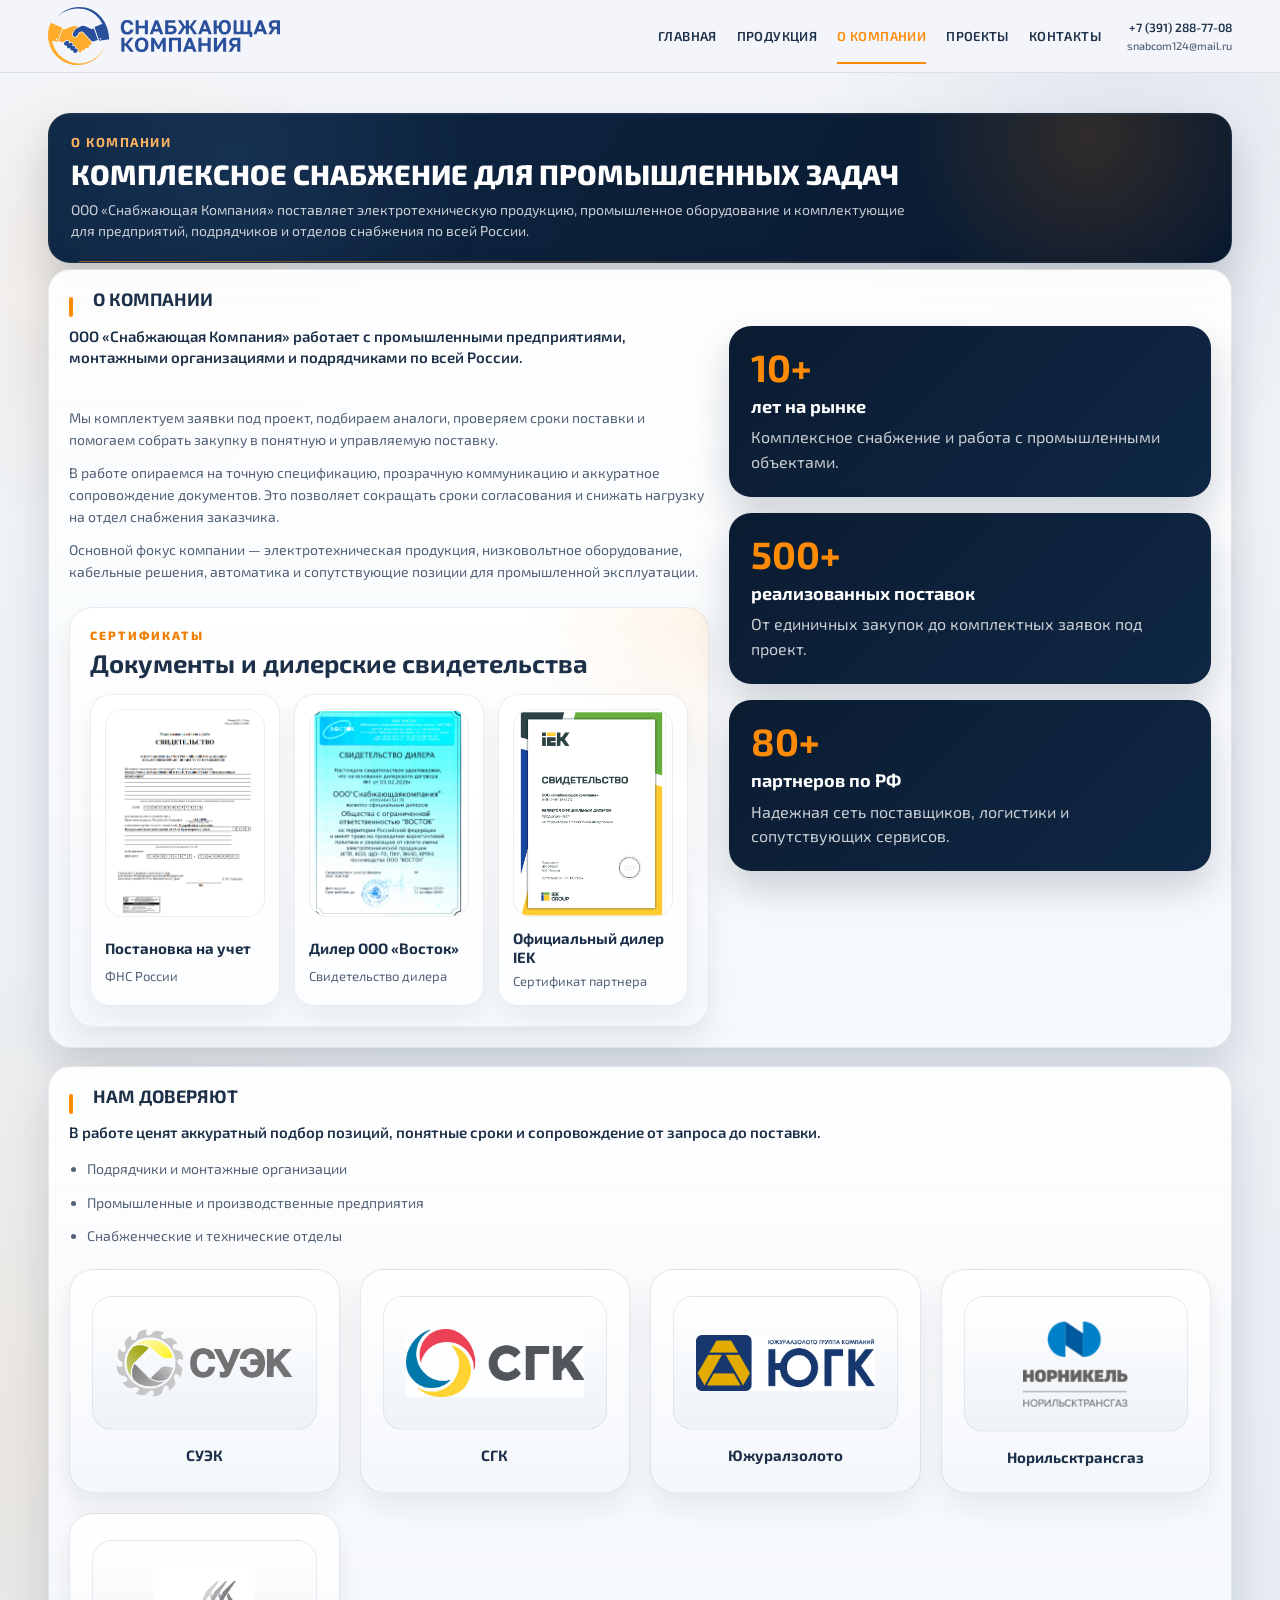
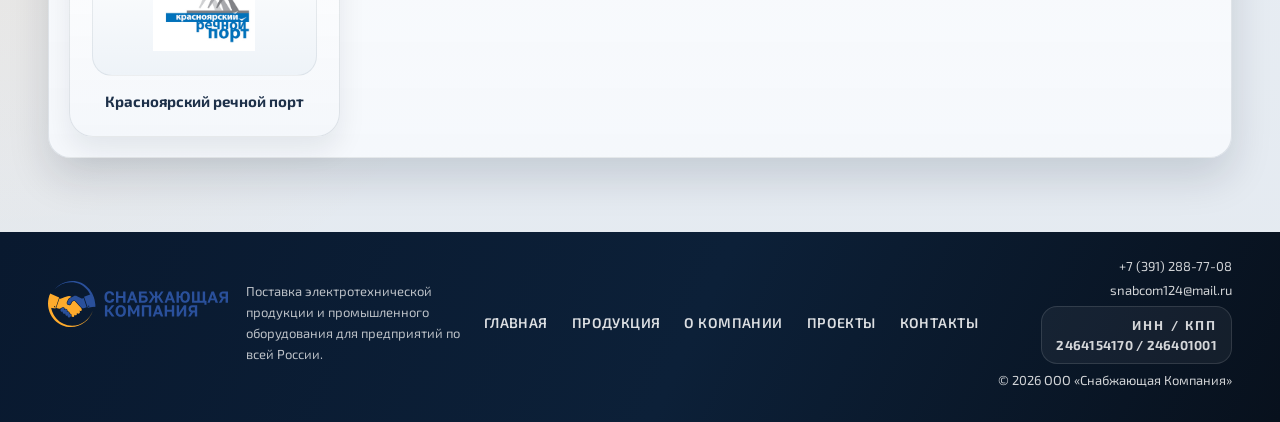
==== commit f562fcc9: "Дай бог ласт правки" ====
--- a/about.html
+++ b/about.html
@@ -40,8 +40,8 @@
             <a href="index.html">Главная</a>
             <a href="products.html">Продукция</a>
             <a class="active" href="about.html" aria-current="page">О компании</a>
+            <a href="projects.html">Проекты</a>
             <a href="contacts.html">Контакты</a>
-            <a href="projects.html">Проекты</a>
           </div>
           <div class="main-nav__contacts" aria-label="Контакты в меню">
             <a href="tel:+73912887708">+7 (391) 288-77-08</a>
@@ -80,7 +80,7 @@
               </div>
 
               <div class="about-grid">
-                <div>
+                <div class="about-copy">
                   <p class="section-lead">
                     ООО «Снабжающая Компания» работает с промышленными предприятиями,
                     монтажными организациями и подрядчиками по всей России.
@@ -101,6 +101,45 @@
                       промышленной эксплуатации.
                     </p>
                   </div>
+
+                  <div class="certificates-showcase" aria-labelledby="about-certificates-title">
+                    <div class="certificates-showcase__head">
+                      <p class="certificates-showcase__kicker">Сертификаты</p>
+                      <h3 id="about-certificates-title">Документы и дилерские свидетельства</h3>
+                    </div>
+
+                    <div class="certificates-grid">
+                      <article class="certificate-card" data-certificate-item tabindex="0" role="button" aria-label="Открыть сертификат: Постановка на учет">
+                        <figure class="certificate-card__figure">
+                          <img class="certificate-card__image" src="images/Снимок экрана 2026-03-15 212347.png" alt="Свидетельство о постановке на учет ООО «Снабжающая Компания»" loading="lazy">
+                        </figure>
+                        <div class="certificate-card__caption">
+                          <strong>Постановка на учет</strong>
+                          <span>ФНС России</span>
+                        </div>
+                      </article>
+
+                      <article class="certificate-card" data-certificate-item tabindex="0" role="button" aria-label="Открыть сертификат: Дилер ООО «Восток»">
+                        <figure class="certificate-card__figure">
+                          <img class="certificate-card__image" src="images/Снимок экрана 2026-03-15 212432.png" alt="Свидетельство дилера ООО «Восток»" loading="lazy">
+                        </figure>
+                        <div class="certificate-card__caption">
+                          <strong>Дилер ООО «Восток»</strong>
+                          <span>Свидетельство дилера</span>
+                        </div>
+                      </article>
+
+                      <article class="certificate-card" data-certificate-item tabindex="0" role="button" aria-label="Открыть сертификат: Официальный дилер IEK">
+                        <figure class="certificate-card__figure">
+                          <img class="certificate-card__image" src="images/Diler_IEK.jpg" alt="Свидетельство официального дилера IEK" loading="lazy">
+                        </figure>
+                        <div class="certificate-card__caption">
+                          <strong>Официальный дилер IEK</strong>
+                          <span>Сертификат партнера</span>
+                        </div>
+                      </article>
+                    </div>
+                  </div>
                 </div>
 
                 <div class="about-stats">
@@ -166,13 +205,13 @@
                   <div class="partner-logo__media">
                     <img class="partner-logo__image" src="images/NTG.png" alt="NTG" loading="lazy">
                   </div>
-                  <p class="partner-logo__caption">NTG</p>
+                  <p class="partner-logo__caption">Hорильсктрансгаз</p>
                 </article>
                 <article class="partner-logo">
                   <div class="partner-logo__media">
                     <img class="partner-logo__image" src="images/KRP.jpg" alt="KRP" loading="lazy">
                   </div>
-                  <p class="partner-logo__caption">KRP</p>
+                  <p class="partner-logo__caption">Красноярский речной порт</p>
                 </article>
               </div>
             </div>
@@ -195,8 +234,8 @@
           <a href="index.html">Главная</a>
           <a href="products.html">Продукция</a>
           <a href="about.html">О компании</a>
+          <a href="projects.html">Проекты</a>
           <a href="contacts.html">Контакты</a>
-          <a href="projects.html">Проекты</a>
         </nav>
 
         <div class="footer-meta">
--- a/styles.css
+++ b/styles.css
@@ -769,6 +769,7 @@
 .catalog-sidebar__panel {
   position: sticky;
   top: 108px;
+  overflow-anchor: none;
   padding: 0 26px 0 0;
   border-right: 1px solid rgba(255, 255, 255, 0.08);
   background: transparent;
@@ -3113,20 +3114,75 @@
 }
 
 .category-card__media {
+  position: relative;
   display: inline-flex;
   align-items: center;
   justify-content: center;
-  width: 64px;
-  height: 64px;
+  width: 58px;
+  height: 58px;
+  padding: 14px;
   margin-bottom: 20px;
-  border-radius: 18px;
-  background: rgba(255, 138, 6, 0.08);
-  color: var(--accent);
-}
-
-.category-card__media svg {
-  width: 36px;
-  height: 36px;
+  border-radius: 26px;
+  background:
+    linear-gradient(180deg, rgba(255, 255, 255, 0.08), rgba(255, 255, 255, 0.02)),
+    linear-gradient(145deg, rgba(7, 19, 34, 0.98), rgba(11, 31, 56, 0.92));
+  border: 1px solid rgba(255, 255, 255, 0.08);
+  box-shadow:
+    inset 0 1px 0 rgba(255, 255, 255, 0.06),
+    0 14px 30px rgba(8, 23, 42, 0.22);
+  overflow: hidden;
+  isolation: isolate;
+  transition: transform 0.24s ease, border-color 0.24s ease, box-shadow 0.24s ease;
+}
+
+.category-card__icon {
+  width: 100%;
+  height: 100%;
+  display: block;
+  position: relative;
+  z-index: 1;
+  background:
+    radial-gradient(circle at 76% 22%, rgba(255, 190, 92, 0.98) 0 18%, rgba(255, 150, 36, 0.94) 24%, rgba(255, 150, 36, 0.56) 38%, transparent 58%),
+    linear-gradient(140deg, #4d93f8 0%, #2b6ed1 48%, #173d7f 100%);
+  -webkit-mask: var(--icon-mask) center / contain no-repeat;
+  mask: var(--icon-mask) center / contain no-repeat;
+  filter:
+    drop-shadow(0 10px 16px rgba(8, 40, 94, 0.22))
+    drop-shadow(0 0 12px rgba(255, 153, 24, 0.2));
+  transition: transform 0.24s ease, filter 0.24s ease;
+}
+
+.category-card__media::before,
+.category-card__media::after {
+  content: "";
+  position: absolute;
+  inset: 10px;
+  border-radius: 22px;
+  pointer-events: none;
+  filter: blur(16px);
+}
+
+.category-card__media::before {
+  background: radial-gradient(circle at 28% 30%, rgba(255, 153, 24, 0.34), transparent 44%);
+}
+
+.category-card__media::after {
+  background: radial-gradient(circle at 72% 70%, rgba(36, 116, 232, 0.3), transparent 48%);
+}
+
+.category-card:hover .category-card__media {
+  transform: translateY(-2px);
+  border-color: rgba(255, 138, 6, 0.26);
+  box-shadow:
+    inset 0 1px 0 rgba(255, 255, 255, 0.08),
+    0 18px 34px rgba(8, 23, 42, 0.26);
+}
+
+.category-card:hover .category-card__icon {
+  transform: scale(1.04);
+  filter:
+    drop-shadow(0 12px 18px rgba(8, 40, 94, 0.24))
+    drop-shadow(0 0 15px rgba(255, 153, 24, 0.24));
 }
 
 .category-card__body {
@@ -3641,14 +3697,14 @@
   }
 
   .category-card__media {
-    width: 64px;
-    height: 64px;
+  
+    padding: 12px;
     margin-bottom: 20px;
   }
 
-  .category-card__media svg {
-    width: 36px;
-    height: 36px;
+  .category-card__icon {
+    width: 100%;
+    height: 100%;
   }
 
   .project-case__media {
@@ -3713,11 +3769,13 @@
 .catalog-accordion {
   display: grid;
   gap: 14px;
+  overflow-anchor: none;
 }
 
 .catalog-accordion__item {
   padding-bottom: 14px;
   border-bottom: 1px solid rgba(255, 255, 255, 0.08);
+  overflow-anchor: none;
 }
 
 .catalog-accordion__trigger {
@@ -3752,17 +3810,39 @@
 
 .catalog-accordion__panel {
   display: grid;
-  gap: 8px;
-  height: 0;
+  grid-template-rows: 0fr;
   overflow: hidden;
+  overflow-anchor: none;
   opacity: 0;
   padding: 0 0 0 12px;
-  transition: height 0.34s ease, opacity 0.22s ease, padding-top 0.34s ease;
+  transform: translateY(-8px);
+  transform-origin: top;
+  pointer-events: none;
+  transition: none;
+  will-change: grid-template-rows, opacity, transform, padding-top;
+}
+
+.catalog-accordion__panel-inner {
+  min-height: 0;
+  overflow: hidden;
+  display: grid;
+  gap: 8px;
+}
+
+[data-catalog-page].is-ready .catalog-accordion__panel {
+  transition:
+    grid-template-rows 0.56s cubic-bezier(0.32, 0.72, 0, 1),
+    opacity 0.36s ease,
+    transform 0.56s cubic-bezier(0.32, 0.72, 0, 1),
+    padding-top 0.56s cubic-bezier(0.32, 0.72, 0, 1);
 }
 
 .catalog-accordion__item.is-open .catalog-accordion__panel {
+  grid-template-rows: 1fr;
   opacity: 1;
   padding-top: 12px;
+  transform: translateY(0);
+  pointer-events: auto;
 }
 
 .catalog-accordion__link {
@@ -3777,7 +3857,17 @@
   line-height: 1.5;
   text-align: left;
   cursor: pointer;
-  transition: color 0.2s ease, transform 0.2s ease;
+  transform: translateY(-4px);
+  opacity: 0;
+  transition:
+    color 0.2s ease,
+    transform 0.42s cubic-bezier(0.22, 1, 0.36, 1),
+    opacity 0.3s ease;
+}
+
+.catalog-accordion__item.is-open .catalog-accordion__link {
+  transform: translateY(0);
+  opacity: 1;
 }
 
 .catalog-accordion__link:hover,
@@ -4309,15 +4399,11 @@
     padding: 18px 16px;
   }
 
-  .category-card__media {
-    width: 58px;
-    height: 58px;
-    margin-bottom: 16px;
-  }
-
-  .category-card__media svg {
-    width: 32px;
-    height: 32px;
+
+
+  .category-card__icon {
+    width: 100%;
+    height: 100%;
   }
 
   .category-card__title,
@@ -5629,3 +5715,891 @@
     font-size: 11px;
   }
 }
+
+:root {
+  --header-height: 72px;
+}
+
+.header-row {
+  min-height: var(--header-height);
+}
+
+.page-home .hero,
+.page-home .hero .container {
+  min-height: calc(100svh - var(--header-height));
+}
+
+.page-home .hero .container {
+  height: calc(100svh - var(--header-height));
+}
+
+.page-home .hero-content {
+  max-width: min(680px, 100%);
+  padding: 46px 0 34px;
+}
+
+.page-home .hero-kicker {
+  margin-bottom: 16px;
+  font-size: clamp(22px, 2.4vw, 34px);
+}
+
+.page-home .hero-title {
+  max-width: 660px;
+  font-size: clamp(30px, 4vw, 54px);
+  line-height: 0.96;
+  overflow-wrap: normal;
+  word-break: normal;
+  hyphens: none;
+  text-wrap: balance;
+}
+
+.page-home .hero-text {
+  max-width: 560px;
+  margin: 20px 0 24px;
+  font-size: clamp(16px, 1.18vw, 20px);
+  line-height: 1.58;
+  overflow-wrap: normal;
+  word-break: normal;
+  hyphens: none;
+  text-wrap: pretty;
+}
+
+@media (max-width: 1024px) {
+  .page-home .hero-content {
+    max-width: min(620px, 100%);
+    padding: 40px 0 30px;
+  }
+
+  .page-home .hero-kicker {
+    font-size: clamp(20px, 3.8vw, 30px);
+  }
+
+  .page-home .hero-title {
+    font-size: clamp(28px, 5.2vw, 44px);
+  }
+
+  .page-home .hero-text {
+    max-width: 520px;
+    font-size: clamp(15px, 1.9vw, 17px);
+  }
+}
+
+@media (max-width: 768px) {
+  .page-home .hero-title br {
+    display: none;
+  }
+
+  .page-home .hero-content {
+    padding: 34px 0 24px;
+  }
+
+  .page-home .hero-kicker {
+    margin-bottom: 12px;
+    font-size: clamp(18px, 5vw, 24px);
+  }
+
+  .page-home .hero-title {
+    font-size: clamp(25px, 7vw, 36px);
+    line-height: 0.98;
+  }
+
+  .page-home .hero-text {
+    margin: 16px 0 20px;
+    font-size: clamp(14px, 2.8vw, 16px);
+    line-height: 1.56;
+  }
+}
+
+@media (max-width: 560px) {
+  .page-home .hero-content {
+    max-width: 100%;
+    padding: 26px 0 18px;
+  }
+
+  .page-home .hero-kicker {
+    font-size: clamp(17px, 5.8vw, 21px);
+  }
+
+  .page-home .hero-title {
+    max-width: 100%;
+    font-size: clamp(22px, 7.8vw, 29px);
+    line-height: 1;
+  }
+
+  .page-home .hero-text {
+    max-width: 100%;
+    margin: 14px 0 18px;
+    font-size: clamp(13px, 3.6vw, 14.5px);
+    line-height: 1.52;
+  }
+}
+
+@media (max-width: 320px) {
+  .page-home .hero-kicker {
+    font-size: 15px;
+  }
+
+  .page-home .hero-title {
+    font-size: 19px;
+    line-height: 1.04;
+  }
+
+  .page-home .hero-text {
+    font-size: 12px;
+    line-height: 1.48;
+  }
+}
+
+.about-copy {
+  display: grid;
+  gap: 24px;
+  align-content: start;
+}
+
+.certificates-showcase {
+  display: grid;
+  gap: 16px;
+  padding: 20px;
+  border-radius: 24px;
+  border: 1px solid rgba(16, 39, 66, 0.08);
+  background:
+    radial-gradient(circle at 100% 0%, rgba(255, 138, 6, 0.09), transparent 24%),
+    linear-gradient(180deg, rgba(255, 255, 255, 0.92), rgba(245, 248, 252, 0.98));
+  box-shadow: 0 14px 30px rgba(8, 23, 42, 0.08);
+}
+
+.certificates-showcase__head {
+  display: grid;
+  gap: 6px;
+}
+
+.certificates-showcase__kicker {
+  margin: 0;
+  color: var(--accent-dark);
+  font-size: 12px;
+  font-weight: 800;
+  letter-spacing: 0.18em;
+  text-transform: uppercase;
+}
+
+.certificates-showcase__head h3 {
+  margin: 0;
+  color: var(--nav);
+  font-size: clamp(20px, 2vw, 26px);
+  line-height: 1.18;
+}
+
+.certificates-grid {
+  display: grid;
+  grid-template-columns: repeat(3, minmax(0, 1fr));
+  gap: 14px;
+}
+
+.certificate-card {
+  min-height: 100%;
+}
+
+.certificate-card__preview {
+  display: grid;
+  align-content: space-between;
+  gap: 14px;
+  min-height: 214px;
+  padding: 18px;
+  border-radius: 20px;
+  border: 1px solid rgba(16, 39, 66, 0.08);
+  box-shadow: inset 0 1px 0 rgba(255, 255, 255, 0.4);
+}
+
+.certificate-card__badge {
+  display: inline-flex;
+  width: fit-content;
+  padding: 6px 10px;
+  border-radius: 999px;
+  font-size: 11px;
+  font-weight: 800;
+  letter-spacing: 0.14em;
+  text-transform: uppercase;
+}
+
+.certificate-card__preview strong {
+  color: var(--nav);
+  font-size: 18px;
+  line-height: 1.28;
+}
+
+.certificate-card__preview p {
+  margin: 0;
+  color: var(--nav-muted);
+  line-height: 1.55;
+}
+
+.certificate-card__meta {
+  display: flex;
+  flex-wrap: wrap;
+  gap: 8px;
+}
+
+.certificate-card__meta span {
+  display: inline-flex;
+  align-items: center;
+  min-height: 30px;
+  padding: 0 10px;
+  border-radius: 999px;
+  background: rgba(255, 255, 255, 0.88);
+  color: var(--nav);
+  font-size: 11px;
+  font-weight: 700;
+  letter-spacing: 0.04em;
+}
+
+.certificate-card--tax .certificate-card__preview {
+  background:
+    repeating-linear-gradient(180deg, rgba(26, 34, 43, 0.08) 0 1px, transparent 1px 34px),
+    linear-gradient(180deg, rgba(255, 255, 255, 0.96), rgba(245, 247, 250, 0.98));
+}
+
+.certificate-card--tax .certificate-card__badge {
+  background: rgba(16, 39, 66, 0.08);
+  color: var(--nav);
+}
+
+.certificate-card--vostok .certificate-card__preview {
+  background:
+    radial-gradient(circle at 18% 14%, rgba(255, 255, 255, 0.46), transparent 24%),
+    linear-gradient(180deg, rgba(72, 221, 240, 0.86), rgba(227, 252, 255, 0.96));
+}
+
+.certificate-card--vostok .certificate-card__badge {
+  background: rgba(1, 91, 116, 0.12);
+  color: #00566d;
+}
+
+.certificate-card--iek .certificate-card__preview {
+  background:
+    linear-gradient(135deg, rgba(40, 61, 67, 0.16) 0 14%, transparent 14% 100%),
+    linear-gradient(225deg, rgba(98, 185, 63, 0.18) 0 14%, transparent 14% 100%),
+    linear-gradient(45deg, rgba(237, 194, 58, 0.24) 0 14%, transparent 14% 100%),
+    linear-gradient(315deg, rgba(36, 80, 194, 0.16) 0 14%, transparent 14% 100%),
+    linear-gradient(180deg, rgba(255, 255, 255, 0.98), rgba(246, 248, 250, 0.98));
+}
+
+.certificate-card--iek .certificate-card__badge {
+  background: rgba(48, 76, 84, 0.12);
+  color: #2f4c54;
+}
+
+.contacts-top {
+  grid-template-columns: repeat(2, minmax(0, 1fr));
+}
+
+.contacts-meta,
+.contacts-hours,
+.contacts-form {
+  min-height: 100%;
+  padding: 18px 20px;
+  border-radius: 18px;
+  background: rgba(255, 255, 255, 0.76);
+  border: 1px solid rgba(16, 39, 66, 0.08);
+}
+
+.contacts-hours {
+  position: relative;
+  gap: 12px;
+  padding: 18px 20px 18px 24px;
+  border-left: 0;
+}
+
+.contacts-hours::before {
+  content: "";
+  position: absolute;
+  left: 0;
+  top: 18px;
+  bottom: 18px;
+  width: 4px;
+  border-radius: 999px;
+  background: linear-gradient(180deg, #ff8a06 0%, rgba(255, 138, 6, 0.18) 100%);
+}
+
+.contacts-form {
+  align-content: start;
+}
+
+.contacts-form-field input {
+  min-height: 52px;
+}
+
+.contacts-form-field textarea {
+  min-height: 142px;
+}
+
+.company-details {
+  grid-auto-rows: 1fr;
+  align-items: stretch;
+}
+
+.company-details__item {
+  height: 100%;
+  min-height: 118px;
+  align-content: start;
+}
+
+.company-details__item--wide {
+  min-height: 118px;
+}
+
+.projects-grid--single {
+  grid-template-columns: minmax(0, 1fr);
+}
+
+.project-case--featured {
+  grid-template-columns: minmax(320px, 0.82fr) minmax(0, 1.18fr);
+  gap: 22px;
+  padding: 26px;
+  align-items: stretch;
+}
+
+.project-case--featured .project-case__media-card,
+.project-case--featured .project-case__content-card {
+  height: 100%;
+}
+
+.project-case__image-wrap {
+  display: grid;
+  place-items: center;
+  min-height: 320px;
+  padding: 24px;
+  border-radius: 22px;
+  border: 1px solid rgba(16, 39, 66, 0.08);
+  background:
+    radial-gradient(circle at 18% 16%, rgba(255, 255, 255, 0.82), transparent 22%),
+    linear-gradient(135deg, #eef2f6 0%, #dfe6ee 44%, #edf1f5 100%);
+  overflow: hidden;
+}
+
+.project-case__image {
+  width: min(100%, 360px);
+  height: auto;
+  filter: drop-shadow(0 18px 34px rgba(8, 23, 42, 0.16));
+}
+
+.project-case__client {
+  display: flex;
+  align-items: center;
+  gap: 14px;
+  padding: 14px 16px;
+  border-radius: 18px;
+  background: linear-gradient(135deg, rgba(8, 23, 42, 0.04), rgba(255, 138, 6, 0.08));
+  border: 1px solid rgba(16, 39, 66, 0.08);
+}
+
+.project-case__client-logo {
+  width: 72px;
+  height: 72px;
+  flex-shrink: 0;
+  object-fit: contain;
+  padding: 8px;
+  border-radius: 16px;
+  background: rgba(255, 255, 255, 0.92);
+  border: 1px solid rgba(16, 39, 66, 0.08);
+}
+
+.project-case__client-copy {
+  display: grid;
+  gap: 4px;
+}
+
+.project-case__client-label {
+  color: var(--nav-muted);
+  font-size: 12px;
+  font-weight: 700;
+  letter-spacing: 0.12em;
+  text-transform: uppercase;
+}
+
+.project-case__client-copy strong {
+  color: var(--nav);
+  font-size: 18px;
+  line-height: 1.3;
+}
+
+.project-case__highlights {
+  display: grid;
+  grid-template-columns: repeat(3, minmax(0, 1fr));
+  gap: 12px;
+}
+
+.project-case__highlight {
+  display: grid;
+  gap: 8px;
+  padding: 16px;
+  border-radius: 18px;
+  background: rgba(16, 39, 66, 0.04);
+  border: 1px solid rgba(16, 39, 66, 0.08);
+}
+
+.project-case__highlight span {
+  color: var(--nav-muted);
+  font-size: 12px;
+  font-weight: 700;
+  letter-spacing: 0.12em;
+  text-transform: uppercase;
+}
+
+.project-case__highlight strong {
+  color: var(--nav);
+  font-size: 16px;
+  line-height: 1.3;
+}
+
+.project-case__highlight p {
+  margin: 0;
+  color: var(--nav-muted);
+  font-size: 14px;
+  line-height: 1.55;
+}
+
+.page-contacts .contacts-shell {
+  grid-template-columns: minmax(320px, 0.78fr) minmax(0, 1.22fr);
+}
+
+.page-contacts .contacts-panel {
+  grid-template-columns: minmax(0, 1fr) 300px;
+  gap: 16px 18px;
+}
+
+.page-contacts .contacts-top {
+  grid-template-columns: minmax(0, 1.08fr) minmax(0, 0.92fr);
+}
+
+.page-contacts .contacts-form {
+  height: 100%;
+}
+
+.page-contacts .company-details__item {
+  min-height: 118px;
+}
+
+.page-contacts .company-details__item--wide {
+  min-height: 118px;
+}
+
+@media (max-width: 1180px) {
+  .certificates-grid,
+  .project-case__highlights {
+    grid-template-columns: repeat(2, minmax(0, 1fr));
+  }
+}
+
+@media (max-width: 1024px) {
+  .project-case--featured {
+    grid-template-columns: 1fr;
+  }
+
+  .page-contacts .contacts-panel {
+    grid-template-columns: 1fr;
+  }
+
+  .page-contacts .contacts-form {
+    height: auto;
+  }
+}
+
+@media (max-width: 820px) {
+  .certificates-grid,
+  .project-case__highlights,
+  .contacts-top,
+  .page-contacts .contacts-top {
+    grid-template-columns: 1fr;
+  }
+
+  .company-details__item,
+  .company-details__item--wide,
+  .page-contacts .company-details__item,
+  .page-contacts .company-details__item--wide {
+    min-height: auto;
+  }
+}
+
+@media (max-width: 560px) {
+  :root {
+    --header-height: 64px;
+  }
+
+  .certificates-showcase,
+  .contacts-meta,
+  .contacts-hours,
+  .contacts-form {
+    padding: 16px;
+  }
+
+  .certificate-card__preview {
+    min-height: 188px;
+    padding: 14px;
+  }
+
+  .project-case--featured {
+    padding: 14px;
+  }
+
+  .project-case__image-wrap {
+    min-height: 240px;
+    padding: 18px;
+  }
+
+  .project-case__client {
+    flex-direction: column;
+    align-items: flex-start;
+  }
+
+  .contacts-hours {
+    padding-left: 20px;
+  }
+
+  .contacts-hours::before {
+    top: 16px;
+    bottom: 16px;
+  }
+}
+
+.certificate-card {
+  display: grid;
+  gap: 12px;
+  padding: 14px;
+  border-radius: 20px;
+  background: rgba(255, 255, 255, 0.78);
+  border: 1px solid rgba(16, 39, 66, 0.08);
+  box-shadow: 0 10px 24px rgba(8, 23, 42, 0.06);
+  cursor: zoom-in;
+  transition: transform 0.22s ease, box-shadow 0.22s ease, border-color 0.22s ease;
+}
+
+.certificate-card:hover,
+.certificate-card:focus-visible {
+  transform: translateY(-3px);
+  border-color: rgba(255, 138, 6, 0.34);
+  box-shadow: 0 16px 32px rgba(8, 23, 42, 0.1);
+  outline: none;
+}
+
+.certificate-card__figure {
+  margin: 0;
+  aspect-ratio: 4 / 5.2;
+  border-radius: 18px;
+  overflow: hidden;
+  background: #fff;
+  border: 1px solid rgba(16, 39, 66, 0.08);
+}
+
+.certificate-card__image {
+  width: 100%;
+  height: 100%;
+  object-fit: contain;
+  background: #fff;
+}
+
+.certificate-card__caption {
+  display: grid;
+  gap: 4px;
+}
+
+.certificate-card__caption strong {
+  color: var(--nav);
+  font-size: 15px;
+  line-height: 1.3;
+}
+
+.certificate-card__caption span {
+  color: var(--nav-muted);
+  font-size: 13px;
+  line-height: 1.45;
+}
+
+body.gallery-open {
+  overflow: hidden;
+}
+
+.certificate-lightbox[hidden] {
+  display: none !important;
+}
+
+.certificate-lightbox {
+  position: fixed;
+  inset: 0;
+  z-index: 120;
+  display: grid;
+  place-items: center;
+  padding: 24px;
+  background: rgba(7, 15, 27, 0.78);
+  backdrop-filter: blur(10px);
+}
+
+.certificate-lightbox__dialog {
+  position: relative;
+  display: grid;
+  grid-template-columns: auto minmax(0, 1fr) auto;
+  align-items: center;
+  gap: 18px;
+  width: min(100%, 1180px);
+  min-height: min(calc(100svh - 48px), 960px);
+  padding: 28px 72px 54px;
+  border-radius: 28px;
+}
+
+.certificate-lightbox__stage {
+  display: grid;
+  place-items: center;
+  width: 100%;
+  height: 100%;
+  min-height: 0;
+  border-radius: 24px;
+}
+
+.certificate-lightbox__figure {
+  margin: 0;
+  display: grid;
+  gap: 14px;
+  justify-items: center;
+  max-width: 100%;
+}
+
+.certificate-lightbox__image {
+  display: block;
+  width: auto;
+  max-width: min(100%, 920px);
+  max-height: min(78svh, 920px);
+  border-radius: 20px;
+  background: #fff;
+  box-shadow: 0 24px 60px rgba(0, 0, 0, 0.3);
+}
+
+.certificate-lightbox__caption {
+  display: grid;
+  gap: 4px;
+  justify-items: center;
+  text-align: center;
+}
+
+.certificate-lightbox__title {
+  color: var(--white);
+  font-size: 20px;
+  line-height: 1.3;
+}
+
+.certificate-lightbox__subtitle {
+  color: rgba(255, 255, 255, 0.78);
+  font-size: 14px;
+  line-height: 1.45;
+}
+
+.certificate-lightbox__close,
+.certificate-lightbox__nav {
+  display: inline-flex;
+  align-items: center;
+  justify-content: center;
+  width: 52px;
+  height: 52px;
+  padding: 0;
+  border: 1px solid rgba(255, 255, 255, 0.18);
+  border-radius: 999px;
+  background: rgba(15, 27, 43, 0.72);
+  color: var(--white);
+  box-shadow: 0 14px 28px rgba(0, 0, 0, 0.18);
+  transition: transform 0.2s ease, background 0.2s ease, border-color 0.2s ease;
+  cursor: pointer;
+}
+
+.certificate-lightbox__close {
+  position: absolute;
+  top: 18px;
+  right: 18px;
+}
+
+.certificate-lightbox__close:hover,
+.certificate-lightbox__close:focus-visible,
+.certificate-lightbox__nav:hover,
+.certificate-lightbox__nav:focus-visible {
+  background: rgba(255, 138, 6, 0.88);
+  border-color: rgba(255, 138, 6, 0.88);
+  transform: translateY(-2px);
+  outline: none;
+}
+
+.certificate-lightbox__close svg,
+.certificate-lightbox__nav svg {
+  width: 22px;
+  height: 22px;
+  display: block;
+}
+
+.certificate-lightbox__nav:disabled {
+  opacity: 0.45;
+  cursor: default;
+  transform: none;
+}
+
+.certificate-lightbox__nav--prev {
+  justify-self: start;
+}
+
+.certificate-lightbox__nav--next {
+  justify-self: end;
+}
+
+.certificate-lightbox__counter {
+  position: absolute;
+  left: 50%;
+  bottom: 14px;
+  transform: translateX(-50%);
+  min-width: 72px;
+  padding: 8px 14px;
+  border-radius: 999px;
+  background: rgba(15, 27, 43, 0.82);
+  color: rgba(255, 255, 255, 0.88);
+  font-size: 13px;
+  font-weight: 700;
+  text-align: center;
+}
+
+.company-details {
+  grid-template-columns: repeat(2, minmax(0, 1fr));
+  gap: 14px;
+}
+
+.company-details__item,
+.company-details__item--wide,
+.page-contacts .company-details__item,
+.page-contacts .company-details__item--wide {
+  width: 100%;
+  min-height: 134px;
+  grid-column: auto;
+}
+
+.projects-grid--cards {
+  grid-template-columns: repeat(auto-fit, minmax(320px, 1fr));
+  justify-content: stretch;
+}
+
+.project-case--compact {
+  gap: 16px;
+  padding: 18px;
+}
+
+.project-case--compact .project-case__media-card,
+.project-case--compact .project-case__content-card {
+  align-content: start;
+}
+
+.project-case__media-figure {
+  margin: 0;
+  aspect-ratio: 4 / 3;
+  border-radius: 18px;
+  overflow: hidden;
+  border: 1px solid rgba(16, 39, 66, 0.08);
+  background:
+    radial-gradient(circle at 20% 20%, rgba(255, 255, 255, 0.68), transparent 28%),
+    linear-gradient(135deg, #eef2f6 0%, #e2e8f0 100%);
+}
+
+.project-case__media-photo {
+  width: 100%;
+  height: 100%;
+  object-fit: cover;
+}
+
+.project-case__client--inline {
+  padding: 12px 14px;
+}
+
+.project-case--compact .project-case__title {
+  font-size: 22px;
+}
+
+.project-case--compact .project-case__text {
+  font-size: 15px;
+}
+
+@media (max-width: 820px) {
+  .company-details,
+  .page-contacts .company-details,
+  .projects-grid--cards {
+    grid-template-columns: 1fr;
+  }
+
+  .company-details__item,
+  .company-details__item--wide,
+  .page-contacts .company-details__item,
+  .page-contacts .company-details__item--wide {
+    min-height: auto;
+  }
+}
+
+@media (max-width: 560px) {
+  .certificate-card {
+    padding: 12px;
+  }
+
+  .certificate-card__caption strong {
+    font-size: 14px;
+  }
+
+  .project-case--compact {
+    padding: 14px;
+  }
+
+  .project-case--compact .project-case__title {
+    font-size: 18px;
+  }
+
+  .project-case--compact .project-case__text {
+    font-size: 13px;
+  }
+
+  .certificate-lightbox {
+    padding: 16px;
+  }
+
+  .certificate-lightbox__dialog {
+    grid-template-columns: 1fr;
+    gap: 12px;
+    min-height: calc(100svh - 32px);
+    padding: 56px 12px 18px;
+  }
+
+  .certificate-lightbox__image {
+    max-width: 100%;
+    max-height: 72vh;
+  }
+
+  .certificate-lightbox__close {
+    top: 8px;
+    right: 8px;
+  }
+
+  .certificate-lightbox__close,
+  .certificate-lightbox__nav {
+    width: 44px;
+    height: 44px;
+  }
+
+  .certificate-lightbox__nav {
+    position: absolute;
+    top: 50%;
+    transform: translateY(-50%);
+    z-index: 2;
+  }
+
+  .certificate-lightbox__nav--prev {
+    left: 4px;
+  }
+
+  .certificate-lightbox__nav--next {
+    right: 4px;
+  }
+
+  .certificate-lightbox__counter {
+    position: static;
+    transform: none;
+    justify-self: center;
+    margin-top: 4px;
+  }
+}
